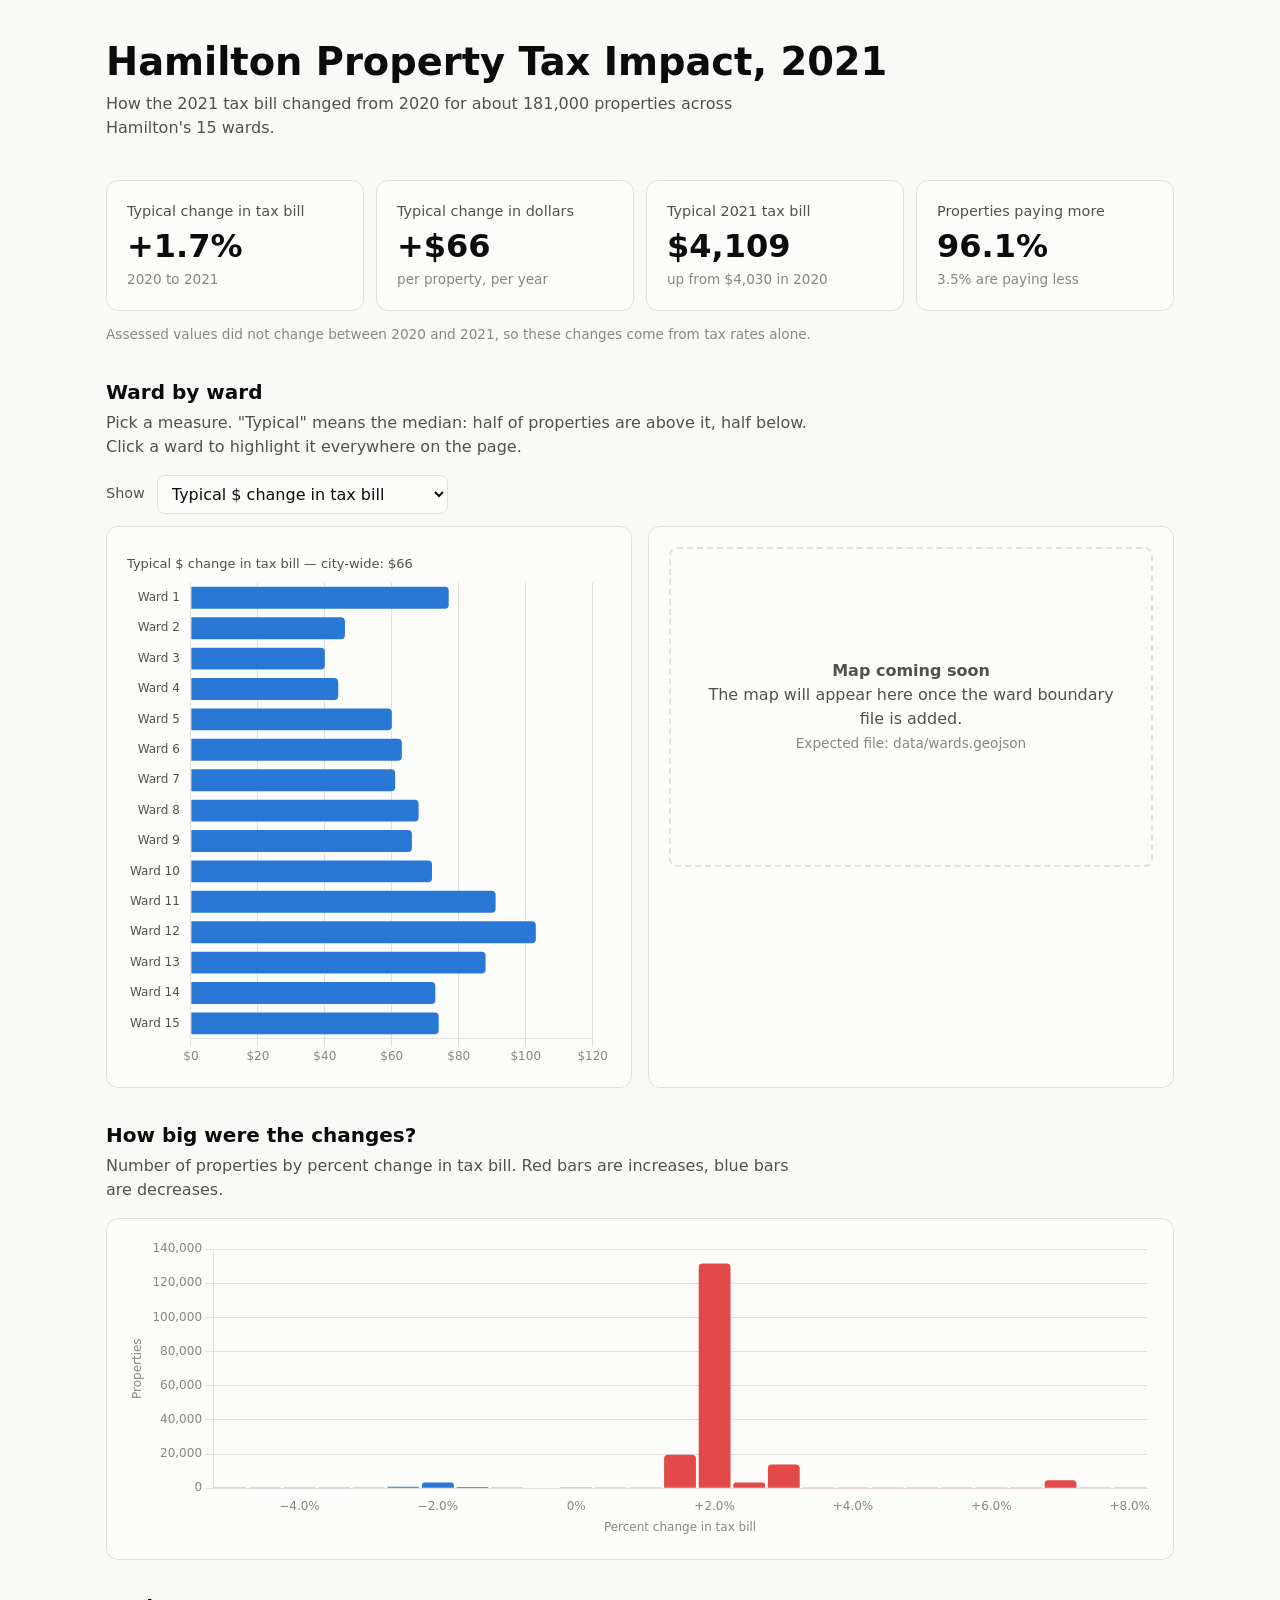
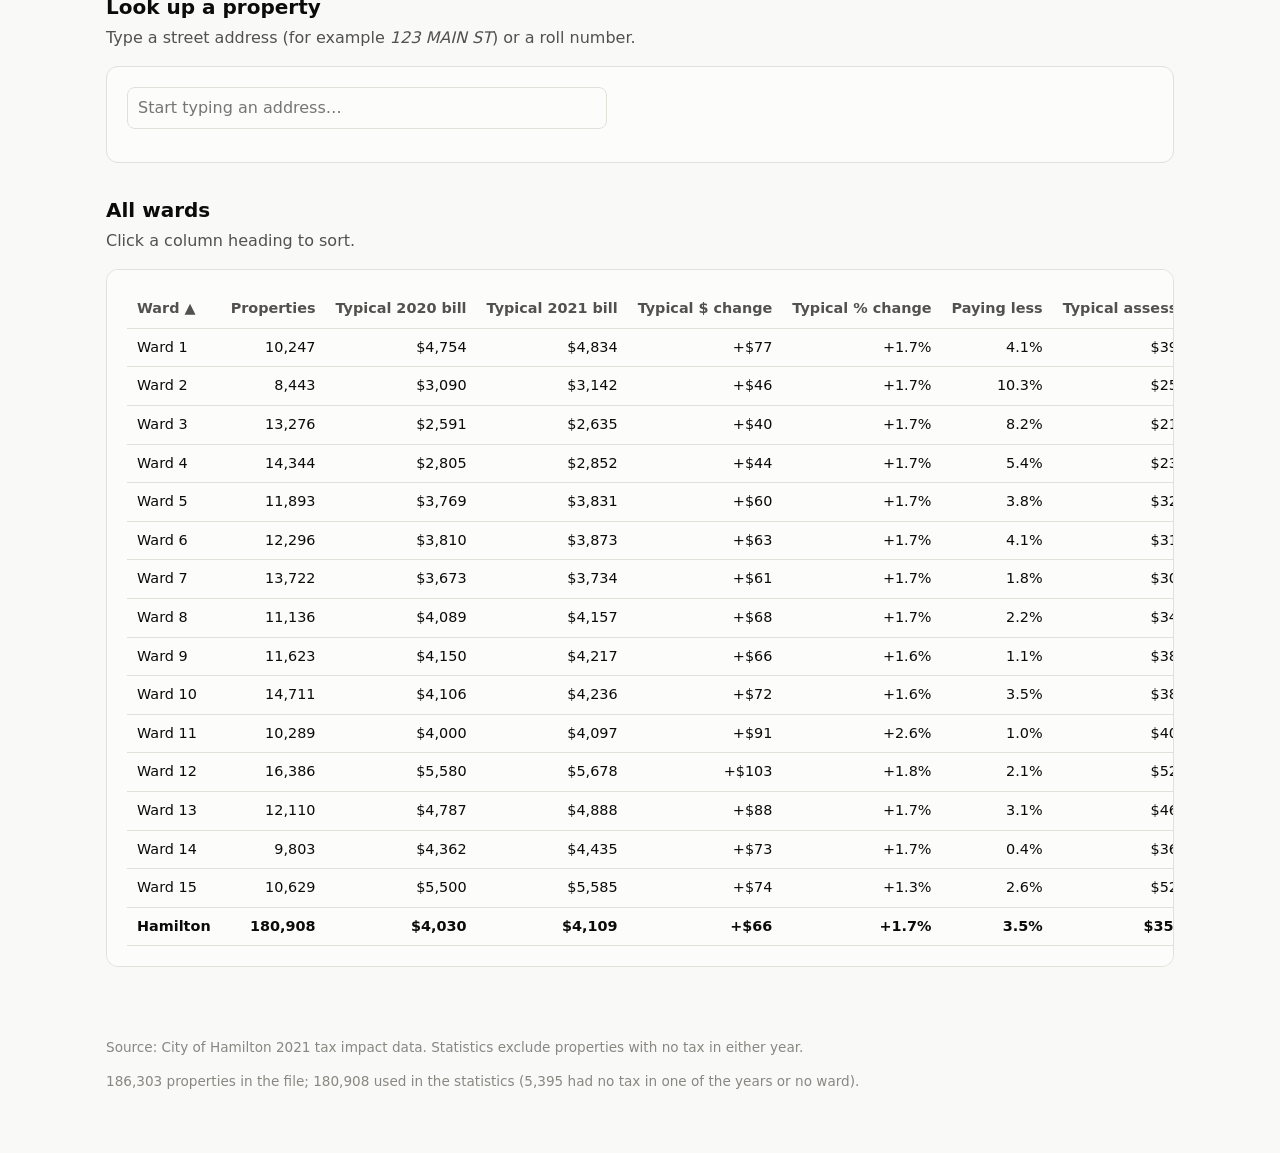
==== index.html @ 960b53da "Add tax impact website for Hamilton 2021 data Static one-page site: headline stats, ward bar chart w" ====
<!doctype html>
<html lang="en">
<head>
  <meta charset="utf-8">
  <meta name="viewport" content="width=device-width, initial-scale=1">
  <title>Hamilton Tax Impact</title>
  <meta name="description" content="How 2021 property tax bills changed across Hamilton's wards.">
  <link rel="stylesheet" href="vendor/leaflet/leaflet.css">
  <link rel="stylesheet" href="css/style.css">
</head>
<body>
  <div class="wrap">
    <header>
      <h1 id="title">Property Tax Impact</h1>
      <p id="subtitle"></p>
    </header>

    <!-- Headline numbers -->
    <section aria-labelledby="h-overview">
      <h2 id="h-overview" class="visually-hidden">Overview</h2>
      <div class="stats" id="stats"></div>
      <p class="note" id="assessment-note"></p>
    </section>

    <!-- Ward comparison: chart + map share the same measure -->
    <section aria-labelledby="h-wards">
      <h2 id="h-wards">Ward by ward</h2>
      <p class="lede">Pick a measure. "Typical" means the median: half of properties are above it, half below. Click a ward to highlight it everywhere on the page.</p>
      <div class="controls">
        <label for="metric">Show</label>
        <select id="metric"></select>
      </div>
      <div class="two-col">
        <div class="card">
          <div class="chart-box tall"><canvas id="ward-chart" aria-label="Bar chart of the selected measure by ward" role="img"></canvas></div>
        </div>
        <div class="card">
          <div id="map-slot"></div>
        </div>
      </div>
    </section>

    <!-- Distribution -->
    <section aria-labelledby="h-dist">
      <h2 id="h-dist">How big were the changes?</h2>
      <p class="lede" id="dist-lede">Number of properties by percent change in tax bill. Red bars are increases, blue bars are decreases.</p>
      <div class="card">
        <div class="chart-box short"><canvas id="dist-chart" aria-label="Histogram of percent change in tax bills" role="img"></canvas></div>
      </div>
    </section>

    <!-- Lookup -->
    <section aria-labelledby="h-lookup">
      <h2 id="h-lookup">Look up a property</h2>
      <p class="lede">Type a street address (for example <em>123 MAIN ST</em>) or a roll number.</p>
      <div class="card">
        <input type="search" id="search" placeholder="Start typing an address…" autocomplete="off" aria-describedby="search-status">
        <p class="note" id="search-status"></p>
        <div class="detail" id="detail" hidden></div>
        <div class="results" id="results" role="listbox"></div>
      </div>
    </section>

    <!-- Table -->
    <section aria-labelledby="h-table">
      <h2 id="h-table">All wards</h2>
      <p class="lede">Click a column heading to sort.</p>
      <div class="card table-scroll">
        <table id="ward-table"></table>
      </div>
    </section>

    <footer>
      <p id="source"></p>
      <p id="data-notes"></p>
    </footer>
  </div>

  <script src="vendor/chartjs/chart.umd.js"></script>
  <script src="vendor/leaflet/leaflet.js"></script>
  <script src="js/config.js"></script>
  <script src="js/app.js"></script>
</body>
</html>
---- vendor/leaflet/leaflet.css ----
/* required styles */

.leaflet-pane,
.leaflet-tile,
.leaflet-marker-icon,
.leaflet-marker-shadow,
.leaflet-tile-container,
.leaflet-pane > svg,
.leaflet-pane > canvas,
.leaflet-zoom-box,
.leaflet-image-layer,
.leaflet-layer {
	position: absolute;
	left: 0;
	top: 0;
	}
.leaflet-container {
	overflow: hidden;
	}
.leaflet-tile,
.leaflet-marker-icon,
.leaflet-marker-shadow {
	-webkit-user-select: none;
	   -moz-user-select: none;
	        user-select: none;
	  -webkit-user-drag: none;
	}
/* Prevents IE11 from highlighting tiles in blue */
.leaflet-tile::selection {
	background: transparent;
}
/* Safari renders non-retina tile on retina better with this, but Chrome is worse */
.leaflet-safari .leaflet-tile {
	image-rendering: -webkit-optimize-contrast;
	}
/* hack that prevents hw layers "stretching" when loading new tiles */
.leaflet-safari .leaflet-tile-container {
	width: 1600px;
	height: 1600px;
	-webkit-transform-origin: 0 0;
	}
.leaflet-marker-icon,
.leaflet-marker-shadow {
	display: block;
	}
/* .leaflet-container svg: reset svg max-width decleration shipped in Joomla! (joomla.org) 3.x */
/* .leaflet-container img: map is broken in FF if you have max-width: 100% on tiles */
.leaflet-container .leaflet-overlay-pane svg {
	max-width: none !important;
	max-height: none !important;
	}
.leaflet-container .leaflet-marker-pane img,
.leaflet-container .leaflet-shadow-pane img,
.leaflet-container .leaflet-tile-pane img,
.leaflet-container img.leaflet-image-layer,
.leaflet-container .leaflet-tile {
	max-width: none !important;
	max-height: none !important;
	width: auto;
	padding: 0;
	}

.leaflet-container img.leaflet-tile {
	/* See: https://bugs.chromium.org/p/chromium/issues/detail?id=600120 */
	mix-blend-mode: plus-lighter;
}

.leaflet-container.leaflet-touch-zoom {
	-ms-touch-action: pan-x pan-y;
	touch-action: pan-x pan-y;
	}
.leaflet-container.leaflet-touch-drag {
	-ms-touch-action: pinch-zoom;
	/* Fallback for FF which doesn't support pinch-zoom */
	touch-action: none;
	touch-action: pinch-zoom;
}
.leaflet-container.leaflet-touch-drag.leaflet-touch-zoom {
	-ms-touch-action: none;
	touch-action: none;
}
.leaflet-container {
	-webkit-tap-highlight-color: transparent;
}
.leaflet-container a {
	-webkit-tap-highlight-color: rgba(51, 181, 229, 0.4);
}
.leaflet-tile {
	filter: inherit;
	visibility: hidden;
	}
.leaflet-tile-loaded {
	visibility: inherit;
	}
.leaflet-zoom-box {
	width: 0;
	height: 0;
	-moz-box-sizing: border-box;
	     box-sizing: border-box;
	z-index: 800;
	}
/* workaround for https://bugzilla.mozilla.org/show_bug.cgi?id=888319 */
.leaflet-overlay-pane svg {
	-moz-user-select: none;
	}

.leaflet-pane         { z-index: 400; }

.leaflet-tile-pane    { z-index: 200; }
.leaflet-overlay-pane { z-index: 400; }
.leaflet-shadow-pane  { z-index: 500; }
.leaflet-marker-pane  { z-index: 600; }
.leaflet-tooltip-pane   { z-index: 650; }
.leaflet-popup-pane   { z-index: 700; }

.leaflet-map-pane canvas { z-index: 100; }
.leaflet-map-pane svg    { z-index: 200; }

.leaflet-vml-shape {
	width: 1px;
	height: 1px;
	}
.lvml {
	behavior: url(#default#VML);
	display: inline-block;
	position: absolute;
	}


/* control positioning */

.leaflet-control {
	position: relative;
	z-index: 800;
	pointer-events: visiblePainted; /* IE 9-10 doesn't have auto */
	pointer-events: auto;
	}
.leaflet-top,
.leaflet-bottom {
	position: absolute;
	z-index: 1000;
	pointer-events: none;
	}
.leaflet-top {
	top: 0;
	}
.leaflet-right {
	right: 0;
	}
.leaflet-bottom {
	bottom: 0;
	}
.leaflet-left {
	left: 0;
	}
.leaflet-control {
	float: left;
	clear: both;
	}
.leaflet-right .leaflet-control {
	float: right;
	}
.leaflet-top .leaflet-control {
	margin-top: 10px;
	}
.leaflet-bottom .leaflet-control {
	margin-bottom: 10px;
	}
.leaflet-left .leaflet-control {
	margin-left: 10px;
	}
.leaflet-right .leaflet-control {
	margin-right: 10px;
	}


/* zoom and fade animations */

.leaflet-fade-anim .leaflet-popup {
	opacity: 0;
	-webkit-transition: opacity 0.2s linear;
	   -moz-transition: opacity 0.2s linear;
	        transition: opacity 0.2s linear;
	}
.leaflet-fade-anim .leaflet-map-pane .leaflet-popup {
	opacity: 1;
	}
.leaflet-zoom-animated {
	-webkit-transform-origin: 0 0;
	    -ms-transform-origin: 0 0;
	        transform-origin: 0 0;
	}
svg.leaflet-zoom-animated {
	will-change: transform;
}

.leaflet-zoom-anim .leaflet-zoom-animated {
	-webkit-transition: -webkit-transform 0.25s cubic-bezier(0,0,0.25,1);
	   -moz-transition:    -moz-transform 0.25s cubic-bezier(0,0,0.25,1);
	        transition:         transform 0.25s cubic-bezier(0,0,0.25,1);
	}
.leaflet-zoom-anim .leaflet-tile,
.leaflet-pan-anim .leaflet-tile {
	-webkit-transition: none;
	   -moz-transition: none;
	        transition: none;
	}

.leaflet-zoom-anim .leaflet-zoom-hide {
	visibility: hidden;
	}


/* cursors */

.leaflet-interactive {
	cursor: pointer;
	}
.leaflet-grab {
	cursor: -webkit-grab;
	cursor:    -moz-grab;
	cursor:         grab;
	}
.leaflet-crosshair,
.leaflet-crosshair .leaflet-interactive {
	cursor: crosshair;
	}
.leaflet-popup-pane,
.leaflet-control {
	cursor: auto;
	}
.leaflet-dragging .leaflet-grab,
.leaflet-dragging .leaflet-grab .leaflet-interactive,
.leaflet-dragging .leaflet-marker-draggable {
	cursor: move;
	cursor: -webkit-grabbing;
	cursor:    -moz-grabbing;
	cursor:         grabbing;
	}

/* marker & overlays interactivity */
.leaflet-marker-icon,
.leaflet-marker-shadow,
.leaflet-image-layer,
.leaflet-pane > svg path,
.leaflet-tile-container {
	pointer-events: none;
	}

.leaflet-marker-icon.leaflet-interactive,
.leaflet-image-layer.leaflet-interactive,
.leaflet-pane > svg path.leaflet-interactive,
svg.leaflet-image-layer.leaflet-interactive path {
	pointer-events: visiblePainted; /* IE 9-10 doesn't have auto */
	pointer-events: auto;
	}

/* visual tweaks */

.leaflet-container {
	background: #ddd;
	outline-offset: 1px;
	}
.leaflet-container a {
	color: #0078A8;
	}
.leaflet-zoom-box {
	border: 2px dotted #38f;
	background: rgba(255,255,255,0.5);
	}


/* general typography */
.leaflet-container {
	font-family: "Helvetica Neue", Arial, Helvetica, sans-serif;
	font-size: 12px;
	font-size: 0.75rem;
	line-height: 1.5;
	}


/* general toolbar styles */

.leaflet-bar {
	box-shadow: 0 1px 5px rgba(0,0,0,0.65);
	border-radius: 4px;
	}
.leaflet-bar a {
	background-color: #fff;
	border-bottom: 1px solid #ccc;
	width: 26px;
	height: 26px;
	line-height: 26px;
	display: block;
	text-align: center;
	text-decoration: none;
	color: black;
	}
.leaflet-bar a,
.leaflet-control-layers-toggle {
	background-position: 50% 50%;
	background-repeat: no-repeat;
	display: block;
	}
.leaflet-bar a:hover,
.leaflet-bar a:focus {
	background-color: #f4f4f4;
	}
.leaflet-bar a:first-child {
	border-top-left-radius: 4px;
	border-top-right-radius: 4px;
	}
.leaflet-bar a:last-child {
	border-bottom-left-radius: 4px;
	border-bottom-right-radius: 4px;
	border-bottom: none;
	}
.leaflet-bar a.leaflet-disabled {
	cursor: default;
	background-color: #f4f4f4;
	color: #bbb;
	}

.leaflet-touch .leaflet-bar a {
	width: 30px;
	height: 30px;
	line-height: 30px;
	}
.leaflet-touch .leaflet-bar a:first-child {
	border-top-left-radius: 2px;
	border-top-right-radius: 2px;
	}
.leaflet-touch .leaflet-bar a:last-child {
	border-bottom-left-radius: 2px;
	border-bottom-right-radius: 2px;
	}

/* zoom control */

.leaflet-control-zoom-in,
.leaflet-control-zoom-out {
	font: bold 18px 'Lucida Console', Monaco, monospace;
	text-indent: 1px;
	}

.leaflet-touch .leaflet-control-zoom-in, .leaflet-touch .leaflet-control-zoom-out  {
	font-size: 22px;
	}


/* layers control */

.leaflet-control-layers {
	box-shadow: 0 1px 5px rgba(0,0,0,0.4);
	background: #fff;
	border-radius: 5px;
	}
.leaflet-control-layers-toggle {
	background-image: url(images/layers.png);
	width: 36px;
	height: 36px;
	}
.leaflet-retina .leaflet-control-layers-toggle {
	background-image: url(images/layers-2x.png);
	background-size: 26px 26px;
	}
.leaflet-touch .leaflet-control-layers-toggle {
	width: 44px;
	height: 44px;
	}
.leaflet-control-layers .leaflet-control-layers-list,
.leaflet-control-layers-expanded .leaflet-control-layers-toggle {
	display: none;
	}
.leaflet-control-layers-expanded .leaflet-control-layers-list {
	display: block;
	position: relative;
	}
.leaflet-control-layers-expanded {
	padding: 6px 10px 6px 6px;
	color: #333;
	background: #fff;
	}
.leaflet-control-layers-scrollbar {
	overflow-y: scroll;
	overflow-x: hidden;
	padding-right: 5px;
	}
.leaflet-control-layers-selector {
	margin-top: 2px;
	position: relative;
	top: 1px;
	}
.leaflet-control-layers label {
	display: block;
	font-size: 13px;
	font-size: 1.08333em;
	}
.leaflet-control-layers-separator {
	height: 0;
	border-top: 1px solid #ddd;
	margin: 5px -10px 5px -6px;
	}

/* Default icon URLs */
.leaflet-default-icon-path { /* used only in path-guessing heuristic, see L.Icon.Default */
	background-image: url(images/marker-icon.png);
	}


/* attribution and scale controls */

.leaflet-container .leaflet-control-attribution {
	background: #fff;
	background: rgba(255, 255, 255, 0.8);
	margin: 0;
	}
.leaflet-control-attribution,
.leaflet-control-scale-line {
	padding: 0 5px;
	color: #333;
	line-height: 1.4;
	}
.leaflet-control-attribution a {
	text-decoration: none;
	}
.leaflet-control-attribution a:hover,
.leaflet-control-attribution a:focus {
	text-decoration: underline;
	}
.leaflet-attribution-flag {
	display: inline !important;
	vertical-align: baseline !important;
	width: 1em;
	height: 0.6669em;
	}
.leaflet-left .leaflet-control-scale {
	margin-left: 5px;
	}
.leaflet-bottom .leaflet-control-scale {
	margin-bottom: 5px;
	}
.leaflet-control-scale-line {
	border: 2px solid #777;
	border-top: none;
	line-height: 1.1;
	padding: 2px 5px 1px;
	white-space: nowrap;
	-moz-box-sizing: border-box;
	     box-sizing: border-box;
	background: rgba(255, 255, 255, 0.8);
	text-shadow: 1px 1px #fff;
	}
.leaflet-control-scale-line:not(:first-child) {
	border-top: 2px solid #777;
	border-bottom: none;
	margin-top: -2px;
	}
.leaflet-control-scale-line:not(:first-child):not(:last-child) {
	border-bottom: 2px solid #777;
	}

.leaflet-touch .leaflet-control-attribution,
.leaflet-touch .leaflet-control-layers,
.leaflet-touch .leaflet-bar {
	box-shadow: none;
	}
.leaflet-touch .leaflet-control-layers,
.leaflet-touch .leaflet-bar {
	border: 2px solid rgba(0,0,0,0.2);
	background-clip: padding-box;
	}


/* popup */

.leaflet-popup {
	position: absolute;
	text-align: center;
	margin-bottom: 20px;
	}
.leaflet-popup-content-wrapper {
	padding: 1px;
	text-align: left;
	border-radius: 12px;
	}
.leaflet-popup-content {
	margin: 13px 24px 13px 20px;
	line-height: 1.3;
	font-size: 13px;
	font-size: 1.08333em;
	min-height: 1px;
	}
.leaflet-popup-content p {
	margin: 17px 0;
	margin: 1.3em 0;
	}
.leaflet-popup-tip-container {
	width: 40px;
	height: 20px;
	position: absolute;
	left: 50%;
	margin-top: -1px;
	margin-left: -20px;
	overflow: hidden;
	pointer-events: none;
	}
.leaflet-popup-tip {
	width: 17px;
	height: 17px;
	padding: 1px;

	margin: -10px auto 0;
	pointer-events: auto;

	-webkit-transform: rotate(45deg);
	   -moz-transform: rotate(45deg);
	    -ms-transform: rotate(45deg);
	        transform: rotate(45deg);
	}
.leaflet-popup-content-wrapper,
.leaflet-popup-tip {
	background: white;
	color: #333;
	box-shadow: 0 3px 14px rgba(0,0,0,0.4);
	}
.leaflet-container a.leaflet-popup-close-button {
	position: absolute;
	top: 0;
	right: 0;
	border: none;
	text-align: center;
	width: 24px;
	height: 24px;
	font: 16px/24px Tahoma, Verdana, sans-serif;
	color: #757575;
	text-decoration: none;
	background: transparent;
	}
.leaflet-container a.leaflet-popup-close-button:hover,
.leaflet-container a.leaflet-popup-close-button:focus {
	color: #585858;
	}
.leaflet-popup-scrolled {
	overflow: auto;
	}

.leaflet-oldie .leaflet-popup-content-wrapper {
	-ms-zoom: 1;
	}
.leaflet-oldie .leaflet-popup-tip {
	width: 24px;
	margin: 0 auto;

	-ms-filter: "progid:DXImageTransform.Microsoft.Matrix(M11=0.70710678, M12=0.70710678, M21=-0.70710678, M22=0.70710678)";
	filter: progid:DXImageTransform.Microsoft.Matrix(M11=0.70710678, M12=0.70710678, M21=-0.70710678, M22=0.70710678);
	}

.leaflet-oldie .leaflet-control-zoom,
.leaflet-oldie .leaflet-control-layers,
.leaflet-oldie .leaflet-popup-content-wrapper,
.leaflet-oldie .leaflet-popup-tip {
	border: 1px solid #999;
	}


/* div icon */

.leaflet-div-icon {
	background: #fff;
	border: 1px solid #666;
	}


/* Tooltip */
/* Base styles for the element that has a tooltip */
.leaflet-tooltip {
	position: absolute;
	padding: 6px;
	background-color: #fff;
	border: 1px solid #fff;
	border-radius: 3px;
	color: #222;
	white-space: nowrap;
	-webkit-user-select: none;
	-moz-user-select: none;
	-ms-user-select: none;
	user-select: none;
	pointer-events: none;
	box-shadow: 0 1px 3px rgba(0,0,0,0.4);
	}
.leaflet-tooltip.leaflet-interactive {
	cursor: pointer;
	pointer-events: auto;
	}
.leaflet-tooltip-top:before,
.leaflet-tooltip-bottom:before,
.leaflet-tooltip-left:before,
.leaflet-tooltip-right:before {
	position: absolute;
	pointer-events: none;
	border: 6px solid transparent;
	background: transparent;
	content: "";
	}

/* Directions */

.leaflet-tooltip-bottom {
	margin-top: 6px;
}
.leaflet-tooltip-top {
	margin-top: -6px;
}
.leaflet-tooltip-bottom:before,
.leaflet-tooltip-top:before {
	left: 50%;
	margin-left: -6px;
	}
.leaflet-tooltip-top:before {
	bottom: 0;
	margin-bottom: -12px;
	border-top-color: #fff;
	}
.leaflet-tooltip-bottom:before {
	top: 0;
	margin-top: -12px;
	margin-left: -6px;
	border-bottom-color: #fff;
	}
.leaflet-tooltip-left {
	margin-left: -6px;
}
.leaflet-tooltip-right {
	margin-left: 6px;
}
.leaflet-tooltip-left:before,
.leaflet-tooltip-right:before {
	top: 50%;
	margin-top: -6px;
	}
.leaflet-tooltip-left:before {
	right: 0;
	margin-right: -12px;
	border-left-color: #fff;
	}
.leaflet-tooltip-right:before {
	left: 0;
	margin-left: -12px;
	border-right-color: #fff;
	}

/* Printing */

@media print {
	/* Prevent printers from removing background-images of controls. */
	.leaflet-control {
		-webkit-print-color-adjust: exact;
		print-color-adjust: exact;
		}
	}
---- css/style.css ----
/* =====================================================================
   COLOURS — safe to edit
   =====================================================================
   Each line is  --name: colour;   Colours are hex codes (#rrggbb).
   Pick new ones at https://htmlcolorcodes.com and paste them in.
   The first block is light mode, the second is dark mode
   (used automatically when the visitor's device is set to dark).
   ===================================================================== */
:root {
  --page-bg:        #f9f9f7;   /* page background */
  --card-bg:        #fcfcfb;   /* boxes / chart background */
  --text:           #0b0b0b;   /* main text */
  --text-soft:      #52514e;   /* secondary text */
  --text-muted:     #898781;   /* axis labels, small print */
  --line:           #e1e0d9;   /* gridlines and borders */
  --accent:         #2a78d6;   /* headline colour, ward bars, links */
  --increase:       #e34948;   /* bars for tax going up */
  --decrease:       #2a78d6;   /* bars for tax going down */
  --no-change:      #c3c2b7;   /* bars for no change */
  --highlight:      #eb6834;   /* the selected ward / looked-up property */

  /* Map colour steps, lightest (low) to darkest (high). Use 7 values. */
  --map-1: #cde2fb;
  --map-2: #9ec5f4;
  --map-3: #6da7ec;
  --map-4: #3987e5;
  --map-5: #256abf;
  --map-6: #184f95;
  --map-7: #0d366b;
}

@media (prefers-color-scheme: dark) {
  :root {
    --page-bg:    #0d0d0d;
    --card-bg:    #1a1a19;
    --text:       #f0efec;
    --text-soft:  #c3c2b7;
    --text-muted: #898781;
    --line:       #2c2c2a;
    --accent:     #3987e5;
    --increase:   #e66767;
    --decrease:   #3987e5;
    --no-change:  #52514e;
    --highlight:  #d95926;
  }
}

/* =====================================================================
   LAYOUT — you normally don't need to change anything below
   ===================================================================== */
* { box-sizing: border-box; }

body {
  margin: 0;
  background: var(--page-bg);
  color: var(--text);
  font: 16px/1.5 system-ui, -apple-system, "Segoe UI", Roboto, sans-serif;
}

a { color: var(--accent); }

.wrap { max-width: 1100px; margin: 0 auto; padding: 0 16px; }

header { padding: 40px 0 8px; }
header h1 { margin: 0 0 8px; font-size: clamp(1.6rem, 4vw, 2.4rem); line-height: 1.15; }
header p { margin: 0; color: var(--text-soft); max-width: 65ch; }

section { margin: 32px 0; }
section > h2 { font-size: 1.25rem; margin: 0 0 4px; }
section > .lede { margin: 0 0 16px; color: var(--text-soft); max-width: 70ch; }

.card {
  background: var(--card-bg);
  border: 1px solid var(--line);
  border-radius: 12px;
  padding: 20px;
}

/* Headline numbers */
.stats {
  display: grid;
  grid-template-columns: repeat(auto-fit, minmax(200px, 1fr));
  gap: 12px;
}
.stat .label { color: var(--text-soft); font-size: 0.9rem; }
.stat .value { font-size: 2rem; font-weight: 650; line-height: 1.2; margin: 4px 0; }
.stat .sub { color: var(--text-muted); font-size: 0.85rem; }

/* Controls */
.controls { display: flex; flex-wrap: wrap; gap: 12px; align-items: center; margin-bottom: 12px; }
.controls label { color: var(--text-soft); font-size: 0.9rem; }
select, input[type="search"] {
  font: inherit;
  color: var(--text);
  background: var(--card-bg);
  border: 1px solid var(--line);
  border-radius: 8px;
  padding: 8px 10px;
}
input[type="search"] { width: 100%; max-width: 480px; }

.two-col { display: grid; grid-template-columns: 1fr 1fr; gap: 16px; }
@media (max-width: 800px) { .two-col { grid-template-columns: 1fr; } }

.chart-box { position: relative; height: 380px; }
.chart-box.short { height: 300px; }
.chart-box.tall { height: 520px; }

/* Map */
#map { height: 520px; border-radius: 8px; }
.map-placeholder {
  height: 320px;
  display: grid;
  place-items: center;
  text-align: center;
  color: var(--text-soft);
  border: 2px dashed var(--line);
  border-radius: 8px;
  padding: 24px;
}
.legend {
  background: var(--card-bg);
  color: var(--text);
  padding: 8px 10px;
  border-radius: 8px;
  font-size: 0.8rem;
  line-height: 1.6;
  box-shadow: 0 1px 4px rgba(0,0,0,0.25);
}
.legend i { display: inline-block; width: 14px; height: 14px; border-radius: 3px; margin-right: 6px; vertical-align: -2px; }

/* Lookup */
.results { margin-top: 12px; }
.result {
  display: grid;
  grid-template-columns: 1fr auto;
  gap: 4px 16px;
  padding: 10px 0;
  border-top: 1px solid var(--line);
  cursor: pointer;
}
.result:hover, .result:focus { background: color-mix(in srgb, var(--accent) 8%, transparent); outline: none; }
.result .addr { font-weight: 600; }
.result .meta { color: var(--text-muted); font-size: 0.85rem; }
.result .delta { text-align: right; font-variant-numeric: tabular-nums; }
.up { color: var(--increase); }
.down { color: var(--decrease); }

.detail { margin-top: 16px; }
.detail h3 { margin: 0 0 8px; }
.detail dl { display: grid; grid-template-columns: max-content 1fr; gap: 4px 16px; margin: 0; }
.detail dt { color: var(--text-soft); }
.detail dd { margin: 0; font-variant-numeric: tabular-nums; }

/* Tables */
.table-scroll { overflow-x: auto; }
table { width: 100%; border-collapse: collapse; font-size: 0.9rem; }
th, td { padding: 8px 10px; text-align: right; border-bottom: 1px solid var(--line); white-space: nowrap; font-variant-numeric: tabular-nums; }
th:first-child, td:first-child { text-align: left; }
th { color: var(--text-soft); font-weight: 600; cursor: pointer; user-select: none; }
th[aria-sort="ascending"]::after { content: " ▲"; }
th[aria-sort="descending"]::after { content: " ▼"; }
tr.selected td { background: color-mix(in srgb, var(--highlight) 14%, transparent); }

.note { color: var(--text-muted); font-size: 0.85rem; }

footer { padding: 24px 0 48px; color: var(--text-muted); font-size: 0.85rem; }

.visually-hidden {
  position: absolute; width: 1px; height: 1px; overflow: hidden;
  clip: rect(0 0 0 0); white-space: nowrap;
}
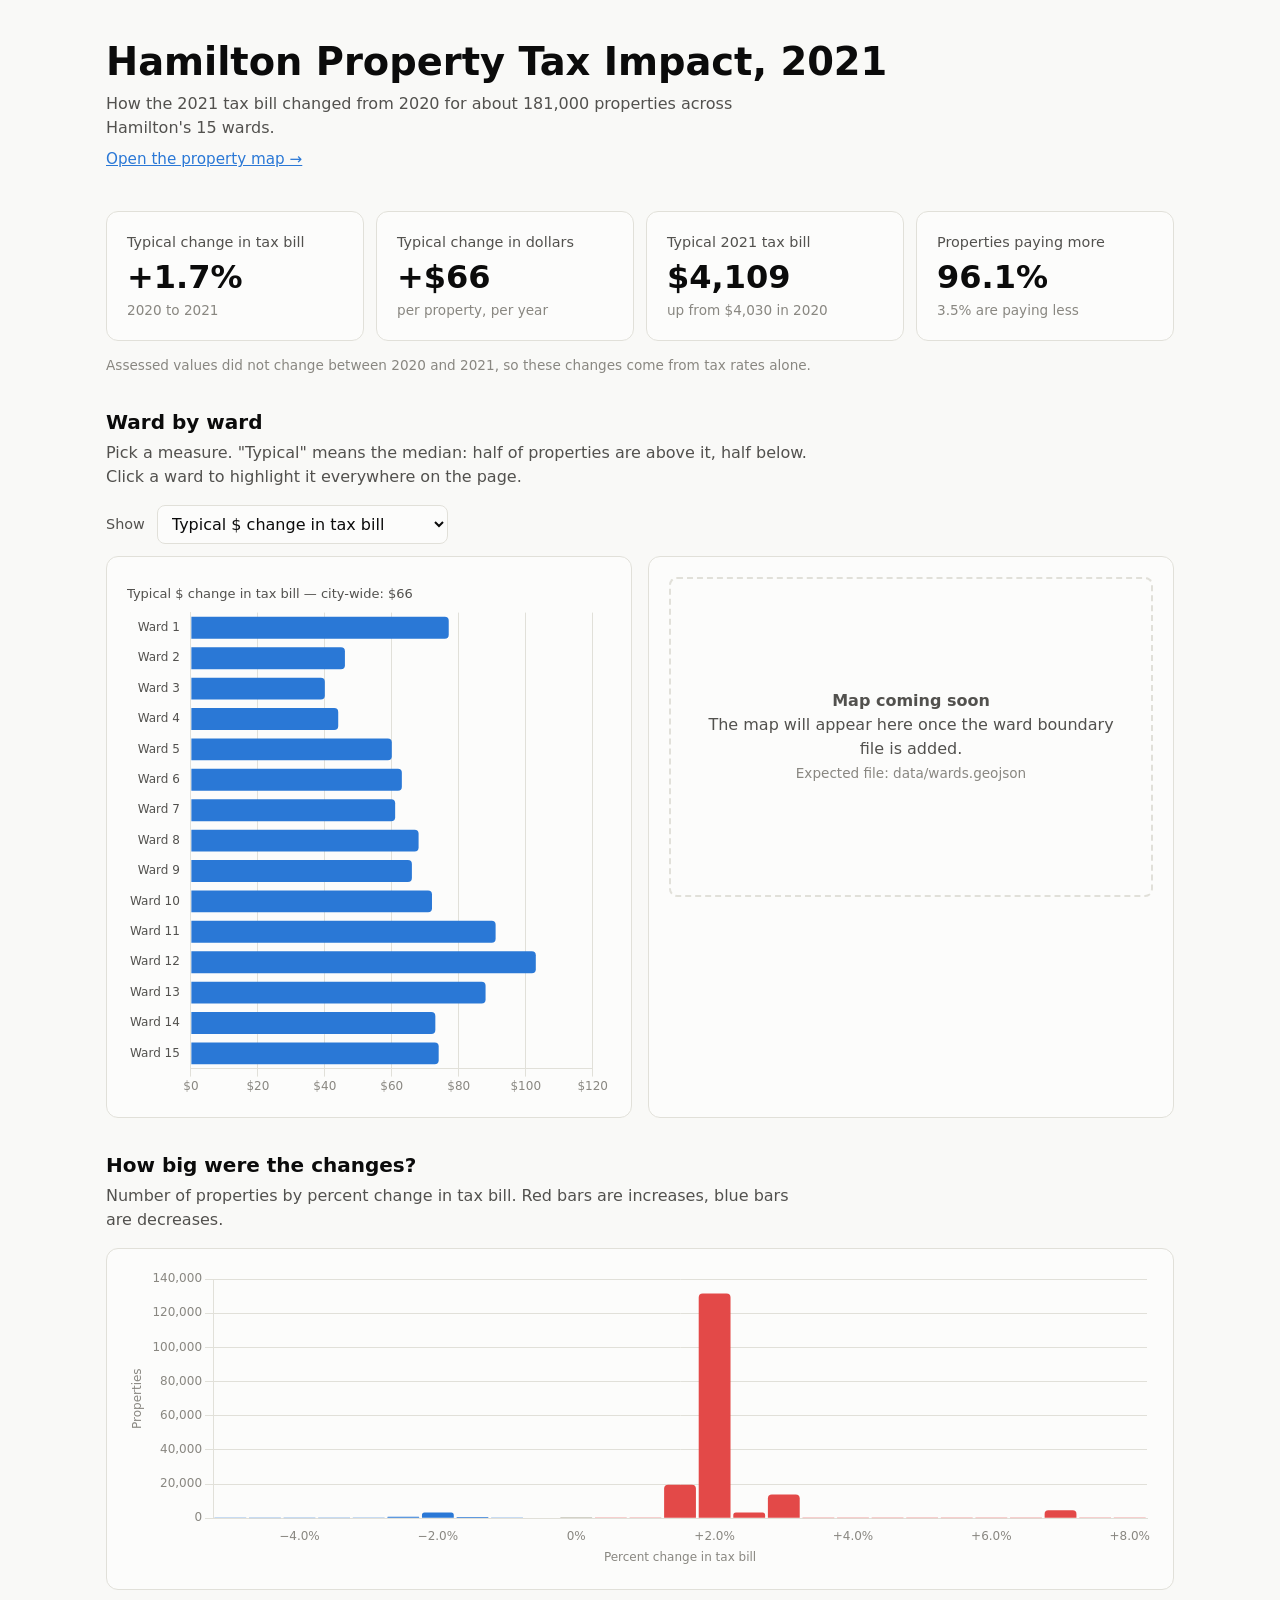
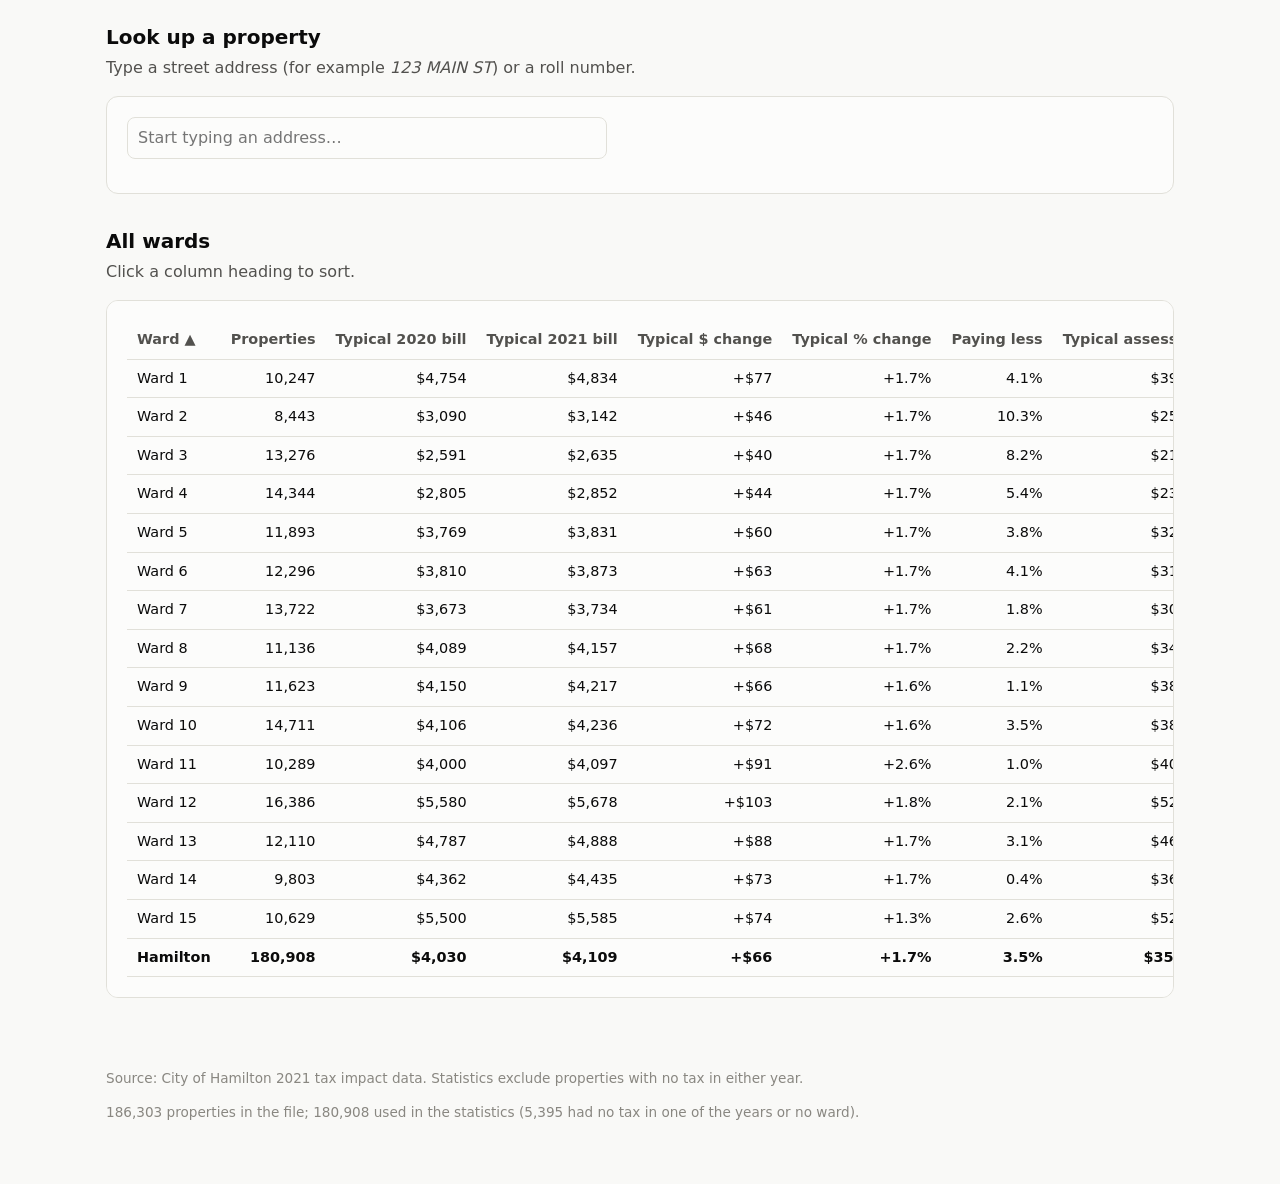
==== commit ebdc97b6: "Add property map page with tax change, assessed value, tax bill and tax rate layers The map links a " ====
--- a/index.html
+++ b/index.html
@@ -13,6 +13,7 @@
     <header>
       <h1 id="title">Property Tax Impact</h1>
       <p id="subtitle"></p>
+      <p class="nav"><a href="map.html">Open the property map →</a></p>
     </header>
 
     <!-- Headline numbers -->
@@ -79,6 +80,7 @@
   <script src="vendor/chartjs/chart.umd.js"></script>
   <script src="vendor/leaflet/leaflet.js"></script>
   <script src="js/config.js"></script>
+  <script src="js/common.js"></script>
   <script src="js/app.js"></script>
 </body>
 </html>
--- a/css/style.css
+++ b/css/style.css
@@ -27,6 +27,16 @@
   --map-5: #256abf;
   --map-6: #184f95;
   --map-7: #0d366b;
+
+  /* Property map: tax going down (light to dark) and up (light to dark). */
+  --down-1: #9ec5f4;
+  --down-2: #3987e5;
+  --down-3: #184f95;
+  --up-1:   #fbd3cf;
+  --up-2:   #f39a92;
+  --up-3:   #e34948;
+  --up-4:   #a3201f;
+  --no-data: #c3c2b7;   /* properties with no tax or no matching data */
 }
 
 @media (prefers-color-scheme: dark) {
@@ -170,3 +180,23 @@
   position: absolute; width: 1px; height: 1px; overflow: hidden;
   clip: rect(0 0 0 0); white-space: nowrap;
 }
+
+/* Property map page */
+.nav { margin-top: 8px; font-size: 0.95rem; }
+.layer-picker { display: flex; flex-wrap: wrap; gap: 8px; margin-bottom: 8px; }
+.layer-picker button {
+  font: inherit;
+  font-size: 0.9rem;
+  color: var(--text);
+  background: var(--card-bg);
+  border: 1px solid var(--line);
+  border-radius: 999px;
+  padding: 6px 14px;
+  cursor: pointer;
+}
+.layer-picker button[aria-pressed="true"] { background: var(--accent); border-color: var(--accent); color: #fff; }
+#property-map { height: 70vh; min-height: 420px; border-radius: 8px; }
+.legend .count { color: var(--text-muted); margin-left: 6px; }
+.leaflet-popup-content dl { display: grid; grid-template-columns: max-content 1fr; gap: 2px 12px; margin: 6px 0 0; }
+.leaflet-popup-content dt { color: #52514e; }
+.leaflet-popup-content dd { margin: 0; font-variant-numeric: tabular-nums; }
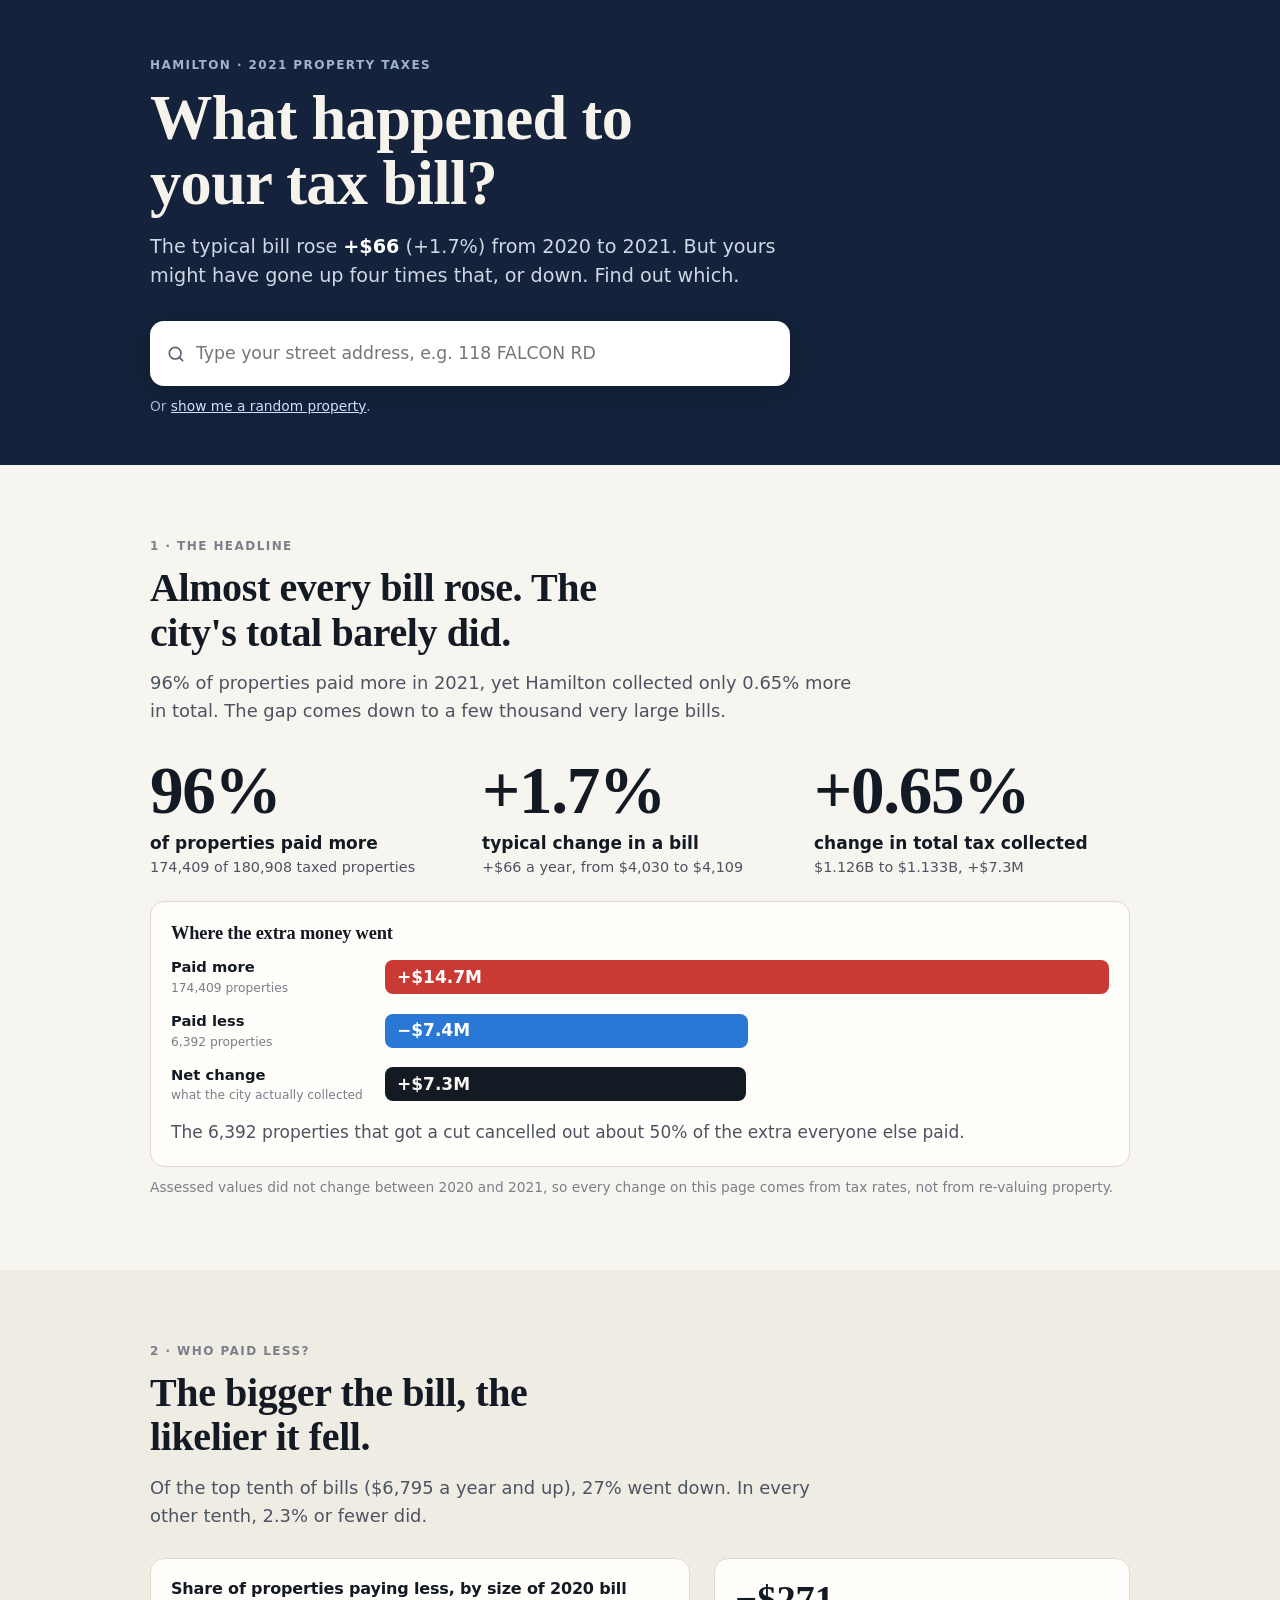
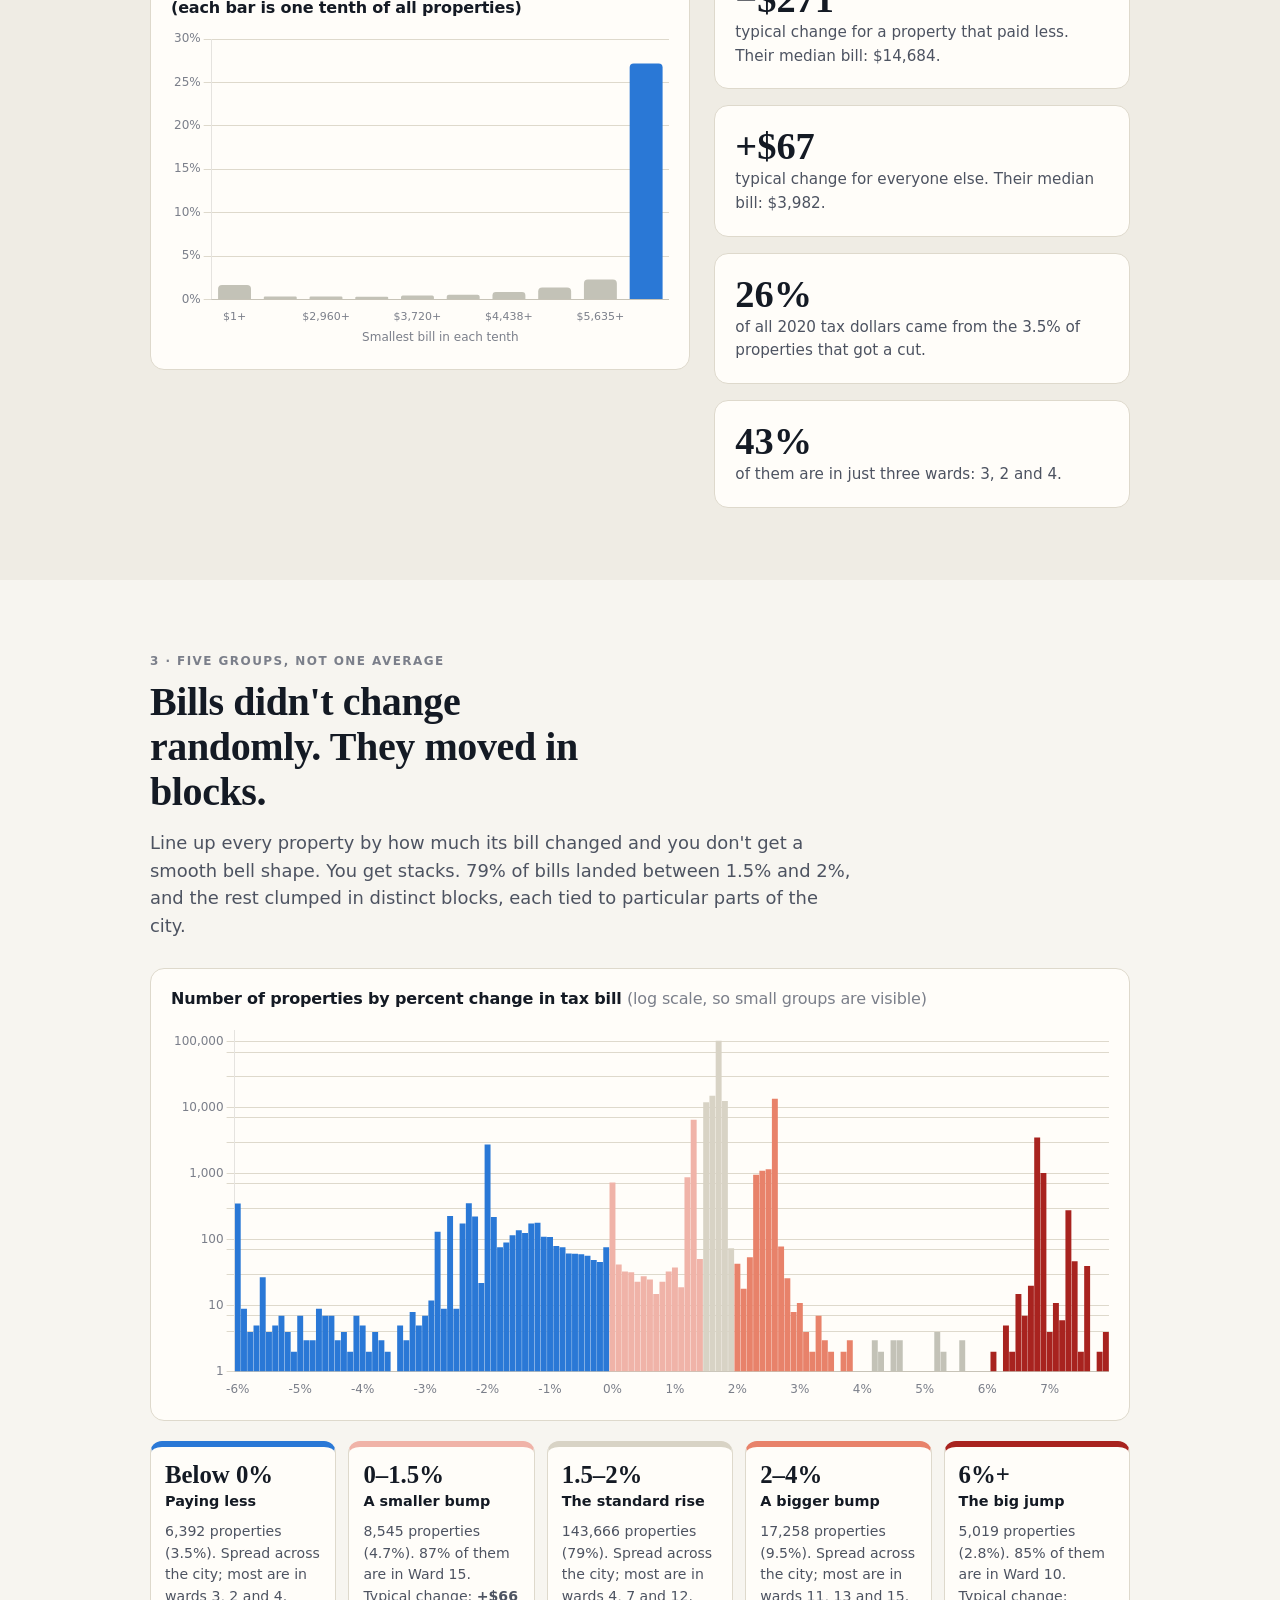
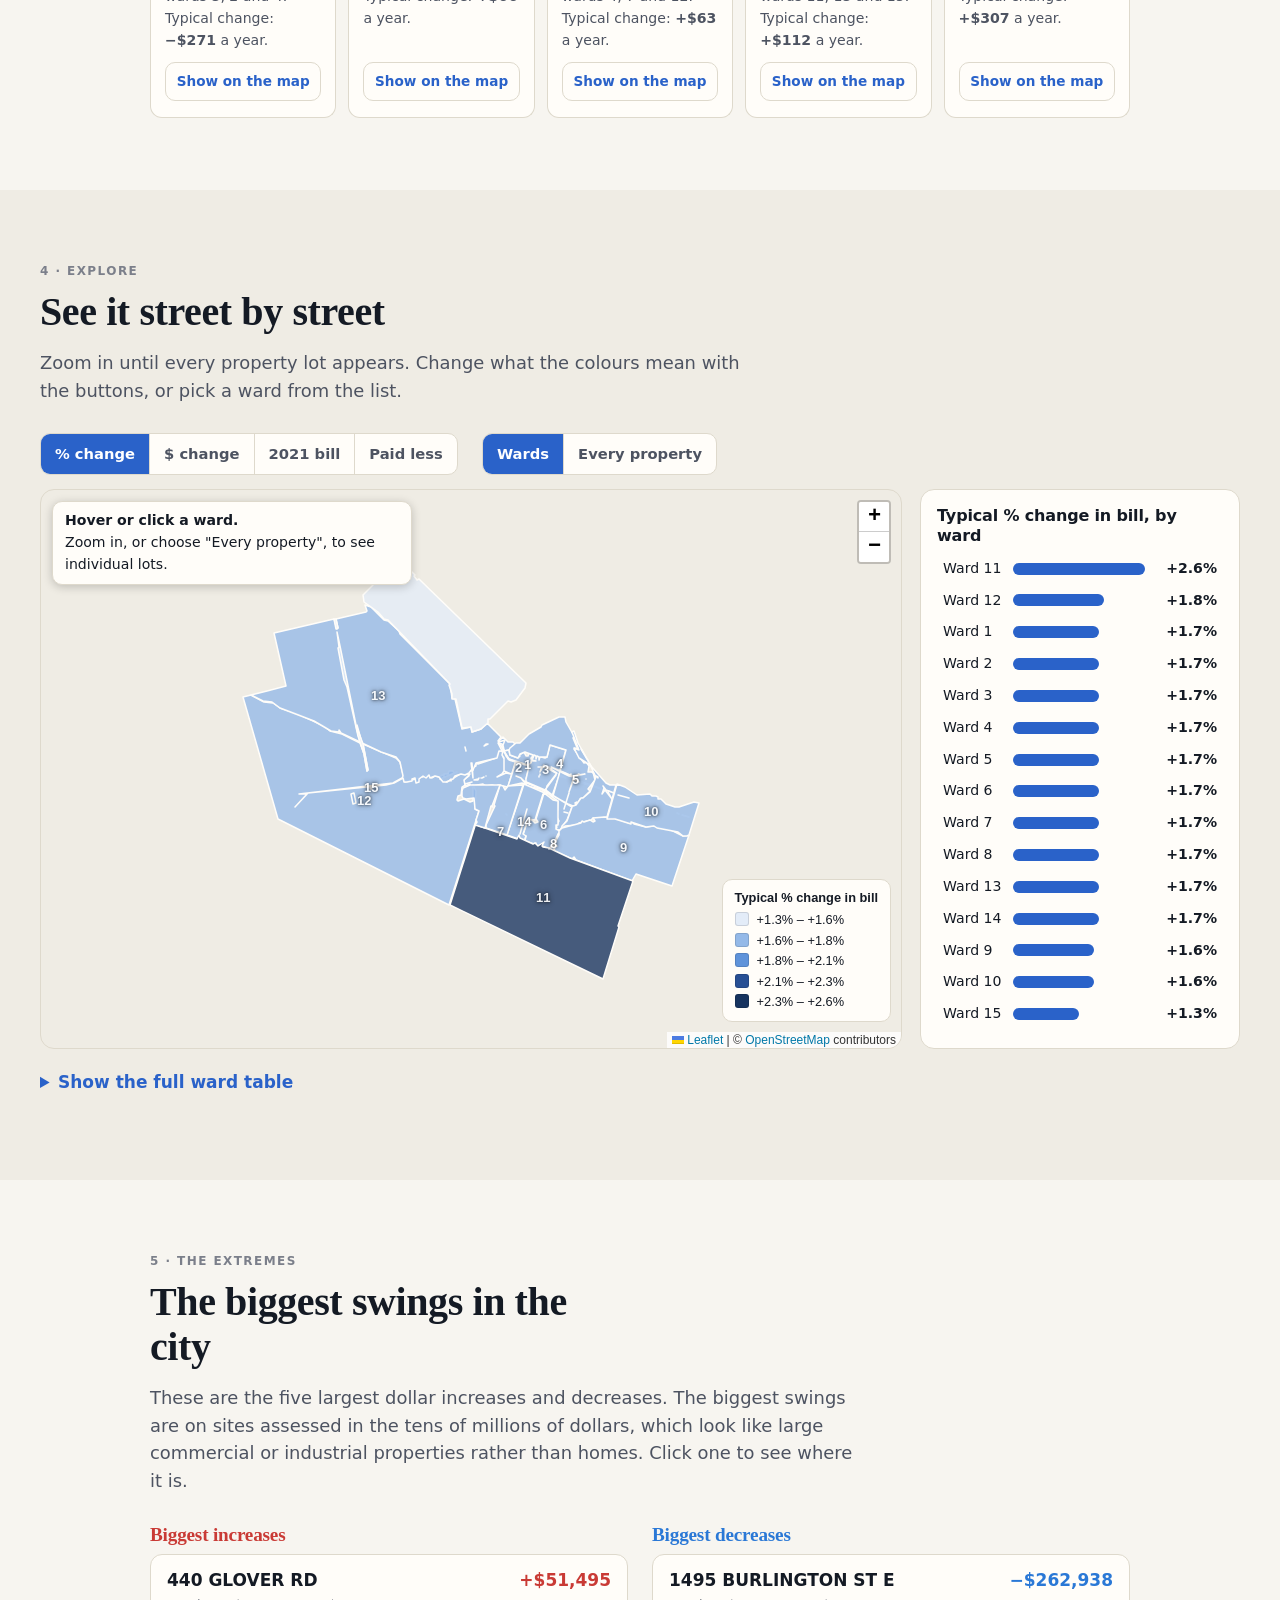
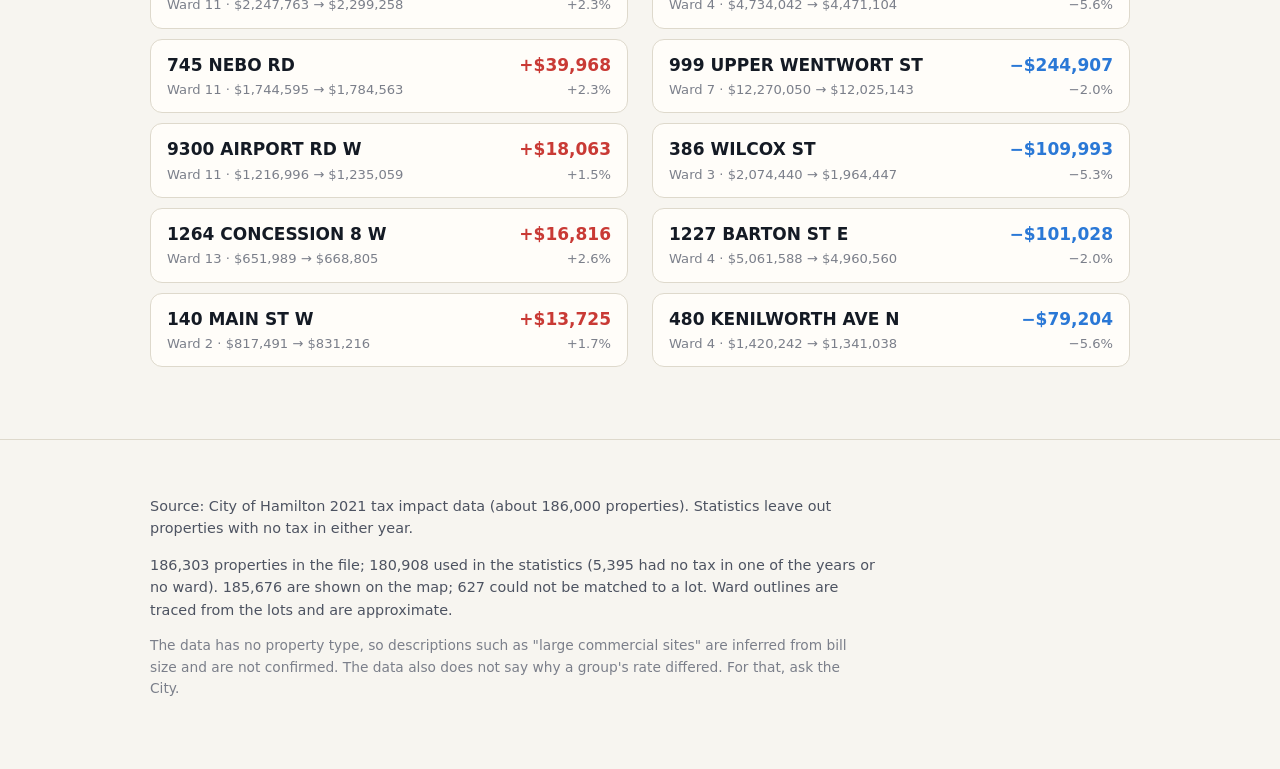
==== commit 8b5edc70: "Redesign site as a story: lookup receipt, paradox, who paid less, clusters, bigger map Adds scripts/" ====
--- a/index.html
+++ b/index.html
@@ -3,84 +3,137 @@
 <head>
   <meta charset="utf-8">
   <meta name="viewport" content="width=device-width, initial-scale=1">
-  <title>Hamilton Tax Impact</title>
-  <meta name="description" content="How 2021 property tax bills changed across Hamilton's wards.">
+  <title>Hamilton Property Tax Impact, 2021</title>
+  <meta name="description" content="Most Hamilton tax bills rose about the same amount in 2021, but a small group of large bills fell. Look up your property and see the whole city on a map.">
   <link rel="stylesheet" href="vendor/leaflet/leaflet.css">
   <link rel="stylesheet" href="css/style.css">
 </head>
 <body>
-  <div class="wrap">
-    <header>
-      <h1 id="title">Property Tax Impact</h1>
-      <p id="subtitle"></p>
-      <p class="nav"><a href="map.html">Open the property map →</a></p>
-    </header>
+  <!-- ============ HERO + LOOKUP ============ -->
+  <header class="hero">
+    <div class="wrap">
+      <p class="eyebrow" id="hero-eyebrow">Hamilton · 2021 property taxes</p>
+      <h1 id="hero-title">What happened to your tax bill?</h1>
+      <p class="hero-sub" id="hero-sub"></p>
 
-    <!-- Headline numbers -->
-    <section aria-labelledby="h-overview">
-      <h2 id="h-overview" class="visually-hidden">Overview</h2>
-      <div class="stats" id="stats"></div>
-      <p class="note" id="assessment-note"></p>
+      <div class="finder">
+        <label for="search" class="visually-hidden">Search for a property by address or roll number</label>
+        <div class="finder-box">
+          <svg aria-hidden="true" viewBox="0 0 24 24" width="20" height="20"><circle cx="11" cy="11" r="7" fill="none" stroke="currentColor" stroke-width="2"/><path d="M20 20l-4-4" stroke="currentColor" stroke-width="2" stroke-linecap="round"/></svg>
+          <input type="search" id="search" placeholder="Type your street address, e.g. 118 FALCON RD" autocomplete="off"
+                 role="combobox" aria-expanded="false" aria-controls="results" aria-describedby="search-status">
+        </div>
+        <div class="results" id="results" role="listbox" hidden></div>
+        <p class="note" id="search-status" aria-live="polite">Or <button type="button" class="link" id="random">show me a random property</button>.</p>
+      </div>
+
+      <div id="receipt" class="receipt" hidden></div>
+    </div>
+  </header>
+
+  <main>
+    <!-- ============ 1. THE PARADOX ============ -->
+    <section class="story" aria-labelledby="h-paradox">
+      <div class="wrap">
+        <p class="eyebrow">1 · The headline</p>
+        <h2 id="h-paradox"></h2>
+        <p class="lede" id="paradox-lede"></p>
+        <div class="bigstats" id="bigstats"></div>
+        <div class="balance card" id="balance"></div>
+        <p class="note" id="assessment-note"></p>
+      </div>
     </section>
 
-    <!-- Ward comparison: chart + map share the same measure -->
-    <section aria-labelledby="h-wards">
-      <h2 id="h-wards">Ward by ward</h2>
-      <p class="lede">Pick a measure. "Typical" means the median: half of properties are above it, half below. Click a ward to highlight it everywhere on the page.</p>
-      <div class="controls">
-        <label for="metric">Show</label>
-        <select id="metric"></select>
-      </div>
-      <div class="two-col">
-        <div class="card">
-          <div class="chart-box tall"><canvas id="ward-chart" aria-label="Bar chart of the selected measure by ward" role="img"></canvas></div>
-        </div>
-        <div class="card">
-          <div id="map-slot"></div>
+    <!-- ============ 2. WHO PAID LESS ============ -->
+    <section class="story alt" aria-labelledby="h-less">
+      <div class="wrap">
+        <p class="eyebrow">2 · Who paid less?</p>
+        <h2 id="h-less"></h2>
+        <p class="lede" id="less-lede"></p>
+        <div class="split">
+          <div class="card">
+            <h3 class="chart-title" id="decile-title"></h3>
+            <div class="chart-box"><canvas id="decile-chart" role="img" aria-label="Bar chart: share of properties paying less, by size of 2020 bill"></canvas></div>
+          </div>
+          <div class="contrast" id="contrast"></div>
         </div>
       </div>
     </section>
 
-    <!-- Distribution -->
-    <section aria-labelledby="h-dist">
-      <h2 id="h-dist">How big were the changes?</h2>
-      <p class="lede" id="dist-lede">Number of properties by percent change in tax bill. Red bars are increases, blue bars are decreases.</p>
-      <div class="card">
-        <div class="chart-box short"><canvas id="dist-chart" aria-label="Histogram of percent change in tax bills" role="img"></canvas></div>
+    <!-- ============ 3. THE CLUSTERS ============ -->
+    <section class="story" aria-labelledby="h-clusters">
+      <div class="wrap">
+        <p class="eyebrow">3 · Five groups, not one average</p>
+        <h2 id="h-clusters">Bills didn't change randomly. They moved in blocks.</h2>
+        <p class="lede" id="clusters-lede"></p>
+        <div class="card">
+          <h3 class="chart-title">Number of properties by percent change in tax bill <span class="muted">(log scale, so small groups are visible)</span></h3>
+          <div class="chart-box tall"><canvas id="hist-chart" role="img" aria-label="Histogram of percent change in tax bills, coloured by group"></canvas></div>
+        </div>
+        <div class="groups" id="groups"></div>
       </div>
     </section>
 
-    <!-- Lookup -->
-    <section aria-labelledby="h-lookup">
-      <h2 id="h-lookup">Look up a property</h2>
-      <p class="lede">Type a street address (for example <em>123 MAIN ST</em>) or a roll number.</p>
-      <div class="card">
-        <input type="search" id="search" placeholder="Start typing an address…" autocomplete="off" aria-describedby="search-status">
-        <p class="note" id="search-status"></p>
-        <div class="detail" id="detail" hidden></div>
-        <div class="results" id="results" role="listbox"></div>
+    <!-- ============ 4. MAP ============ -->
+    <section class="story alt" id="explore" aria-labelledby="h-map">
+      <div class="wrap wide">
+        <p class="eyebrow">4 · Explore</p>
+        <h2 id="h-map">See it street by street</h2>
+        <p class="lede">Zoom in until every property lot appears. Change what the colours mean with the buttons, or pick a ward from the list.</p>
+
+        <div class="toolbar">
+          <div class="seg" role="group" aria-label="Colour the map by" id="measure-seg"></div>
+          <div class="seg" role="group" aria-label="Map level" id="view-seg">
+            <button type="button" data-view="wards">Wards</button>
+            <button type="button" data-view="lots">Every property</button>
+          </div>
+        </div>
+
+        <div class="map-layout">
+          <div class="map-wrap">
+            <div id="map-slot"><div id="map" role="region" aria-label="Map of Hamilton wards and properties"></div></div>
+            <div class="map-info" id="map-info" aria-live="polite"></div>
+          </div>
+          <aside class="ward-panel card" aria-label="Wards ranked">
+            <h3 id="rank-title">Wards</h3>
+            <ol class="rank" id="rank"></ol>
+            <div id="ward-detail" class="ward-detail" hidden></div>
+          </aside>
+        </div>
+
+        <details class="table-details">
+          <summary>Show the full ward table</summary>
+          <div class="card table-scroll"><table id="ward-table"></table></div>
+        </details>
       </div>
     </section>
 
-    <!-- Table -->
-    <section aria-labelledby="h-table">
-      <h2 id="h-table">All wards</h2>
-      <p class="lede">Click a column heading to sort.</p>
-      <div class="card table-scroll">
-        <table id="ward-table"></table>
+    <!-- ============ 5. EXTREMES ============ -->
+    <section class="story" aria-labelledby="h-extremes">
+      <div class="wrap">
+        <p class="eyebrow">5 · The extremes</p>
+        <h2 id="h-extremes">The biggest swings in the city</h2>
+        <p class="lede">These are the five largest dollar increases and decreases. The biggest swings are on sites assessed in the tens of millions of dollars, which look like large commercial or industrial properties rather than homes. Click one to see where it is.</p>
+        <div class="split even">
+          <div><h3 class="col-title up">Biggest increases</h3><ol class="extremes" id="ext-up"></ol></div>
+          <div><h3 class="col-title down">Biggest decreases</h3><ol class="extremes" id="ext-down"></ol></div>
+        </div>
       </div>
     </section>
+  </main>
 
-    <footer>
+  <footer>
+    <div class="wrap">
+      <h2 class="visually-hidden">About this data</h2>
       <p id="source"></p>
       <p id="data-notes"></p>
-    </footer>
-  </div>
+      <p class="note">The data has no property type, so descriptions such as "large commercial sites" are inferred from bill size and are not confirmed. The data also does not say why a group's rate differed. For that, ask the City.</p>
+    </div>
+  </footer>
 
   <script src="vendor/chartjs/chart.umd.js"></script>
   <script src="vendor/leaflet/leaflet.js"></script>
   <script src="js/config.js"></script>
-  <script src="js/common.js"></script>
   <script src="js/app.js"></script>
 </body>
 </html>
--- a/css/style.css
+++ b/css/style.css
@@ -7,51 +7,69 @@
    (used automatically when the visitor's device is set to dark).
    ===================================================================== */
 :root {
-  --page-bg:        #f9f9f7;   /* page background */
-  --card-bg:        #fcfcfb;   /* boxes / chart background */
-  --text:           #0b0b0b;   /* main text */
-  --text-soft:      #52514e;   /* secondary text */
-  --text-muted:     #898781;   /* axis labels, small print */
-  --line:           #e1e0d9;   /* gridlines and borders */
-  --accent:         #2a78d6;   /* headline colour, ward bars, links */
-  --increase:       #e34948;   /* bars for tax going up */
-  --decrease:       #2a78d6;   /* bars for tax going down */
-  --no-change:      #c3c2b7;   /* bars for no change */
-  --highlight:      #eb6834;   /* the selected ward / looked-up property */
-
-  /* Map colour steps, lightest (low) to darkest (high). Use 7 values. */
-  --map-1: #cde2fb;
-  --map-2: #9ec5f4;
-  --map-3: #6da7ec;
-  --map-4: #3987e5;
-  --map-5: #256abf;
-  --map-6: #184f95;
-  --map-7: #0d366b;
-
-  /* Property map: tax going down (light to dark) and up (light to dark). */
-  --down-1: #9ec5f4;
-  --down-2: #3987e5;
-  --down-3: #184f95;
-  --up-1:   #fbd3cf;
-  --up-2:   #f39a92;
-  --up-3:   #e34948;
-  --up-4:   #a3201f;
-  --no-data: #c3c2b7;   /* properties with no tax or no matching data */
+  --page-bg:        #f7f5f0;   /* page background */
+  --band-bg:        #efece4;   /* alternating section background */
+  --card-bg:        #fffdf9;   /* boxes / chart background */
+  --hero-bg:        #14233b;   /* top banner */
+  --hero-text:      #f6f3ec;   /* text on the top banner */
+  --text:           #141a24;   /* main text */
+  --text-soft:      #4d5361;   /* secondary text */
+  --text-muted:     #7b7f8a;   /* axis labels, small print */
+  --line:           #ded9cc;   /* gridlines and borders */
+  --accent:         #2a62c9;   /* links, buttons */
+  --increase:       #c93a35;   /* tax going up */
+  --decrease:       #2a78d6;   /* tax going down */
+  --no-change:      #c3c2b7;   /* no change */
+  --highlight:      #ec6a2c;   /* the selected ward / looked-up property */
+
+  /* The five groups on the histogram and group cards. */
+  --g-less:    #2a78d6;
+  --g-low:     #f0b3a8;
+  --g-typical: #d8d3c5;
+  --g-higher:  #e8826a;
+  --g-jump:    #a8231f;
+
+  /* Map colours stay the same in dark mode, because the map itself is always light.
+  Ward map colour steps, lightest (low) to darkest (high). Use 7 values. */
+  --map-1: #e3ecf8;
+  --map-2: #c0d5f1;
+  --map-3: #94b9e8;
+  --map-4: #5f93da;
+  --map-5: #3b6fc0;
+  --map-6: #274f94;
+  --map-7: #16335f;
+
+  /* Property lot colours when zoomed in. */
+  --lot-down:   #2a78d6;   /* paying less */
+  --lot-up-1:   #fbe0dc;   /* smallest increases */
+  --lot-up-2:   #f2aaa0;
+  --lot-up-3:   #dc5a4e;
+  --lot-up-4:   #8f1f1e;   /* biggest increases */
+  --lot-none:   #e6e2d6;   /* not paying less / no tax */
 }
 
 @media (prefers-color-scheme: dark) {
   :root {
-    --page-bg:    #0d0d0d;
-    --card-bg:    #1a1a19;
-    --text:       #f0efec;
-    --text-soft:  #c3c2b7;
-    --text-muted: #898781;
-    --line:       #2c2c2a;
-    --accent:     #3987e5;
-    --increase:   #e66767;
-    --decrease:   #3987e5;
-    --no-change:  #52514e;
-    --highlight:  #d95926;
+    --page-bg:    #0e1117;
+    --band-bg:    #121721;
+    --card-bg:    #181e29;
+    --hero-bg:    #0a1424;
+    --hero-text:  #f1eee6;
+    --text:       #eeece6;
+    --text-soft:  #b9bcc6;
+    --text-muted: #868b98;
+    --line:       #2a303d;
+    --accent:     #6b9bf0;
+    --increase:   #ec6f68;
+    --decrease:   #5b9bf0;
+    --no-change:  #4a4f5c;
+    --highlight:  #f08249;
+
+    --g-less:    #5b9bf0;
+    --g-low:     #8c5a52;
+    --g-typical: #4a4f5c;
+    --g-higher:  #d9735a;
+    --g-jump:    #ef5b53;
   }
 }
 
@@ -59,144 +77,194 @@
    LAYOUT — you normally don't need to change anything below
    ===================================================================== */
 * { box-sizing: border-box; }
-
+html { scroll-behavior: smooth; }
 body {
   margin: 0;
   background: var(--page-bg);
   color: var(--text);
-  font: 16px/1.5 system-ui, -apple-system, "Segoe UI", Roboto, sans-serif;
-}
-
-a { color: var(--accent); }
-
-.wrap { max-width: 1100px; margin: 0 auto; padding: 0 16px; }
-
-header { padding: 40px 0 8px; }
-header h1 { margin: 0 0 8px; font-size: clamp(1.6rem, 4vw, 2.4rem); line-height: 1.15; }
-header p { margin: 0; color: var(--text-soft); max-width: 65ch; }
-
-section { margin: 32px 0; }
-section > h2 { font-size: 1.25rem; margin: 0 0 4px; }
-section > .lede { margin: 0 0 16px; color: var(--text-soft); max-width: 70ch; }
-
-.card {
-  background: var(--card-bg);
-  border: 1px solid var(--line);
-  border-radius: 12px;
-  padding: 20px;
-}
-
-/* Headline numbers */
-.stats {
-  display: grid;
-  grid-template-columns: repeat(auto-fit, minmax(200px, 1fr));
-  gap: 12px;
-}
-.stat .label { color: var(--text-soft); font-size: 0.9rem; }
-.stat .value { font-size: 2rem; font-weight: 650; line-height: 1.2; margin: 4px 0; }
-.stat .sub { color: var(--text-muted); font-size: 0.85rem; }
-
-/* Controls */
-.controls { display: flex; flex-wrap: wrap; gap: 12px; align-items: center; margin-bottom: 12px; }
-.controls label { color: var(--text-soft); font-size: 0.9rem; }
-select, input[type="search"] {
-  font: inherit;
-  color: var(--text);
-  background: var(--card-bg);
-  border: 1px solid var(--line);
-  border-radius: 8px;
-  padding: 8px 10px;
-}
-input[type="search"] { width: 100%; max-width: 480px; }
-
-.two-col { display: grid; grid-template-columns: 1fr 1fr; gap: 16px; }
-@media (max-width: 800px) { .two-col { grid-template-columns: 1fr; } }
-
-.chart-box { position: relative; height: 380px; }
-.chart-box.short { height: 300px; }
-.chart-box.tall { height: 520px; }
-
-/* Map */
-#map { height: 520px; border-radius: 8px; }
-.map-placeholder {
-  height: 320px;
-  display: grid;
-  place-items: center;
-  text-align: center;
-  color: var(--text-soft);
-  border: 2px dashed var(--line);
-  border-radius: 8px;
-  padding: 24px;
-}
-.legend {
-  background: var(--card-bg);
-  color: var(--text);
-  padding: 8px 10px;
-  border-radius: 8px;
-  font-size: 0.8rem;
-  line-height: 1.6;
-  box-shadow: 0 1px 4px rgba(0,0,0,0.25);
-}
-.legend i { display: inline-block; width: 14px; height: 14px; border-radius: 3px; margin-right: 6px; vertical-align: -2px; }
-
-/* Lookup */
-.results { margin-top: 12px; }
-.result {
-  display: grid;
-  grid-template-columns: 1fr auto;
-  gap: 4px 16px;
-  padding: 10px 0;
-  border-top: 1px solid var(--line);
-  cursor: pointer;
-}
-.result:hover, .result:focus { background: color-mix(in srgb, var(--accent) 8%, transparent); outline: none; }
+  font: 17px/1.55 system-ui, -apple-system, "Segoe UI", Roboto, sans-serif;
+  -webkit-font-smoothing: antialiased;
+}
+.wrap { max-width: 1020px; margin: 0 auto; padding: 0 20px; }
+.wrap.wide { max-width: 1240px; }
+.visually-hidden { position: absolute !important; width: 1px; height: 1px; overflow: hidden; clip: rect(0 0 0 0); white-space: nowrap; }
+.muted { color: var(--text-muted); font-weight: 400; }
+a, .link { color: var(--accent); }
+button { font: inherit; }
+.link { background: none; border: 0; padding: 0; cursor: pointer; text-decoration: underline; }
+:focus-visible { outline: 3px solid var(--highlight); outline-offset: 2px; }
+
+h1, h2, h3, .serif { font-family: "Iowan Old Style", "Palatino Linotype", Palatino, Georgia, serif; font-weight: 700; letter-spacing: -0.01em; }
+h2 { font-size: clamp(1.7rem, 4.2vw, 2.5rem); line-height: 1.12; margin: 0 0 14px; max-width: 24ch; }
+h3 { margin: 0 0 8px; line-height: 1.2; }
+.eyebrow { text-transform: uppercase; letter-spacing: .12em; font-size: .75rem; font-weight: 700; color: var(--text-muted); margin: 0 0 10px; }
+.lede { font-size: 1.12rem; color: var(--text-soft); max-width: 62ch; margin: 0 0 28px; }
+.note { font-size: .86rem; color: var(--text-muted); margin: 10px 0 0; }
+
+.card { background: var(--card-bg); border: 1px solid var(--line); border-radius: 14px; padding: 20px; }
+
+/* ---- hero --------------------------------------------------------- */
+.hero { background: var(--hero-bg); color: var(--hero-text); padding: 56px 0 48px; }
+.hero .eyebrow { color: #9fb2d3; }
+.hero h1 { font-size: clamp(2.1rem, 6vw, 3.9rem); line-height: 1.05; margin: 0 0 16px; max-width: 18ch; }
+.hero-sub { font-size: 1.2rem; max-width: 56ch; color: #cfd6e4; margin: 0 0 30px; }
+.hero-sub strong { color: #fff; }
+.hero .note { color: #9fb2d3; }
+.hero .link { color: #cfe0ff; }
+
+.finder { position: relative; max-width: 640px; }
+.finder-box { display: flex; align-items: center; gap: 10px; background: #fff; color: #141a24; border-radius: 14px; padding: 4px 16px; box-shadow: 0 6px 24px rgba(0,0,0,.25); }
+.finder-box svg { flex: none; color: #5b6272; }
+.finder-box input { flex: 1; min-width: 0; border: 0; outline: 0; background: none; font: inherit; font-size: 1.08rem; padding: 15px 0; color: inherit; }
+.finder-box:focus-within { outline: 3px solid var(--highlight); }
+
+.results { position: absolute; z-index: 20; left: 0; right: 0; top: 62px; background: var(--card-bg); color: var(--text); border: 1px solid var(--line); border-radius: 12px; box-shadow: 0 12px 32px rgba(0,0,0,.28); overflow: hidden; }
+.result { display: flex; justify-content: space-between; gap: 12px; padding: 11px 16px; cursor: pointer; border-bottom: 1px solid var(--line); }
+.result:last-child { border-bottom: 0; }
+.result:hover, .result.active { background: var(--band-bg); }
 .result .addr { font-weight: 600; }
-.result .meta { color: var(--text-muted); font-size: 0.85rem; }
-.result .delta { text-align: right; font-variant-numeric: tabular-nums; }
+.result .meta { font-size: .8rem; color: var(--text-muted); }
+.result .delta { text-align: right; font-weight: 600; white-space: nowrap; }
 .up { color: var(--increase); }
 .down { color: var(--decrease); }
 
-.detail { margin-top: 16px; }
-.detail h3 { margin: 0 0 8px; }
-.detail dl { display: grid; grid-template-columns: max-content 1fr; gap: 4px 16px; margin: 0; }
-.detail dt { color: var(--text-soft); }
-.detail dd { margin: 0; font-variant-numeric: tabular-nums; }
-
-/* Tables */
-.table-scroll { overflow-x: auto; }
-table { width: 100%; border-collapse: collapse; font-size: 0.9rem; }
-th, td { padding: 8px 10px; text-align: right; border-bottom: 1px solid var(--line); white-space: nowrap; font-variant-numeric: tabular-nums; }
+/* ---- receipt (lookup result) ---------------------------------------- */
+.receipt { margin-top: 26px; background: var(--card-bg); color: var(--text); border-radius: 16px; padding: 26px; max-width: 760px; box-shadow: 0 10px 40px rgba(0,0,0,.3); animation: rise .35s ease; }
+@keyframes rise { from { opacity: 0; transform: translateY(10px); } }
+.receipt h3 { font-size: 1.5rem; margin: 0; }
+.receipt .where { color: var(--text-muted); font-size: .9rem; margin: 2px 0 18px; }
+.receipt .big { display: flex; flex-wrap: wrap; align-items: baseline; gap: 6px 22px; }
+.receipt .big .num { font-family: "Iowan Old Style", Georgia, serif; font-size: clamp(2.4rem, 8vw, 3.6rem); font-weight: 700; line-height: 1; }
+.receipt .big .sub { font-size: 1.05rem; color: var(--text-soft); }
+.receipt .bills { display: flex; align-items: center; gap: 10px; margin: 14px 0; font-size: 1.05rem; flex-wrap: wrap; }
+.receipt .bills .arrow { color: var(--text-muted); }
+.receipt .verdict { font-size: 1.08rem; margin: 14px 0; }
+.track { position: relative; height: 10px; border-radius: 6px; background: linear-gradient(90deg, var(--g-less), var(--g-typical) 20%, var(--g-low) 60%, var(--g-jump)); margin: 30px 0 6px; }
+.track .dot { position: absolute; top: 50%; width: 20px; height: 20px; margin: -10px 0 0 -10px; border-radius: 50%; background: var(--highlight); border: 3px solid var(--card-bg); box-shadow: 0 1px 6px rgba(0,0,0,.4); }
+.track .dot::after { content: attr(data-label); position: absolute; bottom: 26px; left: 50%; transform: translateX(-50%); white-space: nowrap; font-size: .78rem; font-weight: 700; color: var(--text); }
+.track .dot[data-edge="r"]::after { left: auto; right: -6px; transform: none; }
+.track .dot[data-edge="l"]::after { left: -6px; transform: none; }
+.track-labels { display: flex; justify-content: space-between; font-size: .76rem; color: var(--text-muted); }
+.receipt .actions { display: flex; gap: 10px; flex-wrap: wrap; margin-top: 18px; }
+.btn { background: var(--accent); color: #fff; border: 0; border-radius: 10px; padding: 10px 16px; font-weight: 600; cursor: pointer; }
+.btn.ghost { background: transparent; color: var(--accent); border: 1px solid var(--line); }
+
+/* ---- story sections -------------------------------------------------- */
+.story { padding: 72px 0; }
+.story.alt { background: var(--band-bg); }
+
+.bigstats { display: grid; grid-template-columns: repeat(3, 1fr); gap: 16px; margin-bottom: 18px; }
+.bigstat { padding: 4px 0; }
+.bigstat .num { font-family: "Iowan Old Style", Georgia, serif; font-weight: 700; font-size: clamp(2.4rem, 7vw, 4.2rem); line-height: 1; letter-spacing: -0.02em; }
+.bigstat .what { font-weight: 600; margin-top: 6px; }
+.bigstat .more { font-size: .9rem; color: var(--text-soft); }
+
+.balance h3 { font-size: 1.15rem; }
+.bal-row { display: grid; grid-template-columns: minmax(130px, 200px) 1fr; gap: 14px; align-items: center; margin: 12px 0; }
+.bal-row .lab { font-size: .92rem; }
+.bal-row .lab small { display: block; color: var(--text-muted); }
+.bal-bar { height: 34px; border-radius: 8px; display: flex; align-items: center; padding: 0 12px; color: #fff; font-weight: 700; white-space: nowrap; min-width: 90px; transition: width .8s cubic-bezier(.2,.7,.2,1); }
+.bal-bar.more { background: var(--increase); }
+.bal-bar.less { background: var(--decrease); }
+.bal-bar.net { background: var(--text); color: var(--page-bg); }
+.bal-note { margin: 14px 0 0; color: var(--text-soft); }
+
+.split { display: grid; grid-template-columns: 1.3fr 1fr; gap: 24px; align-items: start; }
+.split.even { grid-template-columns: 1fr 1fr; }
+.chart-title { font-size: 1rem; font-family: system-ui, sans-serif; font-weight: 700; margin-bottom: 12px; }
+.chart-box { position: relative; height: 320px; }
+.chart-box.tall { height: 380px; }
+
+.contrast { display: grid; gap: 16px; }
+.contrast .card .num { font-family: "Iowan Old Style", Georgia, serif; font-size: 2.4rem; font-weight: 700; line-height: 1.05; }
+.contrast .card .what { color: var(--text-soft); font-size: .95rem; margin-top: 2px; }
+
+.groups { display: grid; grid-template-columns: repeat(5, 1fr); gap: 12px; margin-top: 20px; }
+.group { background: var(--card-bg); border: 1px solid var(--line); border-top: 6px solid var(--gc); border-radius: 12px; padding: 14px 14px 16px; display: flex; flex-direction: column; }
+.group .range { font-family: "Iowan Old Style", Georgia, serif; font-size: 1.55rem; font-weight: 700; line-height: 1.1; }
+.group .name { font-weight: 700; font-size: .9rem; margin: 2px 0 8px; }
+.group p { margin: 0 0 10px; font-size: .88rem; color: var(--text-soft); }
+.group .btn { margin-top: auto; font-size: .85rem; padding: 8px 10px; }
+
+/* ---- map --------------------------------------------------------------- */
+.toolbar { display: flex; flex-wrap: wrap; gap: 12px 24px; margin-bottom: 14px; }
+.seg { display: inline-flex; border: 1px solid var(--line); border-radius: 10px; overflow: hidden; background: var(--card-bg); }
+.seg button { border: 0; background: none; padding: 9px 14px; cursor: pointer; color: var(--text-soft); font-weight: 600; font-size: .92rem; border-right: 1px solid var(--line); }
+.seg button:last-child { border-right: 0; }
+.seg button[aria-pressed="true"] { background: var(--accent); color: #fff; }
+
+.map-layout { display: grid; grid-template-columns: 1fr 320px; gap: 18px; align-items: stretch; }
+.map-wrap { position: relative; min-height: 0; }
+#map-slot, #map { height: 100%; min-height: 560px; border-radius: 14px; }
+#map { border: 1px solid var(--line); background: var(--band-bg); }
+.map-info { position: absolute; z-index: 500; left: 12px; top: 12px; max-width: min(360px, calc(100% - 90px)); background: var(--card-bg); color: var(--text); border: 1px solid var(--line); border-radius: 10px; padding: 8px 12px; font-size: .88rem; box-shadow: 0 2px 10px rgba(0,0,0,.2); pointer-events: none; }
+.map-info strong { display: block; }
+.map-info.busy::after { content: " …loading"; color: var(--text-muted); }
+.ward-label { background: none; border: 0; box-shadow: none; font-weight: 800; font-size: 13px; color: #fff; text-shadow: 0 0 3px rgba(0,0,0,.8), 0 0 6px rgba(0,0,0,.6); padding: 0; }
+.ward-label::before { display: none; }
+.leaflet-control.legend { background: var(--card-bg); color: var(--text); border: 1px solid var(--line); border-radius: 10px; padding: 8px 12px; font-size: .8rem; line-height: 1.6; }
+.legend strong { display: block; margin-bottom: 2px; }
+.legend i { display: inline-block; width: 14px; height: 14px; margin-right: 8px; vertical-align: -2px; border-radius: 3px; border: 1px solid rgba(0,0,0,.12); }
+.leaflet-popup-content { font: 14px/1.45 system-ui, sans-serif; }
+
+.ward-panel { padding: 16px; display: flex; flex-direction: column; max-height: 640px; overflow: auto; }
+.ward-panel h3 { font-size: 1rem; font-family: system-ui, sans-serif; }
+.rank { list-style: none; margin: 0; padding: 0; }
+.rank li { display: grid; grid-template-columns: 62px 1fr 64px; align-items: center; gap: 8px; padding: 5px 6px; border-radius: 8px; cursor: pointer; font-size: .88rem; }
+.rank li:hover { background: var(--band-bg); }
+.rank li.selected { background: var(--band-bg); outline: 2px solid var(--highlight); }
+.rank .bar { height: 12px; border-radius: 6px; background: var(--accent); min-width: 3px; transition: width .5s ease; }
+.rank li.selected .bar { background: var(--highlight); }
+.rank .val { text-align: right; font-weight: 700; font-variant-numeric: tabular-nums; }
+.ward-detail { margin-top: 12px; padding-top: 12px; border-top: 1px solid var(--line); font-size: .9rem; }
+.ward-detail dl { display: grid; grid-template-columns: 1fr auto; gap: 4px 12px; margin: 8px 0 0; }
+.ward-detail dt { color: var(--text-soft); }
+.ward-detail dd { margin: 0; font-weight: 600; text-align: right; }
+
+.table-details { margin-top: 20px; }
+.table-details summary { cursor: pointer; font-weight: 600; color: var(--accent); margin-bottom: 12px; }
+.table-scroll { overflow-x: auto; padding: 0; }
+table { border-collapse: collapse; width: 100%; font-size: .92rem; }
+th, td { padding: 10px 14px; text-align: right; white-space: nowrap; border-bottom: 1px solid var(--line); }
 th:first-child, td:first-child { text-align: left; }
-th { color: var(--text-soft); font-weight: 600; cursor: pointer; user-select: none; }
-th[aria-sort="ascending"]::after { content: " ▲"; }
-th[aria-sort="descending"]::after { content: " ▼"; }
-tr.selected td { background: color-mix(in srgb, var(--highlight) 14%, transparent); }
-
-.note { color: var(--text-muted); font-size: 0.85rem; }
-
-footer { padding: 24px 0 48px; color: var(--text-muted); font-size: 0.85rem; }
-
-.visually-hidden {
-  position: absolute; width: 1px; height: 1px; overflow: hidden;
-  clip: rect(0 0 0 0); white-space: nowrap;
-}
-
-/* Property map page */
-.nav { margin-top: 8px; font-size: 0.95rem; }
-.layer-picker { display: flex; flex-wrap: wrap; gap: 8px; margin-bottom: 8px; }
-.layer-picker button {
-  font: inherit;
-  font-size: 0.9rem;
-  color: var(--text);
-  background: var(--card-bg);
-  border: 1px solid var(--line);
-  border-radius: 999px;
-  padding: 6px 14px;
-  cursor: pointer;
-}
-.layer-picker button[aria-pressed="true"] { background: var(--accent); border-color: var(--accent); color: #fff; }
-#property-map { height: 70vh; min-height: 420px; border-radius: 8px; }
-.legend .count { color: var(--text-muted); margin-left: 6px; }
-.leaflet-popup-content dl { display: grid; grid-template-columns: max-content 1fr; gap: 2px 12px; margin: 6px 0 0; }
-.leaflet-popup-content dt { color: #52514e; }
-.leaflet-popup-content dd { margin: 0; font-variant-numeric: tabular-nums; }
+th { cursor: pointer; color: var(--text-soft); font-weight: 600; user-select: none; }
+tr.selected td { background: var(--band-bg); }
+tbody tr { cursor: pointer; }
+tfoot td { border-bottom: 0; }
+
+/* ---- extremes ----------------------------------------------------------- */
+.col-title { font-size: 1.2rem; }
+.col-title.up { color: var(--increase); }
+.col-title.down { color: var(--decrease); }
+.extremes { list-style: none; margin: 0; padding: 0; display: grid; gap: 10px; }
+.extremes li { background: var(--card-bg); border: 1px solid var(--line); border-radius: 12px; padding: 12px 16px; cursor: pointer; display: grid; grid-template-columns: 1fr auto; gap: 2px 12px; }
+.extremes li:hover { border-color: var(--accent); }
+.extremes .a { font-weight: 700; }
+.extremes .d { font-weight: 700; text-align: right; font-variant-numeric: tabular-nums; }
+.extremes .m { font-size: .82rem; color: var(--text-muted); }
+
+footer { padding: 40px 0 70px; color: var(--text-soft); font-size: .9rem; border-top: 1px solid var(--line); }
+footer p { max-width: 80ch; }
+
+/* ---- small screens --------------------------------------------------------- */
+@media (max-width: 960px) {
+  .groups { grid-template-columns: repeat(2, 1fr); }
+  .split, .split.even { grid-template-columns: 1fr; }
+  .map-layout { grid-template-columns: 1fr; }
+  #map-slot, #map { min-height: 460px; }
+  .ward-panel { max-height: none; }
+}
+@media (max-width: 600px) {
+  body { font-size: 16px; }
+  .story { padding: 48px 0; }
+  .hero { padding: 36px 0; }
+  .bigstats { grid-template-columns: 1fr; gap: 20px; }
+  .groups { grid-template-columns: 1fr; }
+  .bal-row { grid-template-columns: 1fr; gap: 4px; }
+  .receipt { padding: 18px; }
+  .map-info { max-width: calc(100% - 24px); top: auto; bottom: 12px; }
+}
+@media (prefers-reduced-motion: reduce) {
+  html { scroll-behavior: auto; }
+  * { transition: none !important; animation: none !important; }
+}
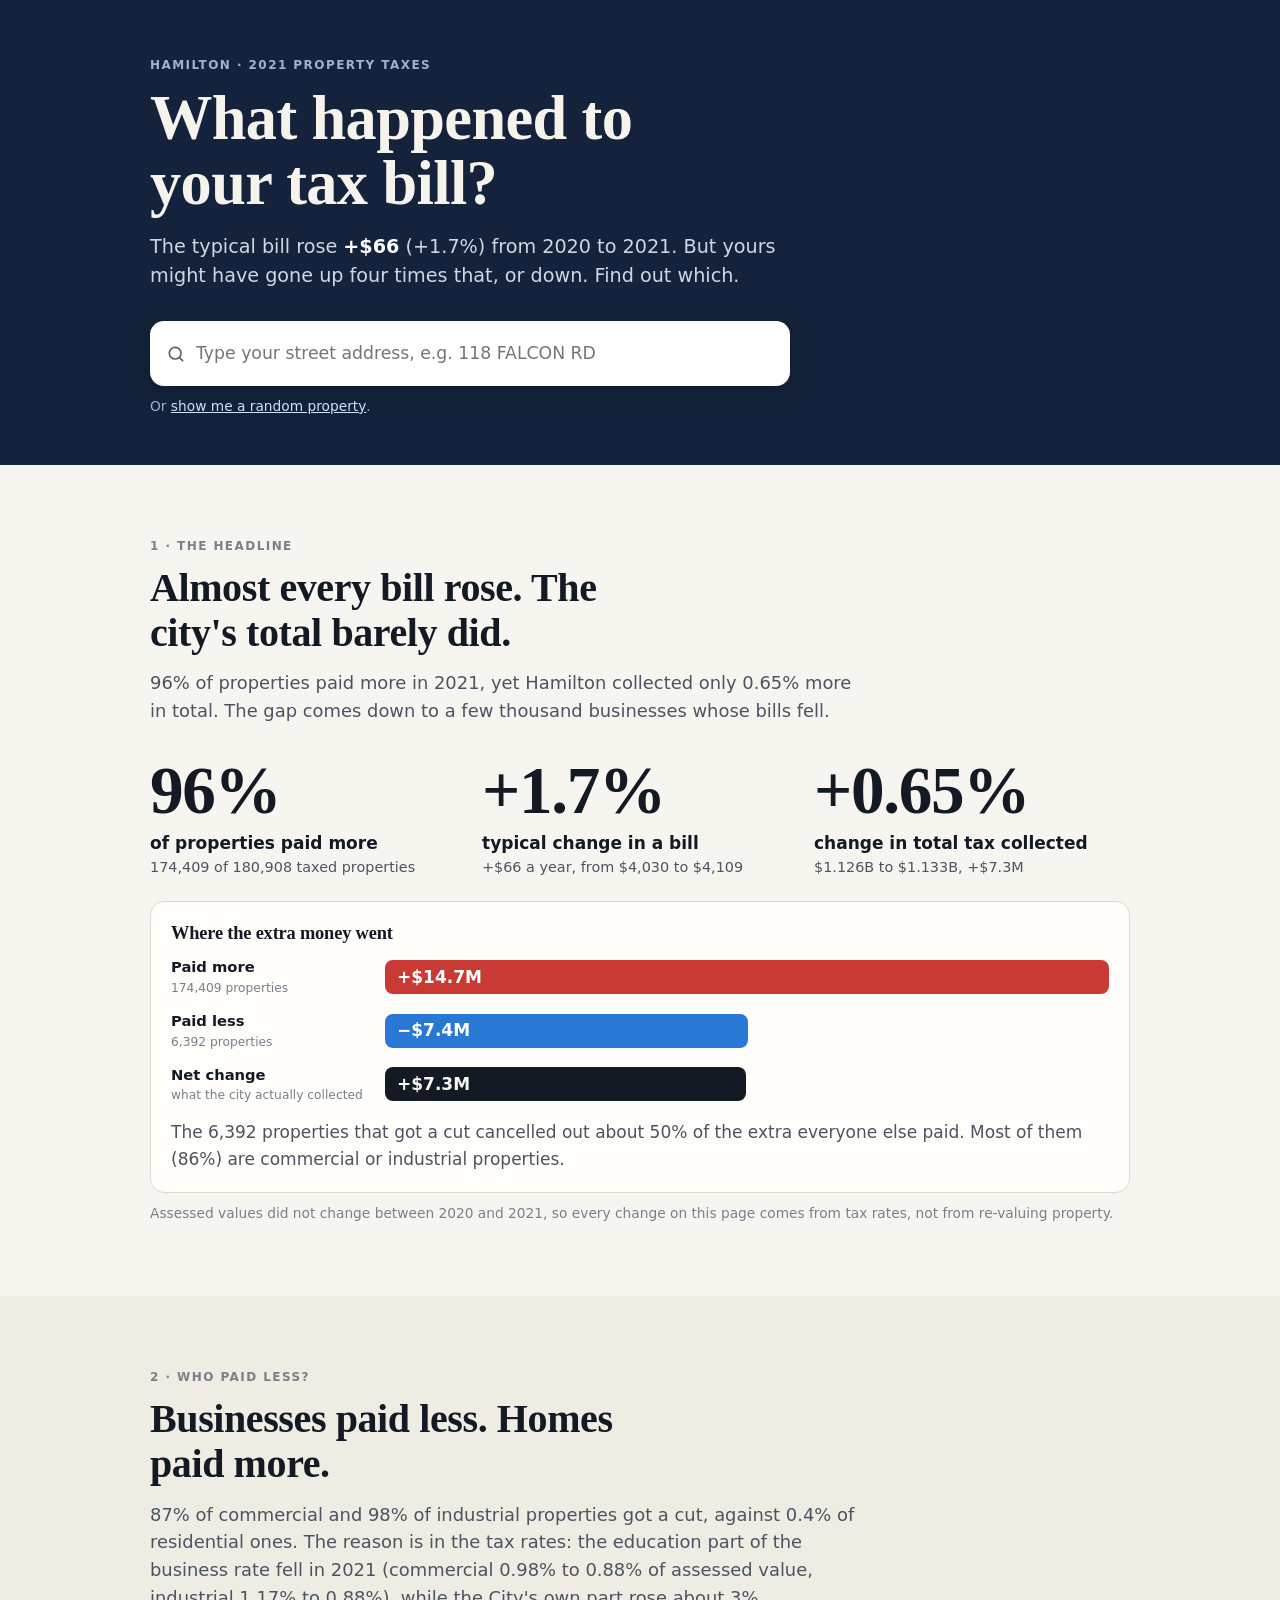
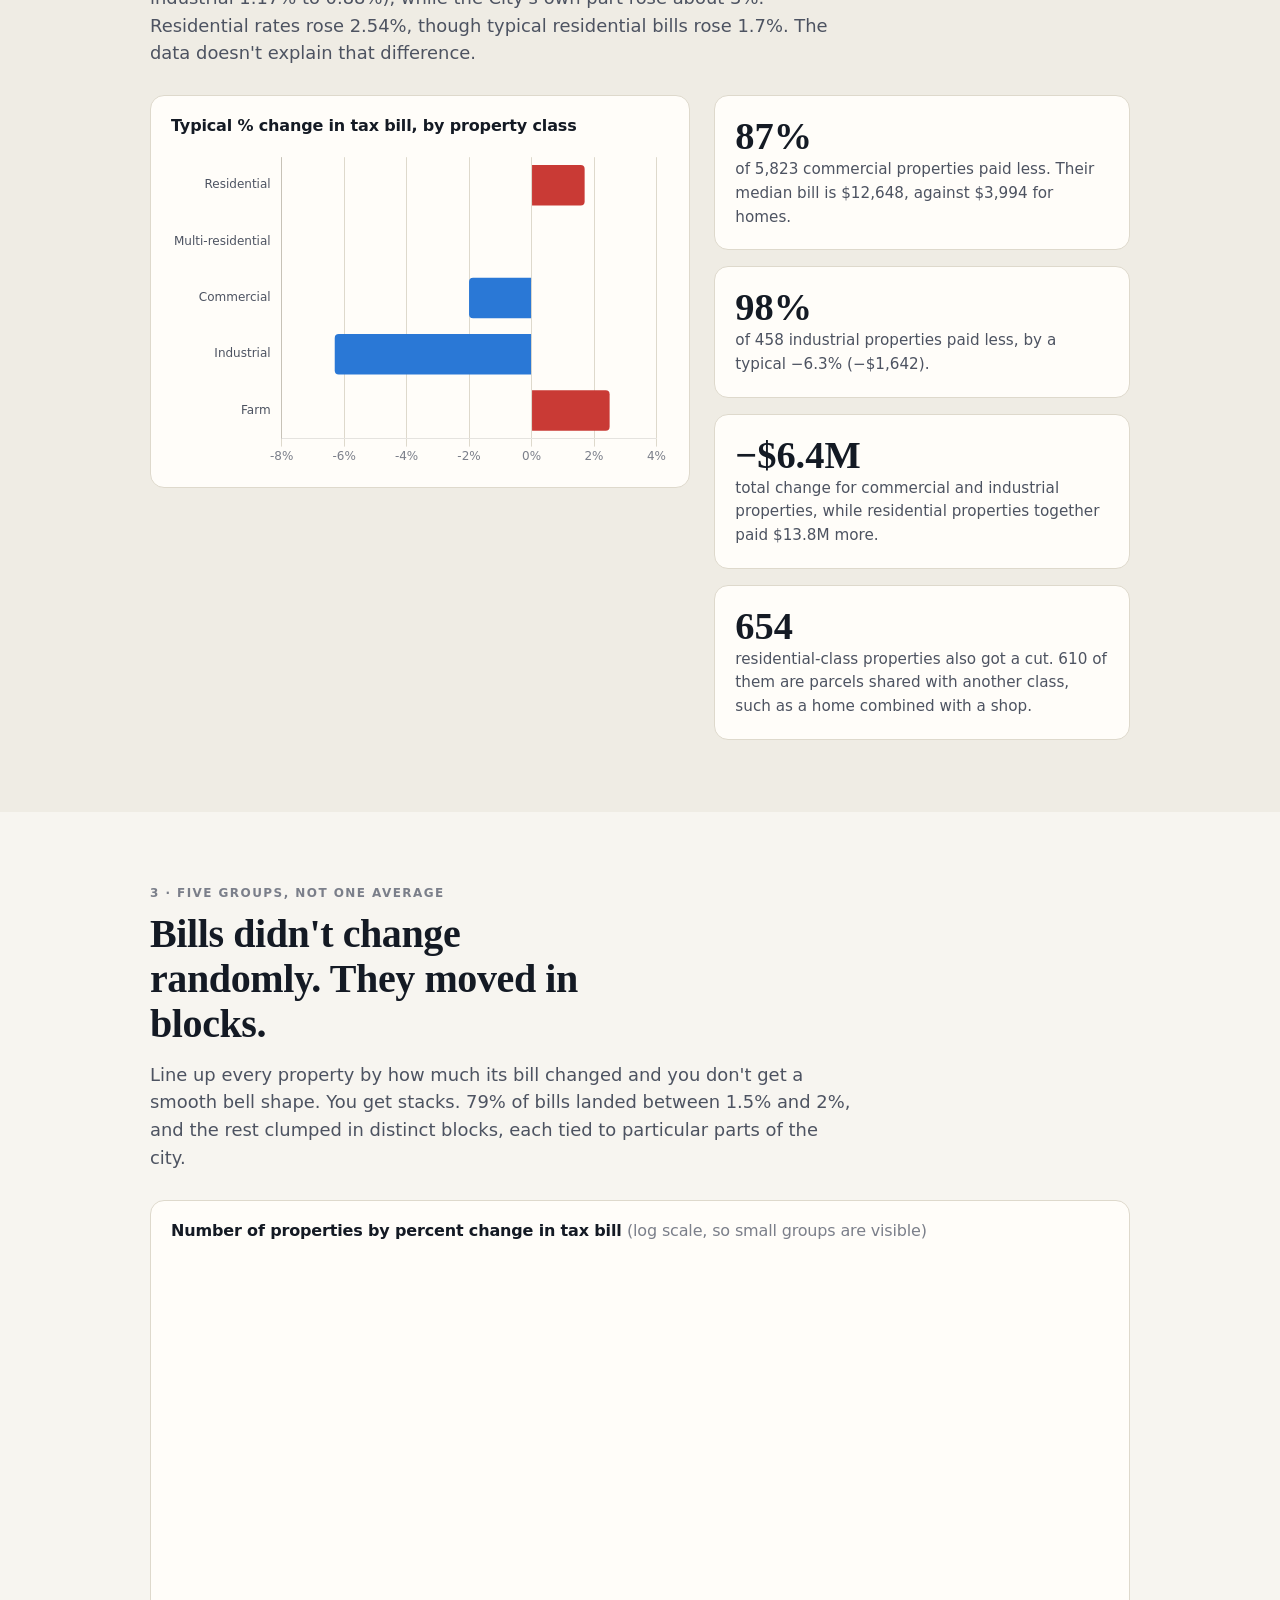
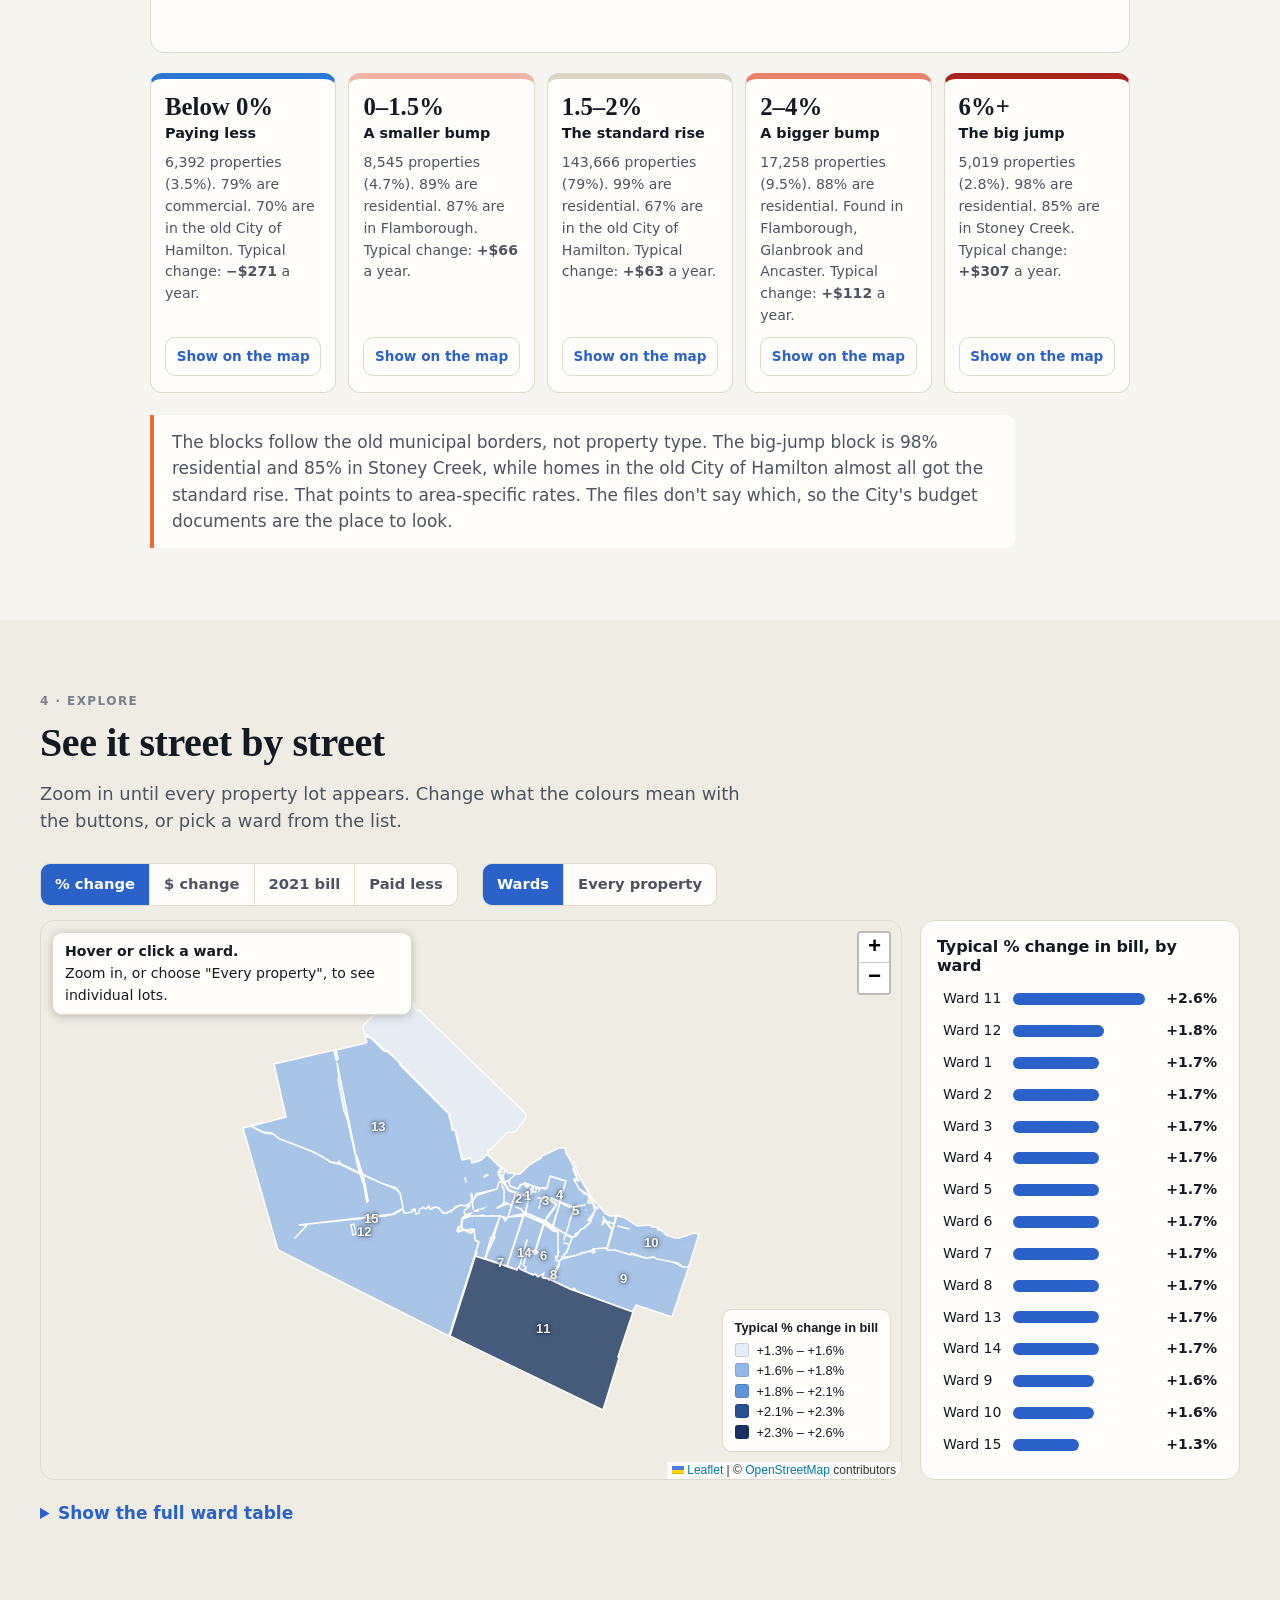
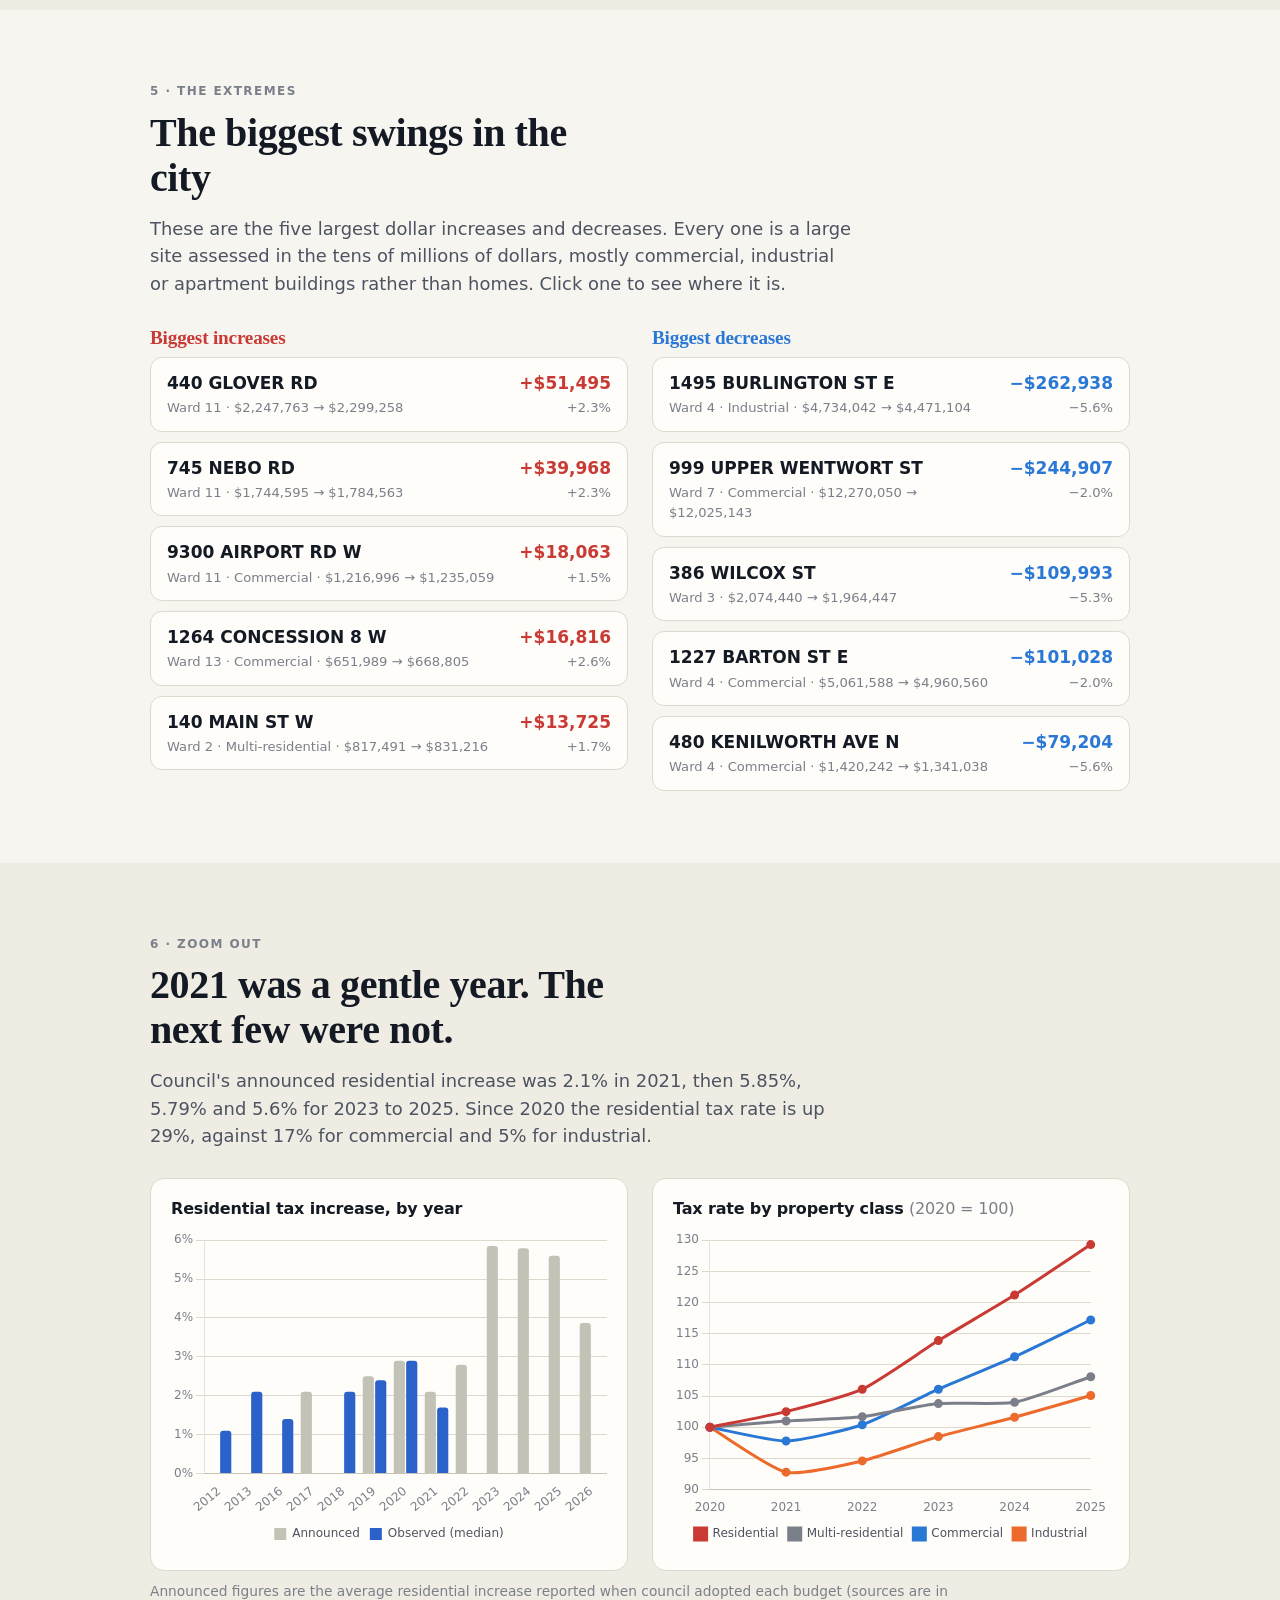
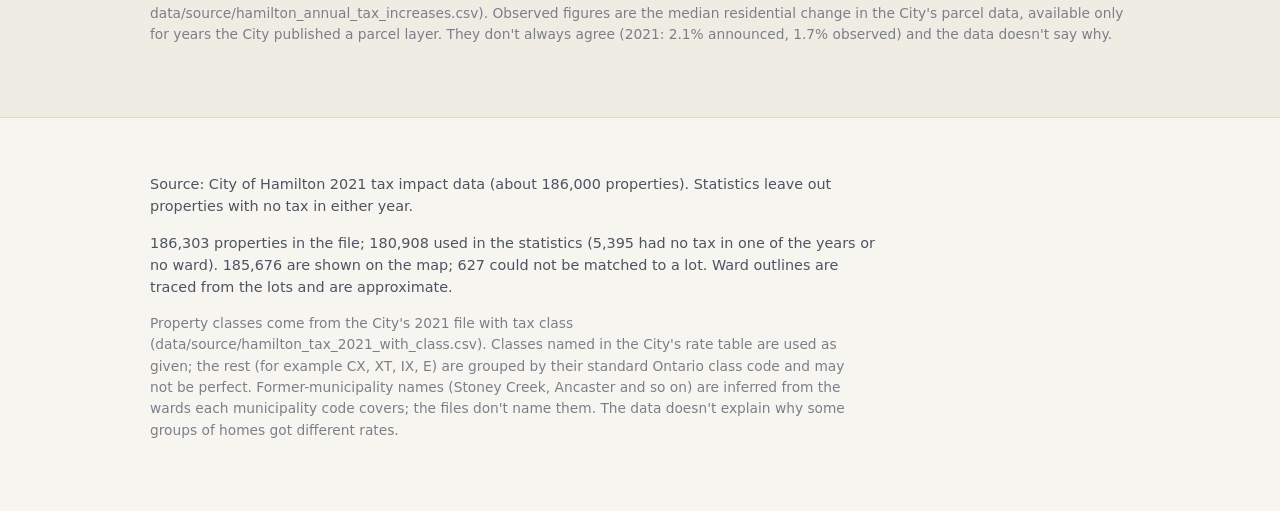
==== commit 9e42ed46: "Add property class data and use it in the story - data/source/: class file, rate tables, annual incr" ====
--- a/index.html
+++ b/index.html
@@ -52,8 +52,8 @@
         <p class="lede" id="less-lede"></p>
         <div class="split">
           <div class="card">
-            <h3 class="chart-title" id="decile-title"></h3>
-            <div class="chart-box"><canvas id="decile-chart" role="img" aria-label="Bar chart: share of properties paying less, by size of 2020 bill"></canvas></div>
+            <h3 class="chart-title" id="class-title"></h3>
+            <div class="chart-box"><canvas id="class-chart" role="img" aria-label="Bar chart: typical percent change in tax bill, by property class"></canvas></div>
           </div>
           <div class="contrast" id="contrast"></div>
         </div>
@@ -71,6 +71,7 @@
           <div class="chart-box tall"><canvas id="hist-chart" role="img" aria-label="Histogram of percent change in tax bills, coloured by group"></canvas></div>
         </div>
         <div class="groups" id="groups"></div>
+        <p class="callout" id="clusters-callout"></p>
       </div>
     </section>
 
@@ -113,11 +114,31 @@
       <div class="wrap">
         <p class="eyebrow">5 · The extremes</p>
         <h2 id="h-extremes">The biggest swings in the city</h2>
-        <p class="lede">These are the five largest dollar increases and decreases. The biggest swings are on sites assessed in the tens of millions of dollars, which look like large commercial or industrial properties rather than homes. Click one to see where it is.</p>
+        <p class="lede">These are the five largest dollar increases and decreases. Every one is a large site assessed in the tens of millions of dollars, mostly commercial, industrial or apartment buildings rather than homes. Click one to see where it is.</p>
         <div class="split even">
           <div><h3 class="col-title up">Biggest increases</h3><ol class="extremes" id="ext-up"></ol></div>
           <div><h3 class="col-title down">Biggest decreases</h3><ol class="extremes" id="ext-down"></ol></div>
         </div>
+      </div>
+    </section>
+
+    <!-- ============ 6. ZOOM OUT ============ -->
+    <section class="story alt" aria-labelledby="h-history">
+      <div class="wrap">
+        <p class="eyebrow">6 · Zoom out</p>
+        <h2 id="h-history"></h2>
+        <p class="lede" id="history-lede"></p>
+        <div class="split even">
+          <div class="card">
+            <h3 class="chart-title">Residential tax increase, by year</h3>
+            <div class="chart-box"><canvas id="annual-chart" role="img" aria-label="Bar chart of residential tax increases by year, announced and observed"></canvas></div>
+          </div>
+          <div class="card">
+            <h3 class="chart-title">Tax rate by property class <span class="muted">(2020 = 100)</span></h3>
+            <div class="chart-box"><canvas id="rate-chart" role="img" aria-label="Line chart of tax rates by property class since 2020"></canvas></div>
+          </div>
+        </div>
+        <p class="note" id="history-note"></p>
       </div>
     </section>
   </main>
@@ -127,7 +148,7 @@
       <h2 class="visually-hidden">About this data</h2>
       <p id="source"></p>
       <p id="data-notes"></p>
-      <p class="note">The data has no property type, so descriptions such as "large commercial sites" are inferred from bill size and are not confirmed. The data also does not say why a group's rate differed. For that, ask the City.</p>
+      <p class="note" id="class-note"></p>
     </div>
   </footer>
 
--- a/css/style.css
+++ b/css/style.css
@@ -175,6 +175,7 @@
 .chart-box { position: relative; height: 320px; }
 .chart-box.tall { height: 380px; }
 
+.callout { margin: 22px 0 0; padding: 14px 18px; border-left: 4px solid var(--highlight); background: var(--card-bg); border-radius: 0 10px 10px 0; color: var(--text-soft); max-width: 80ch; }
 .contrast { display: grid; gap: 16px; }
 .contrast .card .num { font-family: "Iowan Old Style", Georgia, serif; font-size: 2.4rem; font-weight: 700; line-height: 1.05; }
 .contrast .card .what { color: var(--text-soft); font-size: .95rem; margin-top: 2px; }
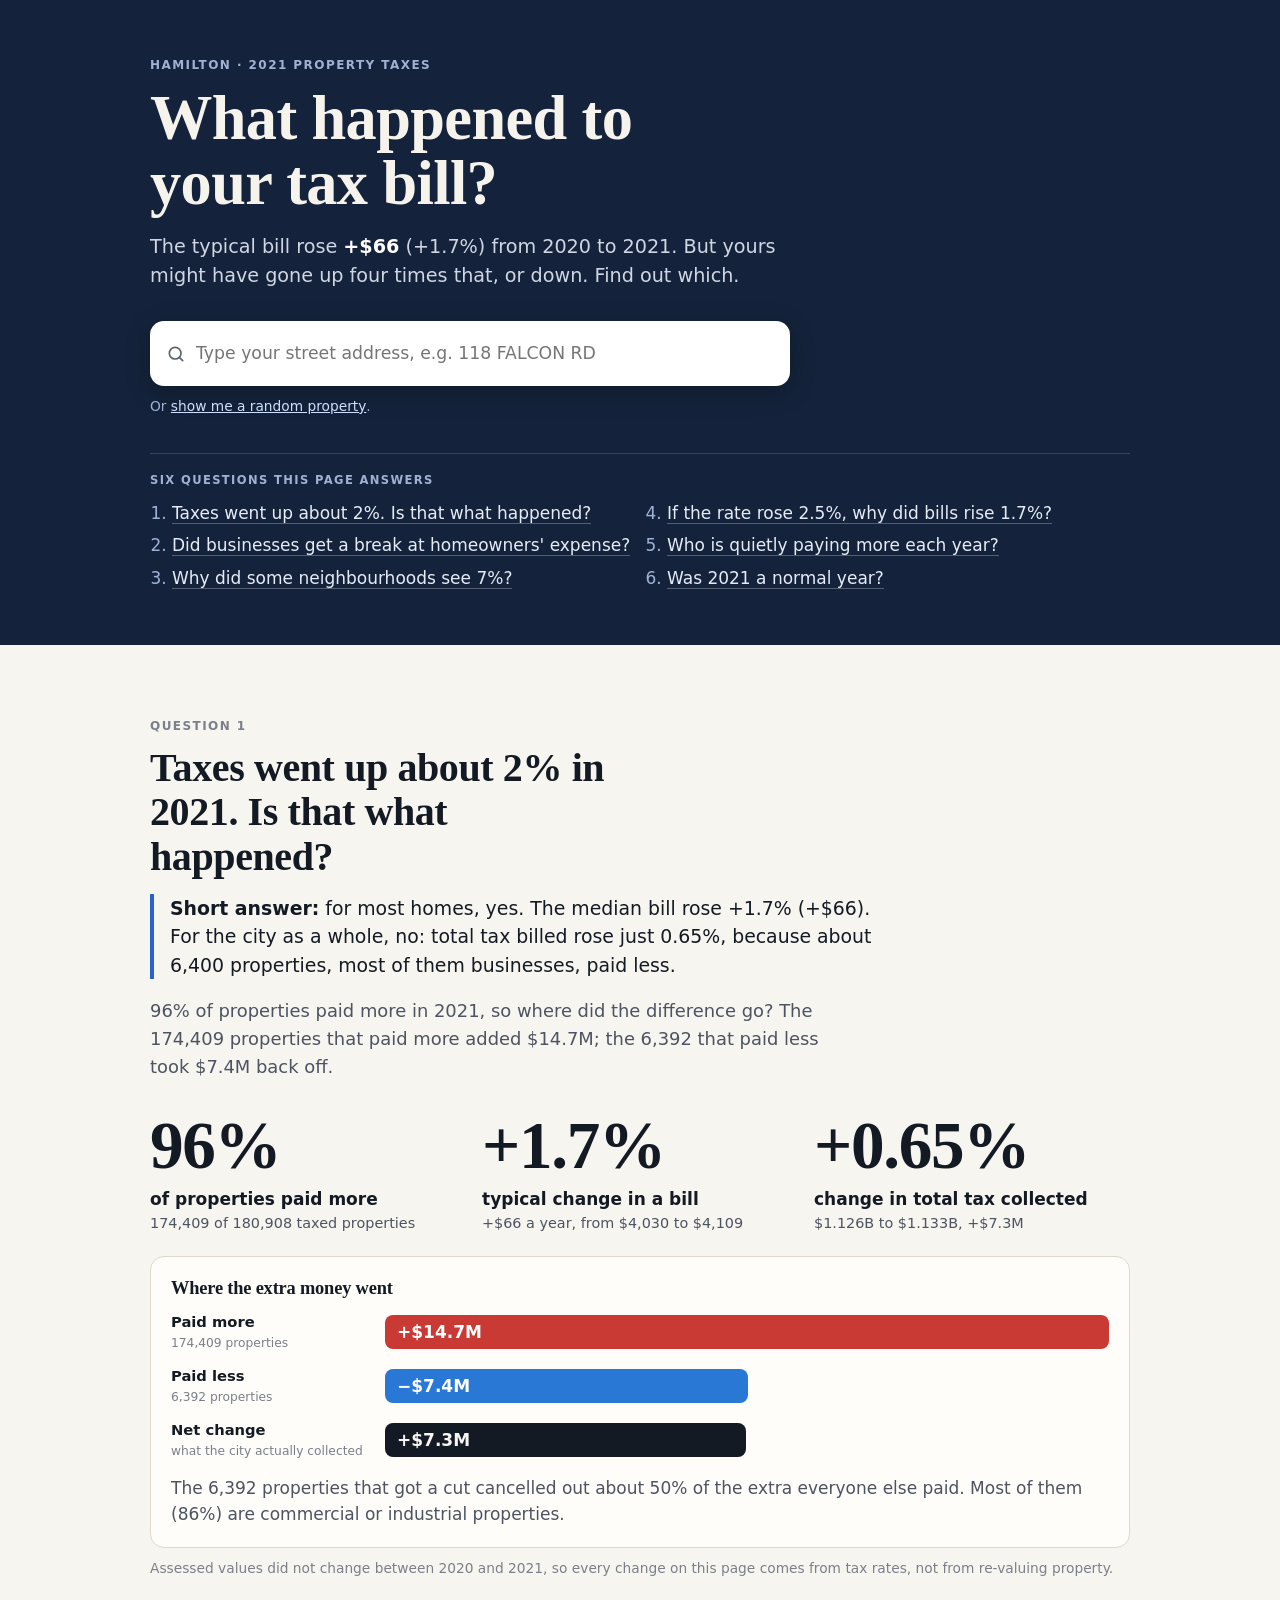
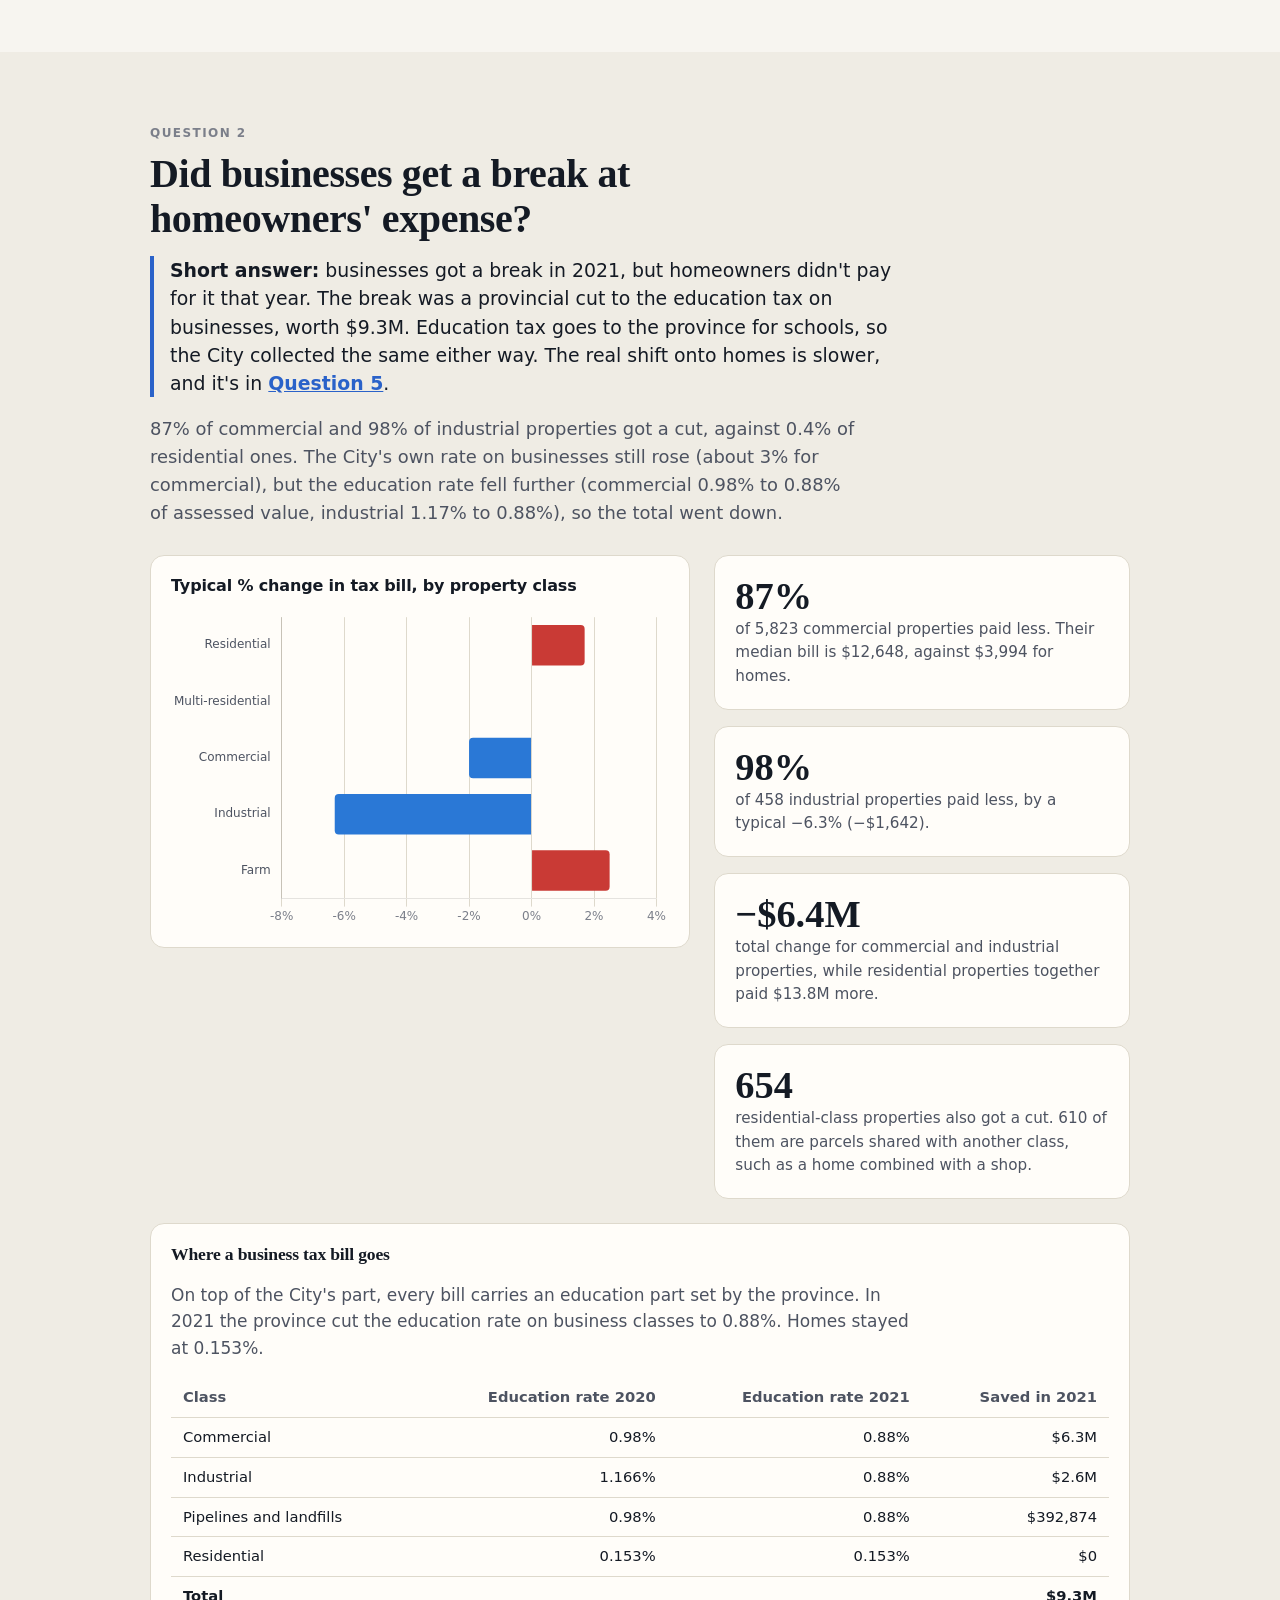
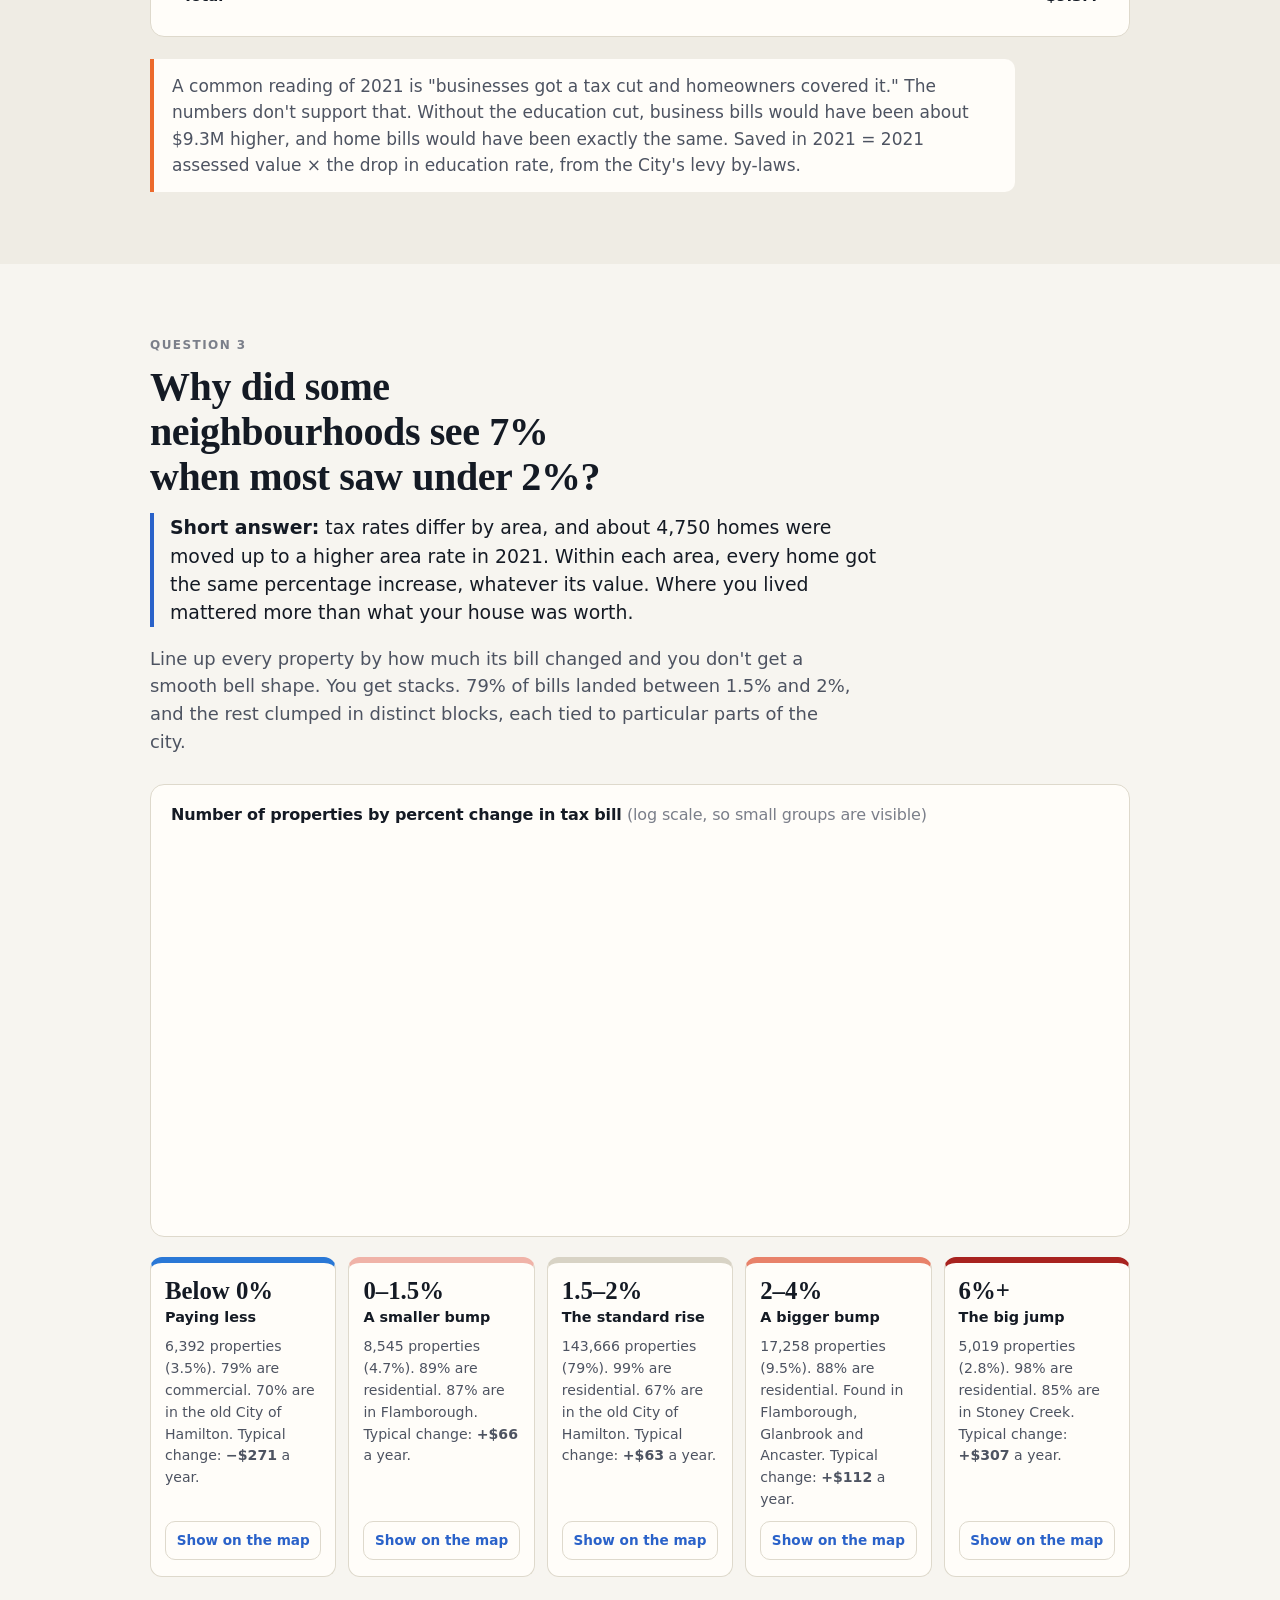
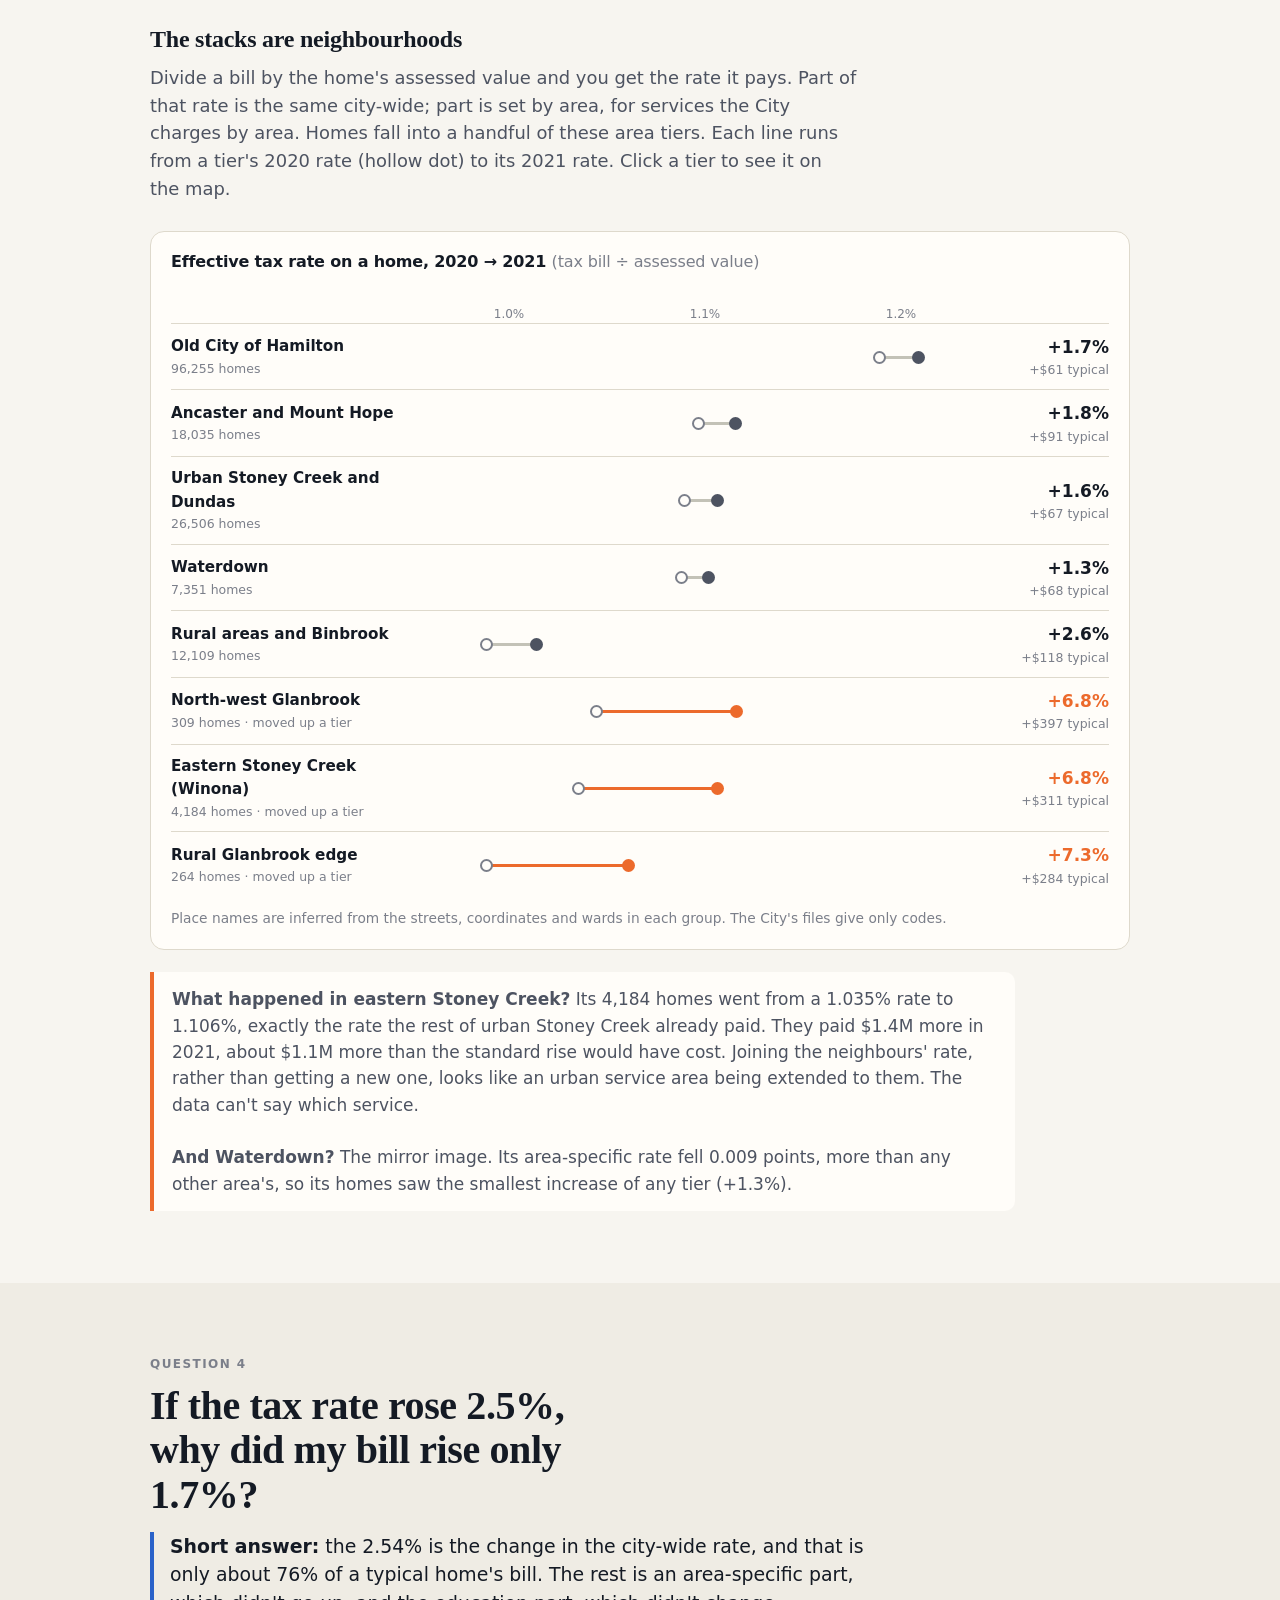
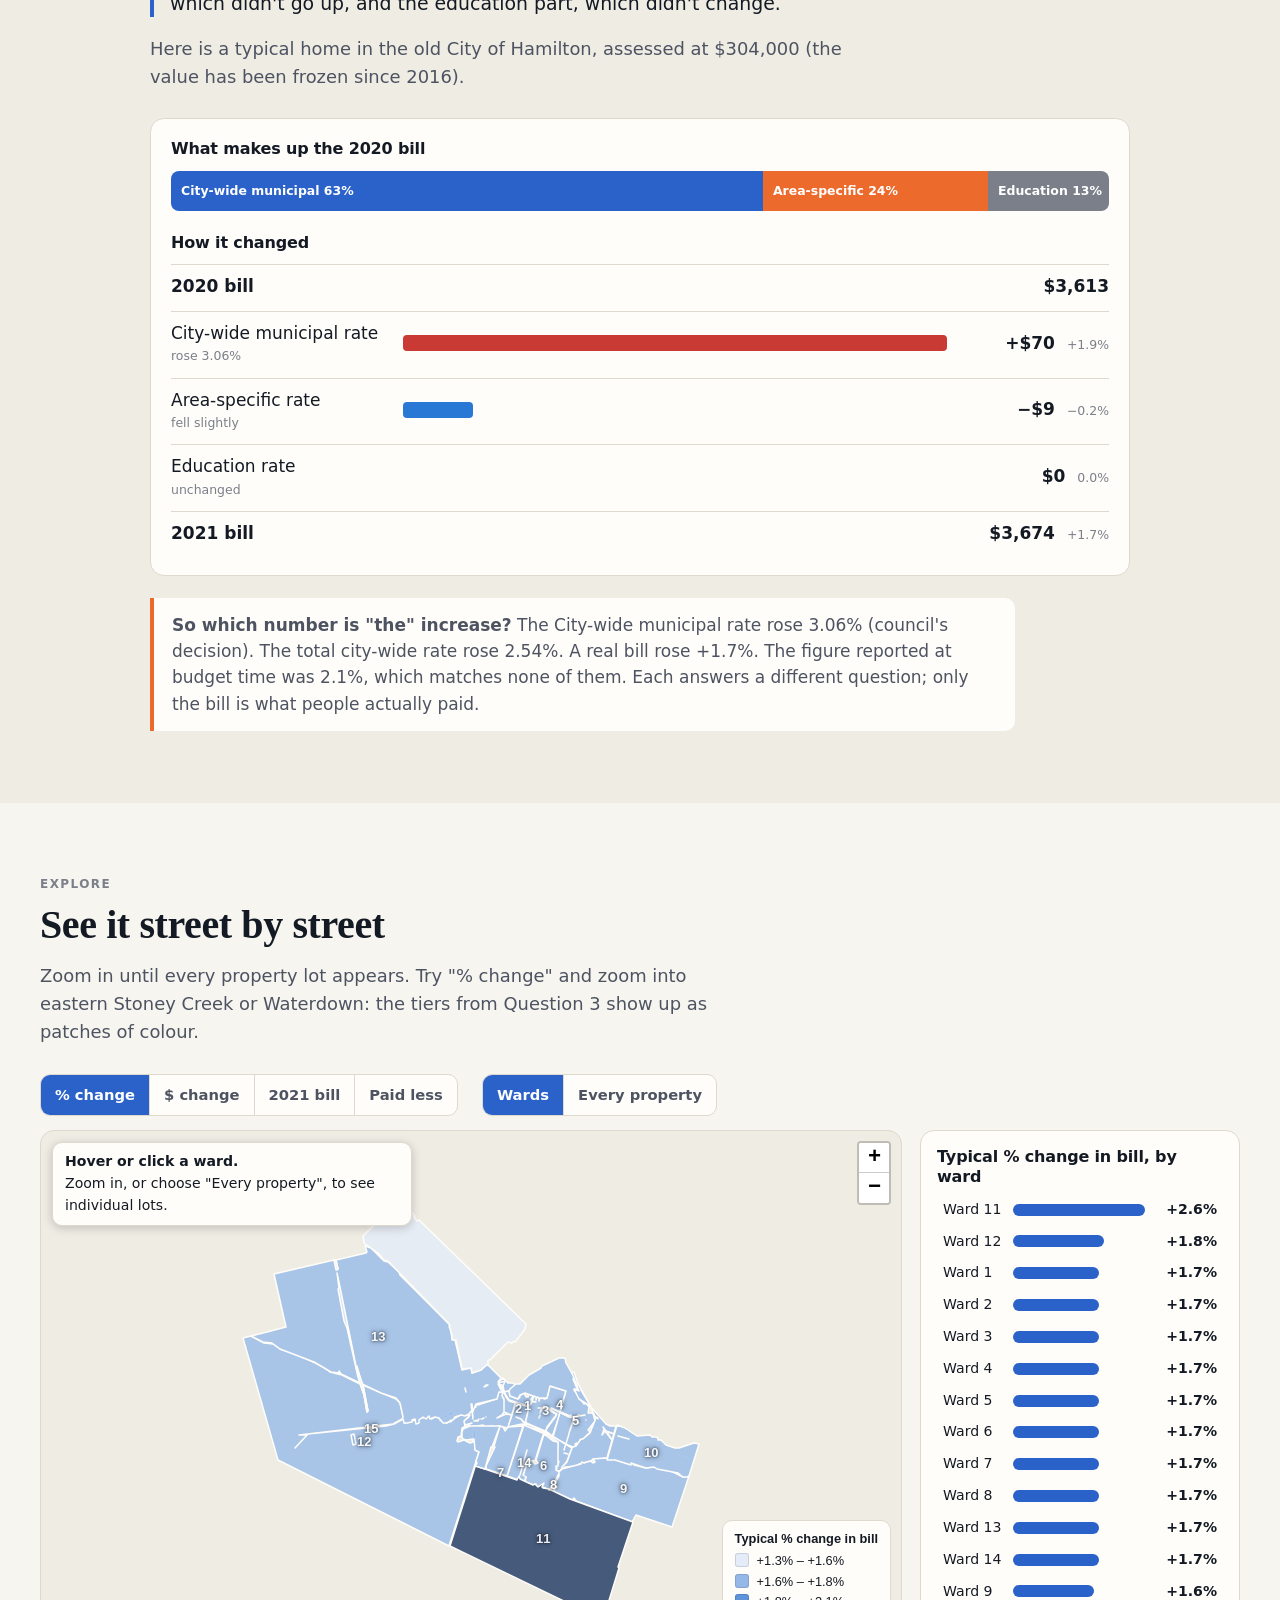
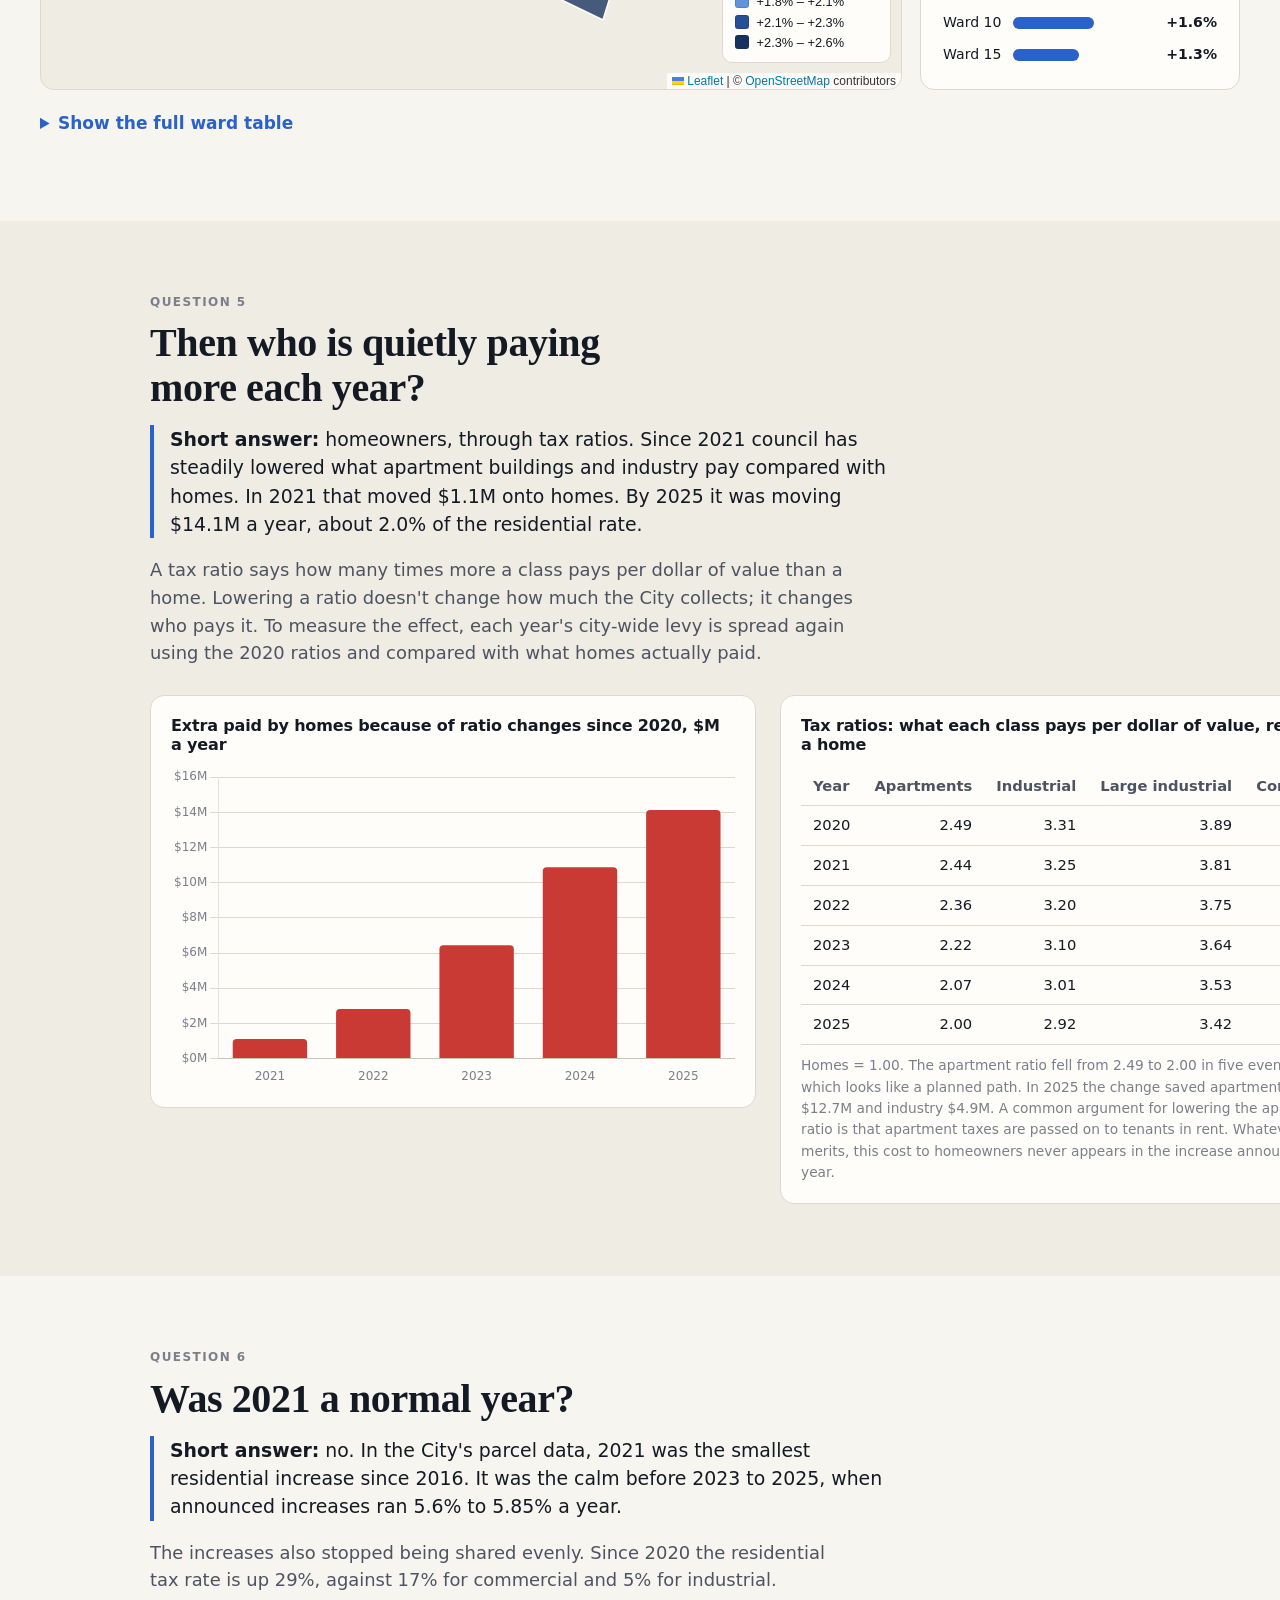
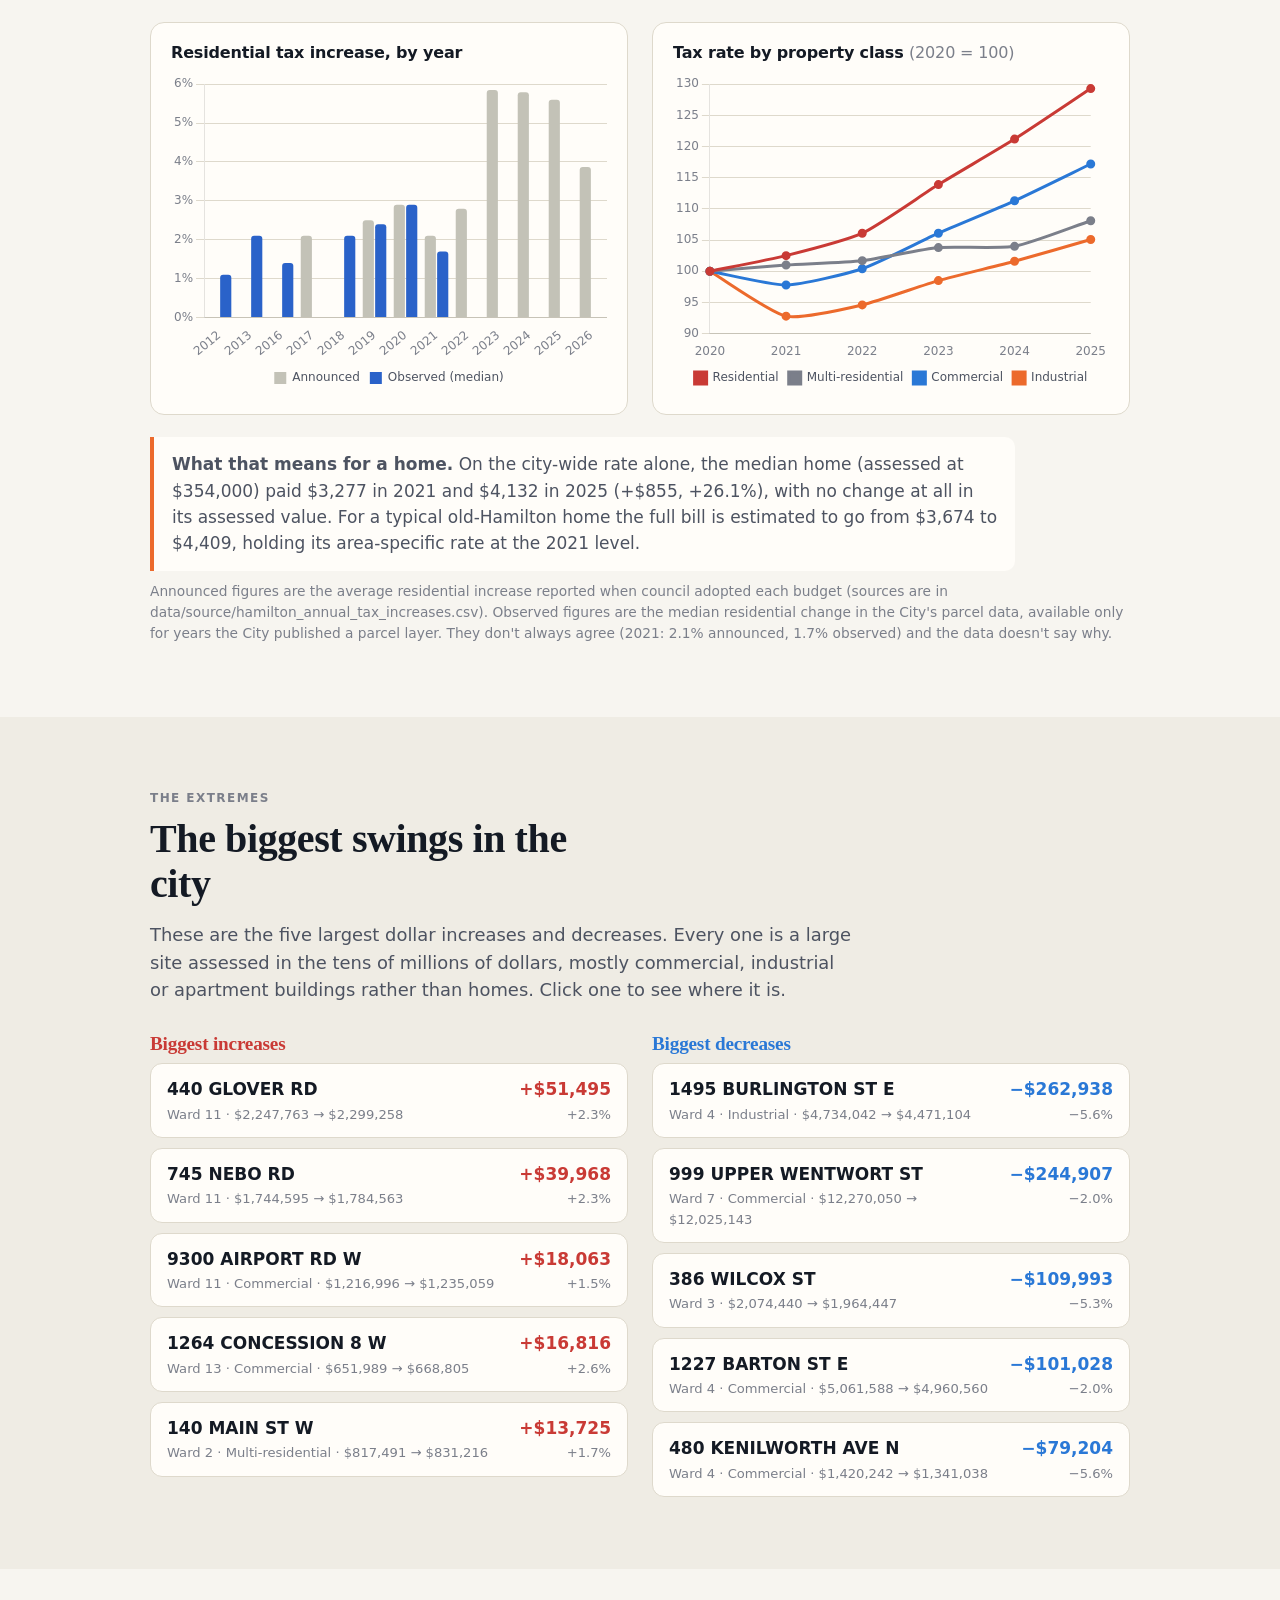
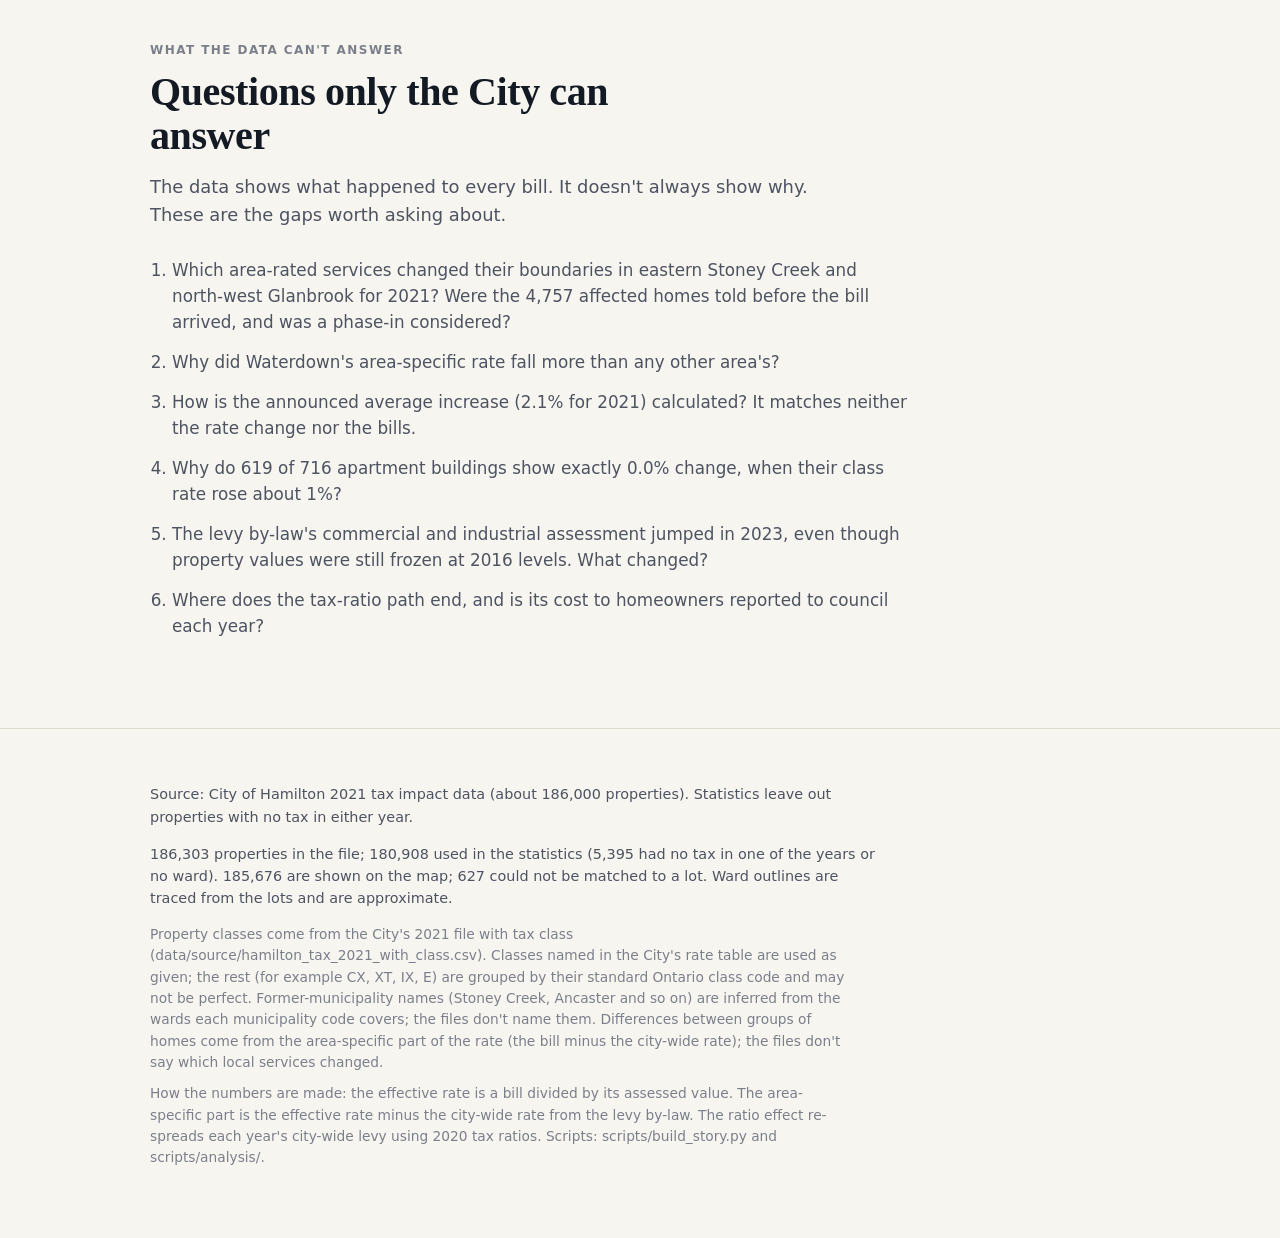
==== commit f2220da3: "Rebuild the page around six reader questions with short answers - Each section opens with the questi" ====
--- a/index.html
+++ b/index.html
@@ -4,7 +4,7 @@
   <meta charset="utf-8">
   <meta name="viewport" content="width=device-width, initial-scale=1">
   <title>Hamilton Property Tax Impact, 2021</title>
-  <meta name="description" content="Most Hamilton tax bills rose about the same amount in 2021, but a small group of large bills fell. Look up your property and see the whole city on a map.">
+  <meta name="description" content="Six questions about Hamilton's 2021 property tax bills, answered with the City's own data: who paid more, who paid less, and why where you live mattered more than what your house is worth.">
   <link rel="stylesheet" href="vendor/leaflet/leaflet.css">
   <link rel="stylesheet" href="css/style.css">
 </head>
@@ -28,15 +28,28 @@
       </div>
 
       <div id="receipt" class="receipt" hidden></div>
+
+      <nav class="toc" aria-label="Questions this page answers">
+        <p class="toc-title">Six questions this page answers</p>
+        <ol>
+          <li><a href="#q1">Taxes went up about 2%. Is that what happened?</a></li>
+          <li><a href="#q2">Did businesses get a break at homeowners' expense?</a></li>
+          <li><a href="#q3">Why did some neighbourhoods see 7%?</a></li>
+          <li><a href="#q4">If the rate rose 2.5%, why did bills rise 1.7%?</a></li>
+          <li><a href="#q5">Who is quietly paying more each year?</a></li>
+          <li><a href="#q6">Was 2021 a normal year?</a></li>
+        </ol>
+      </nav>
     </div>
   </header>
 
   <main>
-    <!-- ============ 1. THE PARADOX ============ -->
-    <section class="story" aria-labelledby="h-paradox">
-      <div class="wrap">
-        <p class="eyebrow">1 · The headline</p>
-        <h2 id="h-paradox"></h2>
+    <!-- ============ Q1. THE PARADOX ============ -->
+    <section class="story" id="q1" aria-labelledby="h-paradox">
+      <div class="wrap">
+        <p class="eyebrow">Question 1</p>
+        <h2 id="h-paradox">Taxes went up about 2% in 2021. Is that what happened?</h2>
+        <p class="answer" id="paradox-answer"></p>
         <p class="lede" id="paradox-lede"></p>
         <div class="bigstats" id="bigstats"></div>
         <div class="balance card" id="balance"></div>
@@ -44,11 +57,12 @@
       </div>
     </section>
 
-    <!-- ============ 2. WHO PAID LESS ============ -->
-    <section class="story alt" aria-labelledby="h-less">
-      <div class="wrap">
-        <p class="eyebrow">2 · Who paid less?</p>
-        <h2 id="h-less"></h2>
+    <!-- ============ Q2. BUSINESSES ============ -->
+    <section class="story alt" id="q2" aria-labelledby="h-less">
+      <div class="wrap">
+        <p class="eyebrow">Question 2</p>
+        <h2 id="h-less">Did businesses get a break at homeowners' expense?</h2>
+        <p class="answer" id="less-answer"></p>
         <p class="lede" id="less-lede"></p>
         <div class="split">
           <div class="card">
@@ -57,30 +71,57 @@
           </div>
           <div class="contrast" id="contrast"></div>
         </div>
-      </div>
-    </section>
-
-    <!-- ============ 3. THE CLUSTERS ============ -->
-    <section class="story" aria-labelledby="h-clusters">
-      <div class="wrap">
-        <p class="eyebrow">3 · Five groups, not one average</p>
-        <h2 id="h-clusters">Bills didn't change randomly. They moved in blocks.</h2>
+        <div class="card explain">
+          <h3>Where a business tax bill goes</h3>
+          <p id="edu-lede"></p>
+          <div class="table-scroll"><table id="edu-table"></table></div>
+        </div>
+        <p class="callout" id="less-callout"></p>
+      </div>
+    </section>
+
+    <!-- ============ Q3. GEOGRAPHY ============ -->
+    <section class="story" id="q3" aria-labelledby="h-clusters">
+      <div class="wrap">
+        <p class="eyebrow">Question 3</p>
+        <h2 id="h-clusters">Why did some neighbourhoods see 7% when most saw under 2%?</h2>
+        <p class="answer" id="clusters-answer"></p>
         <p class="lede" id="clusters-lede"></p>
         <div class="card">
           <h3 class="chart-title">Number of properties by percent change in tax bill <span class="muted">(log scale, so small groups are visible)</span></h3>
           <div class="chart-box tall"><canvas id="hist-chart" role="img" aria-label="Histogram of percent change in tax bills, coloured by group"></canvas></div>
         </div>
         <div class="groups" id="groups"></div>
+
+        <h3 class="sub-h">The stacks are neighbourhoods</h3>
+        <p class="lede" id="tiers-lede"></p>
+        <div class="card">
+          <h3 class="chart-title">Effective tax rate on a home, 2020 → 2021 <span class="muted">(tax bill ÷ assessed value)</span></h3>
+          <div class="tiers" id="tiers"></div>
+          <p class="note">Place names are inferred from the streets, coordinates and wards in each group. The City's files give only codes.</p>
+        </div>
         <p class="callout" id="clusters-callout"></p>
       </div>
     </section>
 
-    <!-- ============ 4. MAP ============ -->
-    <section class="story alt" id="explore" aria-labelledby="h-map">
+    <!-- ============ Q4. RATE VS BILL ============ -->
+    <section class="story alt" id="q4" aria-labelledby="h-bridge">
+      <div class="wrap">
+        <p class="eyebrow">Question 4</p>
+        <h2 id="h-bridge">If the tax rate rose 2.5%, why did my bill rise only 1.7%?</h2>
+        <p class="answer" id="bridge-answer"></p>
+        <p class="lede" id="bridge-lede"></p>
+        <div class="card" id="bridge"></div>
+        <p class="callout" id="bridge-callout"></p>
+      </div>
+    </section>
+
+    <!-- ============ MAP ============ -->
+    <section class="story" id="explore" aria-labelledby="h-map">
       <div class="wrap wide">
-        <p class="eyebrow">4 · Explore</p>
+        <p class="eyebrow">Explore</p>
         <h2 id="h-map">See it street by street</h2>
-        <p class="lede">Zoom in until every property lot appears. Change what the colours mean with the buttons, or pick a ward from the list.</p>
+        <p class="lede">Zoom in until every property lot appears. Try "% change" and zoom into eastern Stoney Creek or Waterdown: the tiers from Question 3 show up as patches of colour.</p>
 
         <div class="toolbar">
           <div class="seg" role="group" aria-label="Colour the map by" id="measure-seg"></div>
@@ -109,10 +150,53 @@
       </div>
     </section>
 
-    <!-- ============ 5. EXTREMES ============ -->
-    <section class="story" aria-labelledby="h-extremes">
-      <div class="wrap">
-        <p class="eyebrow">5 · The extremes</p>
+    <!-- ============ Q5. RATIOS ============ -->
+    <section class="story alt" id="q5" aria-labelledby="h-ratio">
+      <div class="wrap">
+        <p class="eyebrow">Question 5</p>
+        <h2 id="h-ratio">Then who is quietly paying more each year?</h2>
+        <p class="answer" id="ratio-answer"></p>
+        <p class="lede" id="ratio-lede"></p>
+        <div class="split">
+          <div class="card">
+            <h3 class="chart-title" id="ratio-title"></h3>
+            <div class="chart-box"><canvas id="ratio-chart" role="img" aria-label="Bar chart: extra residential levy from tax ratio changes, 2021 to 2025"></canvas></div>
+          </div>
+          <div class="card">
+            <h3 class="chart-title">Tax ratios: what each class pays per dollar of value, relative to a home</h3>
+            <div class="table-scroll"><table id="ratio-table"></table></div>
+            <p class="note" id="ratio-note"></p>
+          </div>
+        </div>
+      </div>
+    </section>
+
+    <!-- ============ Q6. ZOOM OUT ============ -->
+    <section class="story" id="q6" aria-labelledby="h-history">
+      <div class="wrap">
+        <p class="eyebrow">Question 6</p>
+        <h2 id="h-history">Was 2021 a normal year?</h2>
+        <p class="answer" id="history-answer"></p>
+        <p class="lede" id="history-lede"></p>
+        <div class="split even">
+          <div class="card">
+            <h3 class="chart-title">Residential tax increase, by year</h3>
+            <div class="chart-box"><canvas id="annual-chart" role="img" aria-label="Bar chart of residential tax increases by year, announced and observed"></canvas></div>
+          </div>
+          <div class="card">
+            <h3 class="chart-title">Tax rate by property class <span class="muted">(2020 = 100)</span></h3>
+            <div class="chart-box"><canvas id="rate-chart" role="img" aria-label="Line chart of tax rates by property class since 2020"></canvas></div>
+          </div>
+        </div>
+        <p class="callout" id="home-path"></p>
+        <p class="note" id="history-note"></p>
+      </div>
+    </section>
+
+    <!-- ============ EXTREMES ============ -->
+    <section class="story alt" aria-labelledby="h-extremes">
+      <div class="wrap">
+        <p class="eyebrow">The extremes</p>
         <h2 id="h-extremes">The biggest swings in the city</h2>
         <p class="lede">These are the five largest dollar increases and decreases. Every one is a large site assessed in the tens of millions of dollars, mostly commercial, industrial or apartment buildings rather than homes. Click one to see where it is.</p>
         <div class="split even">
@@ -122,23 +206,13 @@
       </div>
     </section>
 
-    <!-- ============ 6. ZOOM OUT ============ -->
-    <section class="story alt" aria-labelledby="h-history">
-      <div class="wrap">
-        <p class="eyebrow">6 · Zoom out</p>
-        <h2 id="h-history"></h2>
-        <p class="lede" id="history-lede"></p>
-        <div class="split even">
-          <div class="card">
-            <h3 class="chart-title">Residential tax increase, by year</h3>
-            <div class="chart-box"><canvas id="annual-chart" role="img" aria-label="Bar chart of residential tax increases by year, announced and observed"></canvas></div>
-          </div>
-          <div class="card">
-            <h3 class="chart-title">Tax rate by property class <span class="muted">(2020 = 100)</span></h3>
-            <div class="chart-box"><canvas id="rate-chart" role="img" aria-label="Line chart of tax rates by property class since 2020"></canvas></div>
-          </div>
-        </div>
-        <p class="note" id="history-note"></p>
+    <!-- ============ OPEN QUESTIONS ============ -->
+    <section class="story" aria-labelledby="h-open">
+      <div class="wrap">
+        <p class="eyebrow">What the data can't answer</p>
+        <h2 id="h-open">Questions only the City can answer</h2>
+        <p class="lede">The data shows what happened to every bill. It doesn't always show why. These are the gaps worth asking about.</p>
+        <ol class="open-qs" id="open-qs"></ol>
       </div>
     </section>
   </main>
@@ -149,6 +223,7 @@
       <p id="source"></p>
       <p id="data-notes"></p>
       <p class="note" id="class-note"></p>
+      <p class="note">How the numbers are made: the effective rate is a bill divided by its assessed value. The area-specific part is the effective rate minus the city-wide rate from the levy by-law. The ratio effect re-spreads each year's city-wide levy using 2020 tax ratios. Scripts: scripts/build_story.py and scripts/analysis/.</p>
     </div>
   </footer>
 
--- a/css/style.css
+++ b/css/style.css
@@ -233,6 +233,57 @@
 tbody tr { cursor: pointer; }
 tfoot td { border-bottom: 0; }
 
+/* ---- question answers, toc, tiers, bridge ------------------------------ */
+.answer { font-size: 1.18rem; line-height: 1.5; max-width: 62ch; margin: 0 0 18px; padding-left: 16px; border-left: 4px solid var(--accent); }
+.answer a { font-weight: 600; }
+.sub-h { font-size: 1.5rem; margin: 48px 0 10px; }
+.explain { margin-top: 24px; }
+.explain h3 { font-size: 1.1rem; }
+.explain p { color: var(--text-soft); max-width: 70ch; }
+.toc { margin-top: 36px; border-top: 1px solid rgba(255,255,255,.15); padding-top: 18px; }
+.toc-title { text-transform: uppercase; letter-spacing: .12em; font-size: .72rem; font-weight: 700; color: #9fb2d3; margin: 0 0 10px; }
+.toc ol { margin: 0; padding-left: 22px; columns: 2; column-gap: 32px; }
+.toc li { margin: 0 0 6px; break-inside: avoid; color: #9fb2d3; }
+.toc a { color: #e6ecf7; text-decoration: none; border-bottom: 1px solid rgba(230,236,247,.3); }
+.toc a:hover { border-bottom-color: #e6ecf7; }
+
+.tiers { position: relative; padding-top: 22px; }
+.tier-scale { position: relative; height: 18px; margin: 0 110px 0 240px; font-size: .75rem; color: var(--text-muted); }
+.tier-scale span { position: absolute; transform: translateX(-50%); }
+.tier { display: grid; grid-template-columns: 240px 1fr 110px; align-items: center; width: 100%; background: none; border: 0; border-top: 1px solid var(--line); padding: 10px 0; text-align: left; color: var(--text); cursor: pointer; font: inherit; }
+.tier:hover { background: var(--band-bg); }
+.tier-name { font-weight: 600; font-size: .95rem; padding-right: 12px; }
+.tier-name small, .tier-val small { display: block; font-weight: 400; color: var(--text-muted); font-size: .78rem; }
+.tier-track { position: relative; height: 18px; }
+.tier-line { position: absolute; top: 8px; height: 3px; background: var(--no-change); }
+.tier-dot { position: absolute; top: 3px; width: 13px; height: 13px; margin-left: -6px; border-radius: 50%; }
+.tier-dot.from { border: 2px solid var(--text-muted); background: var(--card-bg); }
+.tier-dot.to { background: var(--text-soft); }
+.tier.moved .tier-line { background: var(--highlight); }
+.tier.moved .tier-dot.to { background: var(--highlight); }
+.tier.moved .tier-val strong { color: var(--highlight); }
+.tier-val { text-align: right; }
+
+.compose { display: flex; height: 40px; border-radius: 8px; overflow: hidden; font-size: .78rem; font-weight: 600; color: #fff; }
+.compose span { display: flex; align-items: center; padding: 0 10px; white-space: nowrap; overflow: hidden; }
+.seg-muni { background: var(--accent); }
+.seg-area { background: var(--highlight); }
+.seg-edu { background: var(--text-muted); }
+.steps { display: grid; gap: 4px; }
+.step { display: grid; grid-template-columns: 220px 1fr 150px; gap: 12px; align-items: center; padding: 8px 0; border-top: 1px solid var(--line); }
+.step small { display: block; color: var(--text-muted); font-size: .78rem; font-weight: 400; }
+.step strong { text-align: right; font-variant-numeric: tabular-nums; }
+.step strong small { display: inline; margin-left: 6px; }
+.step.total { font-weight: 700; }
+.step-track { height: 16px; }
+.step-bar { display: block; height: 100%; border-radius: 4px; background: var(--no-change); }
+.step-bar.up { background: var(--increase); }
+.step-bar.down { background: var(--decrease); }
+
+.open-qs { max-width: 70ch; padding-left: 22px; }
+.open-qs li { margin: 0 0 14px; font-size: 1.05rem; color: var(--text-soft); }
+.explain table td, .explain table th, #ratio-table td, #ratio-table th { padding: 8px 12px; }
+
 /* ---- extremes ----------------------------------------------------------- */
 .col-title { font-size: 1.2rem; }
 .col-title.up { color: var(--increase); }
@@ -256,6 +307,12 @@
   .ward-panel { max-height: none; }
 }
 @media (max-width: 600px) {
+  .toc ol { columns: 1; }
+  .tier { grid-template-columns: 1fr 90px; }
+  .tier-name { grid-column: 1 / -1; }
+  .tier-scale { margin: 0 90px 0 0; }
+  .step { grid-template-columns: 1fr 120px; }
+  .step-track, .step.total > span:nth-child(2) { display: none; }
   body { font-size: 16px; }
   .story { padding: 48px 0; }
   .hero { padding: 36px 0; }
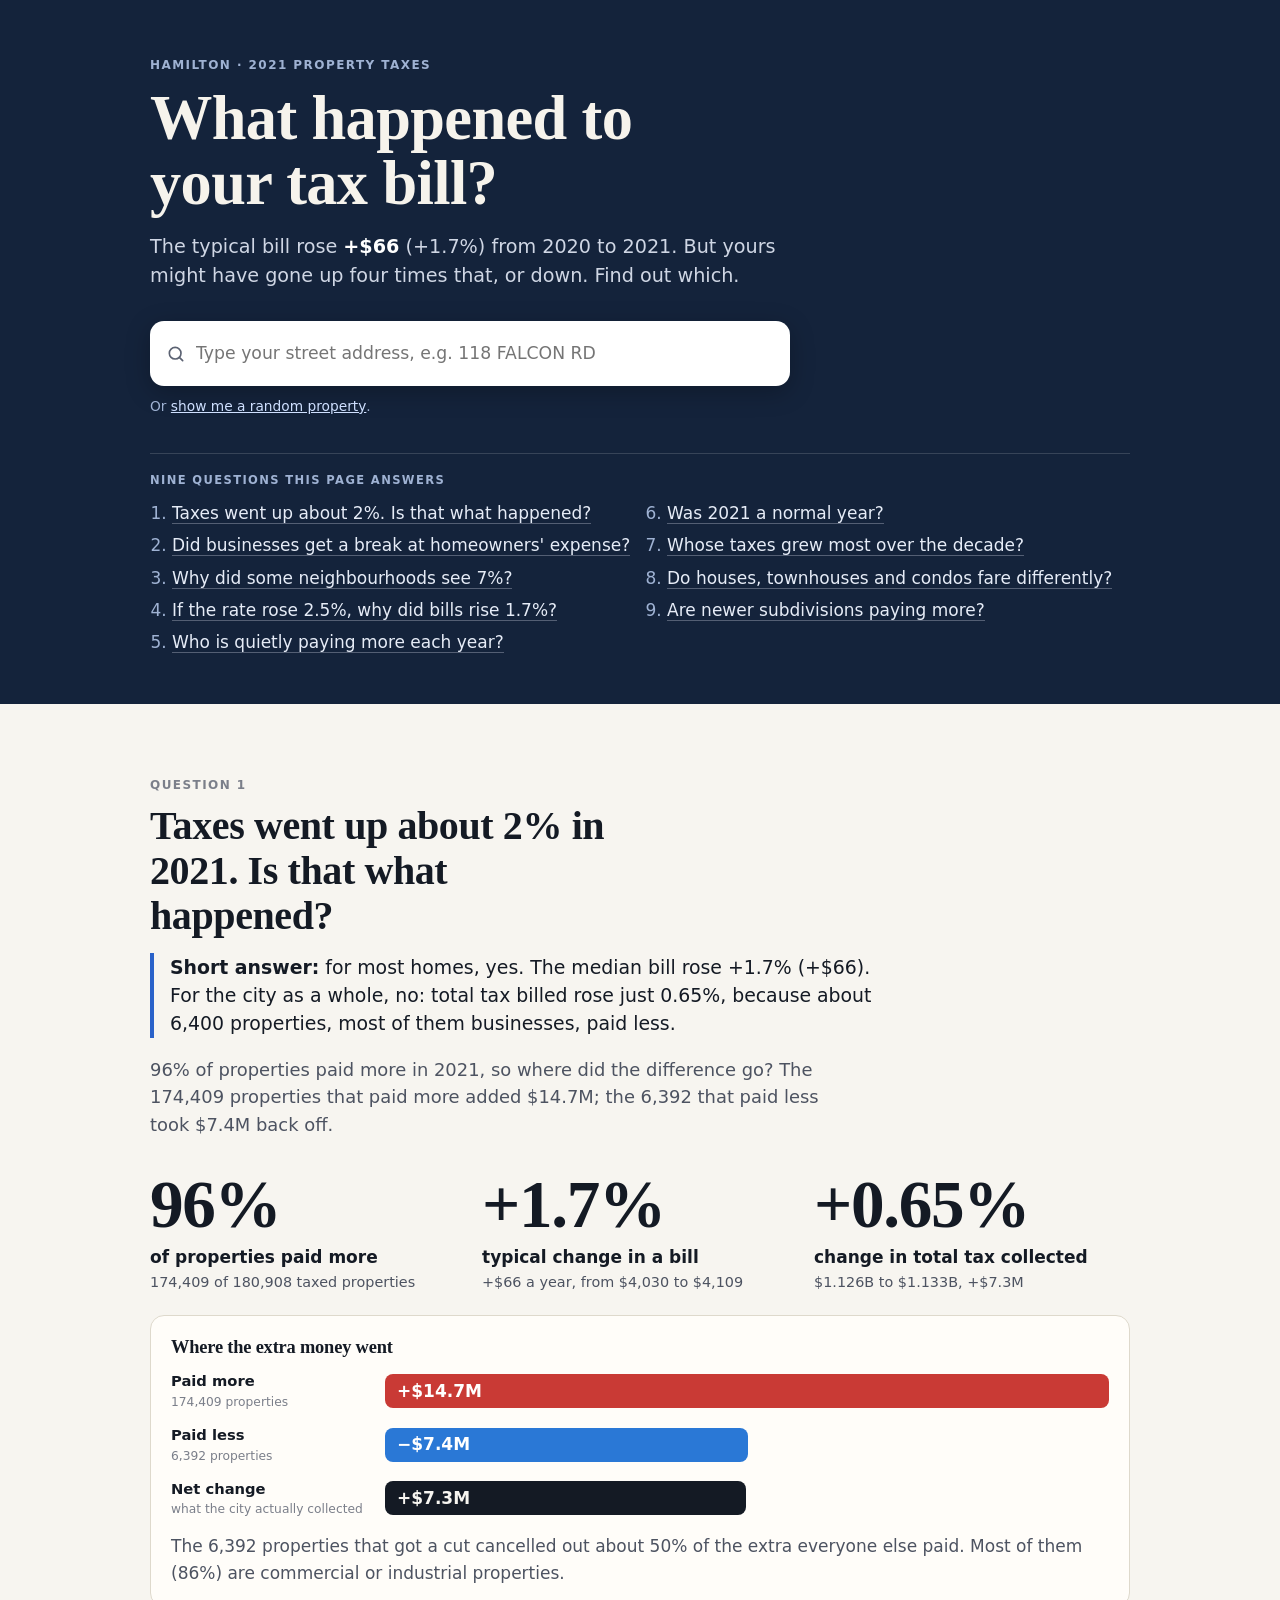
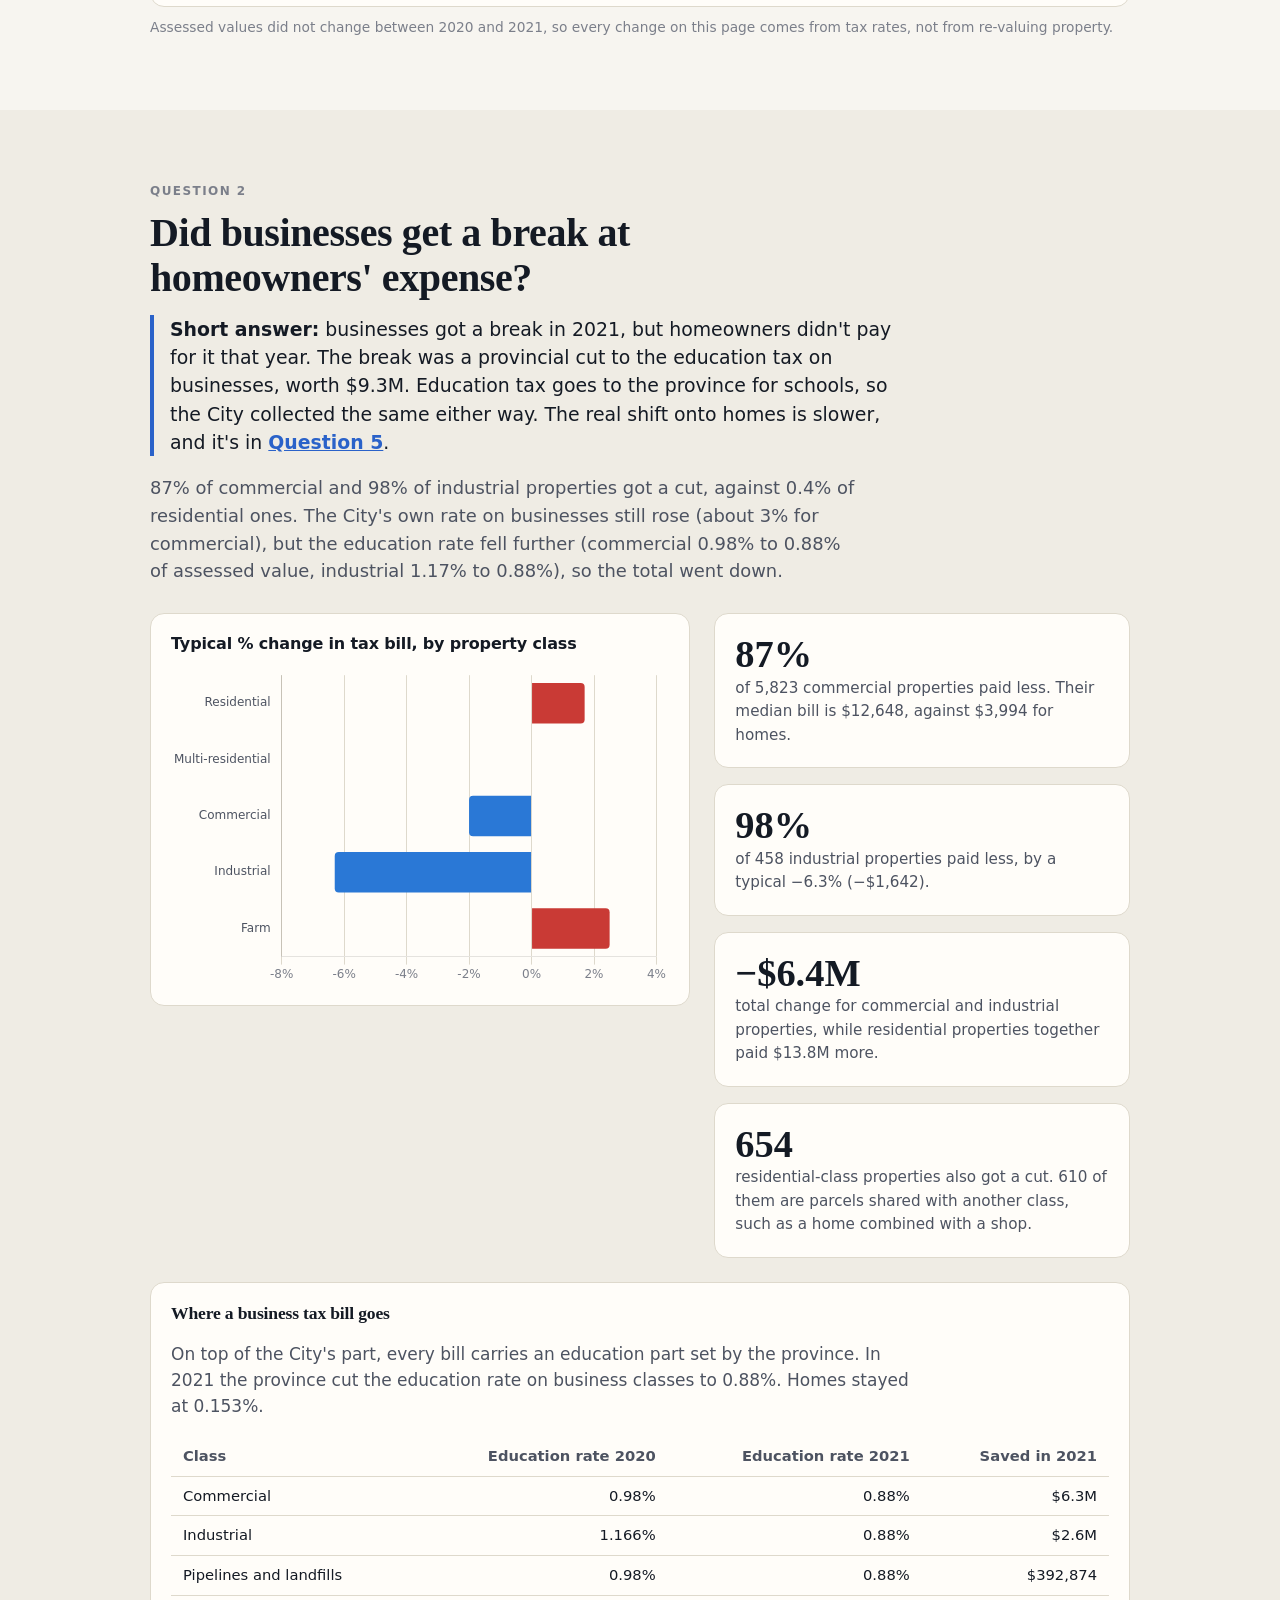
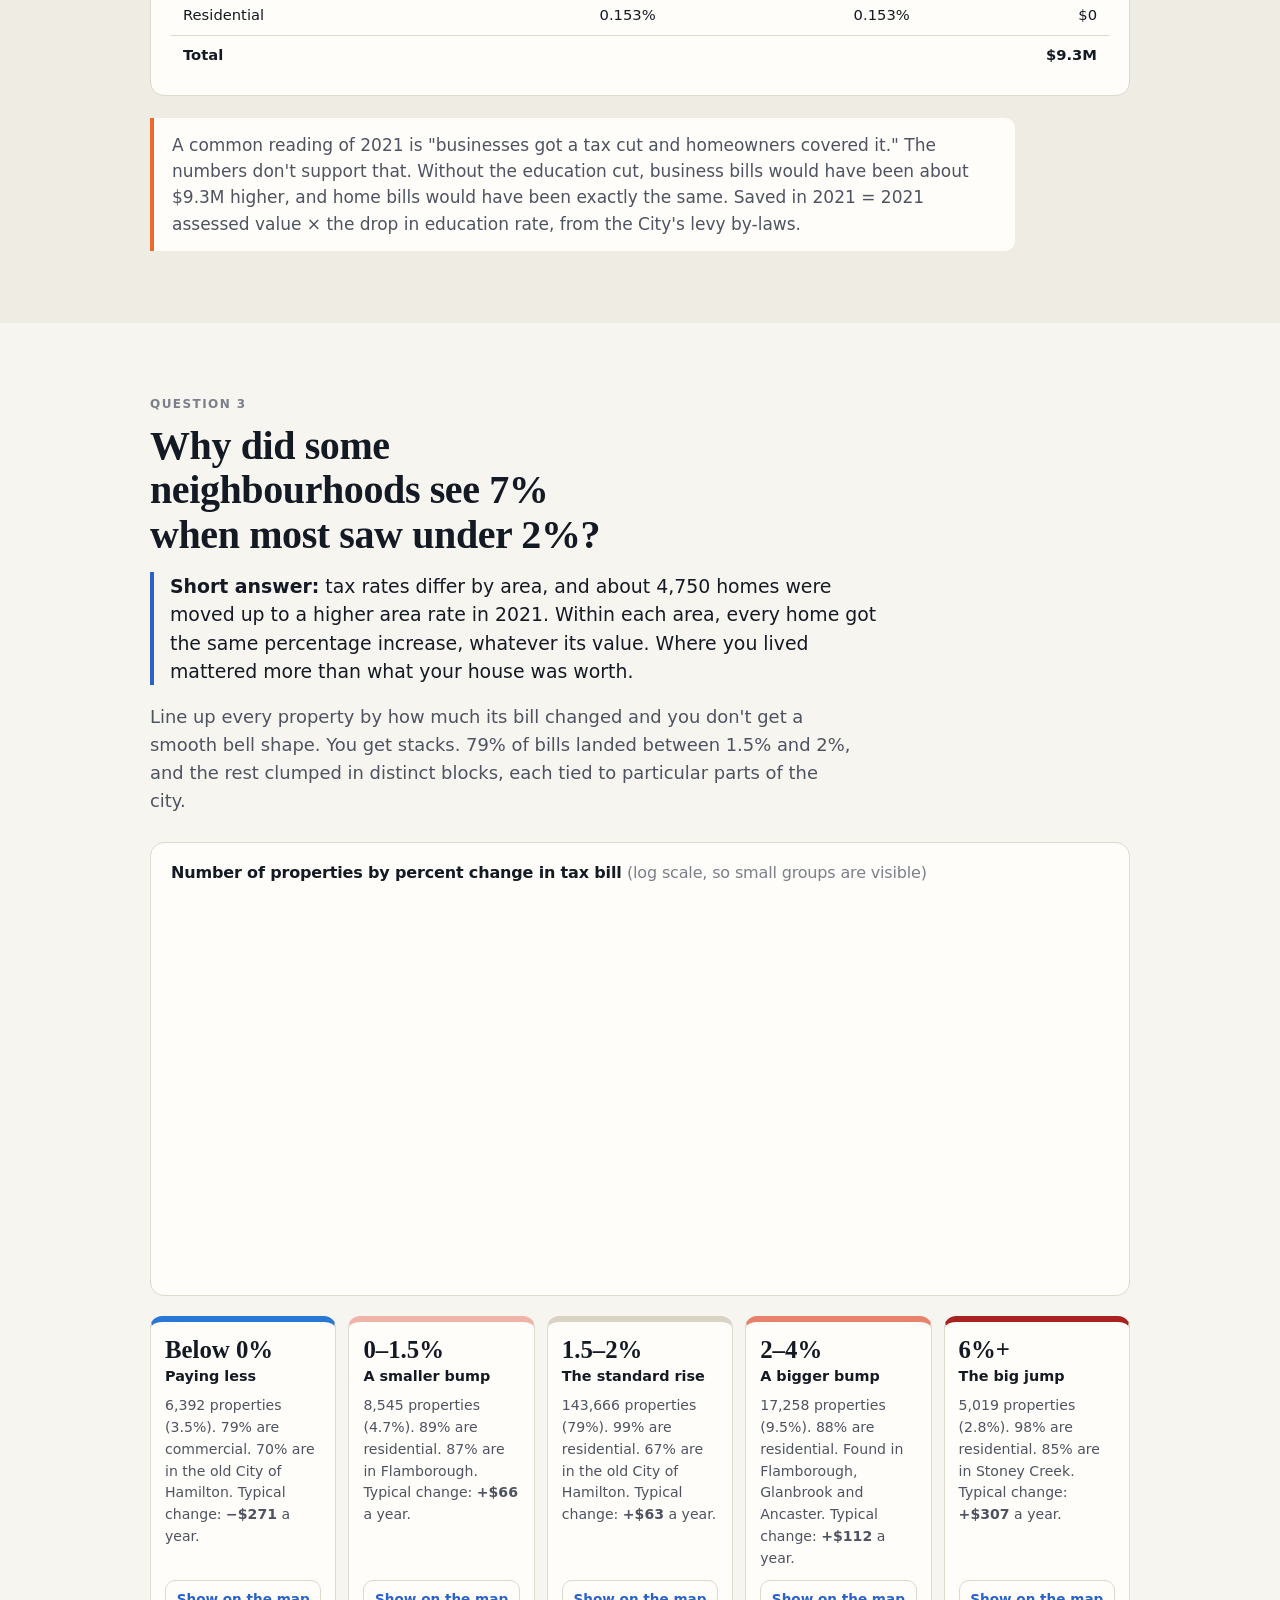
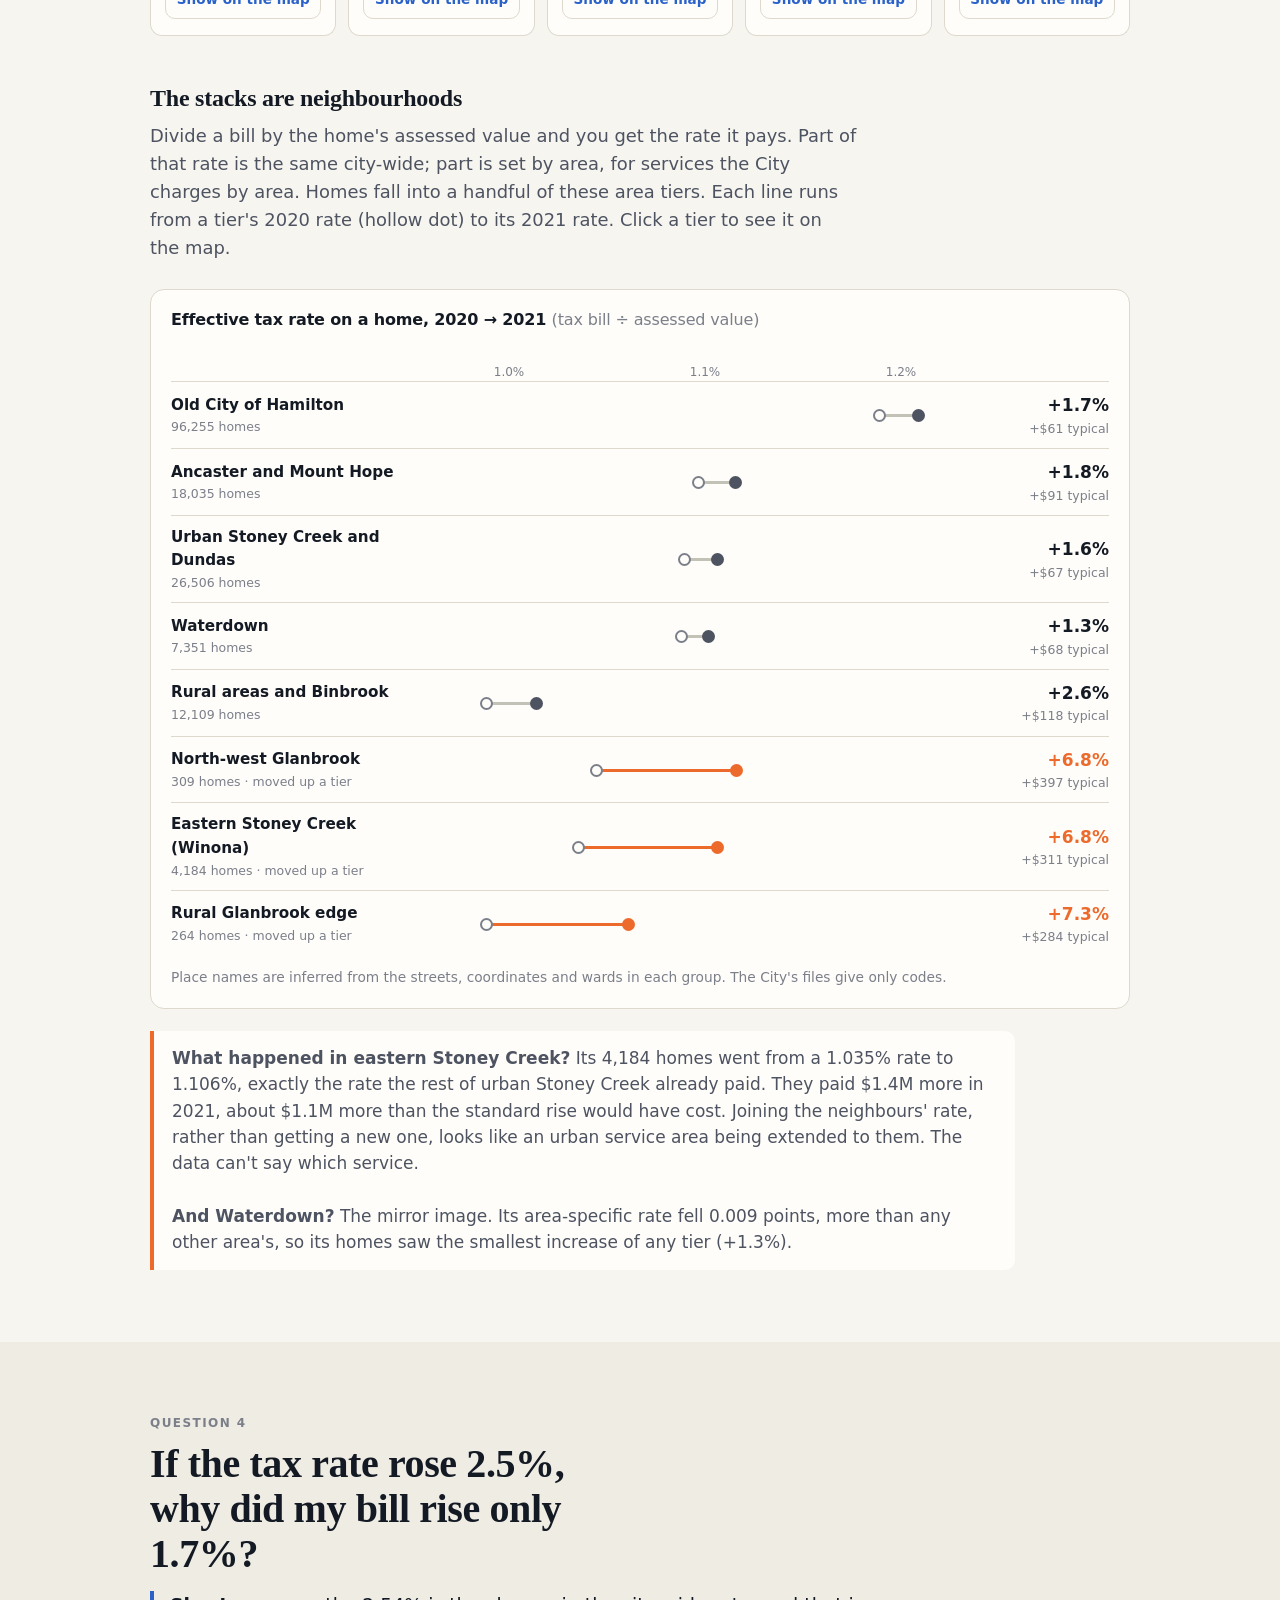
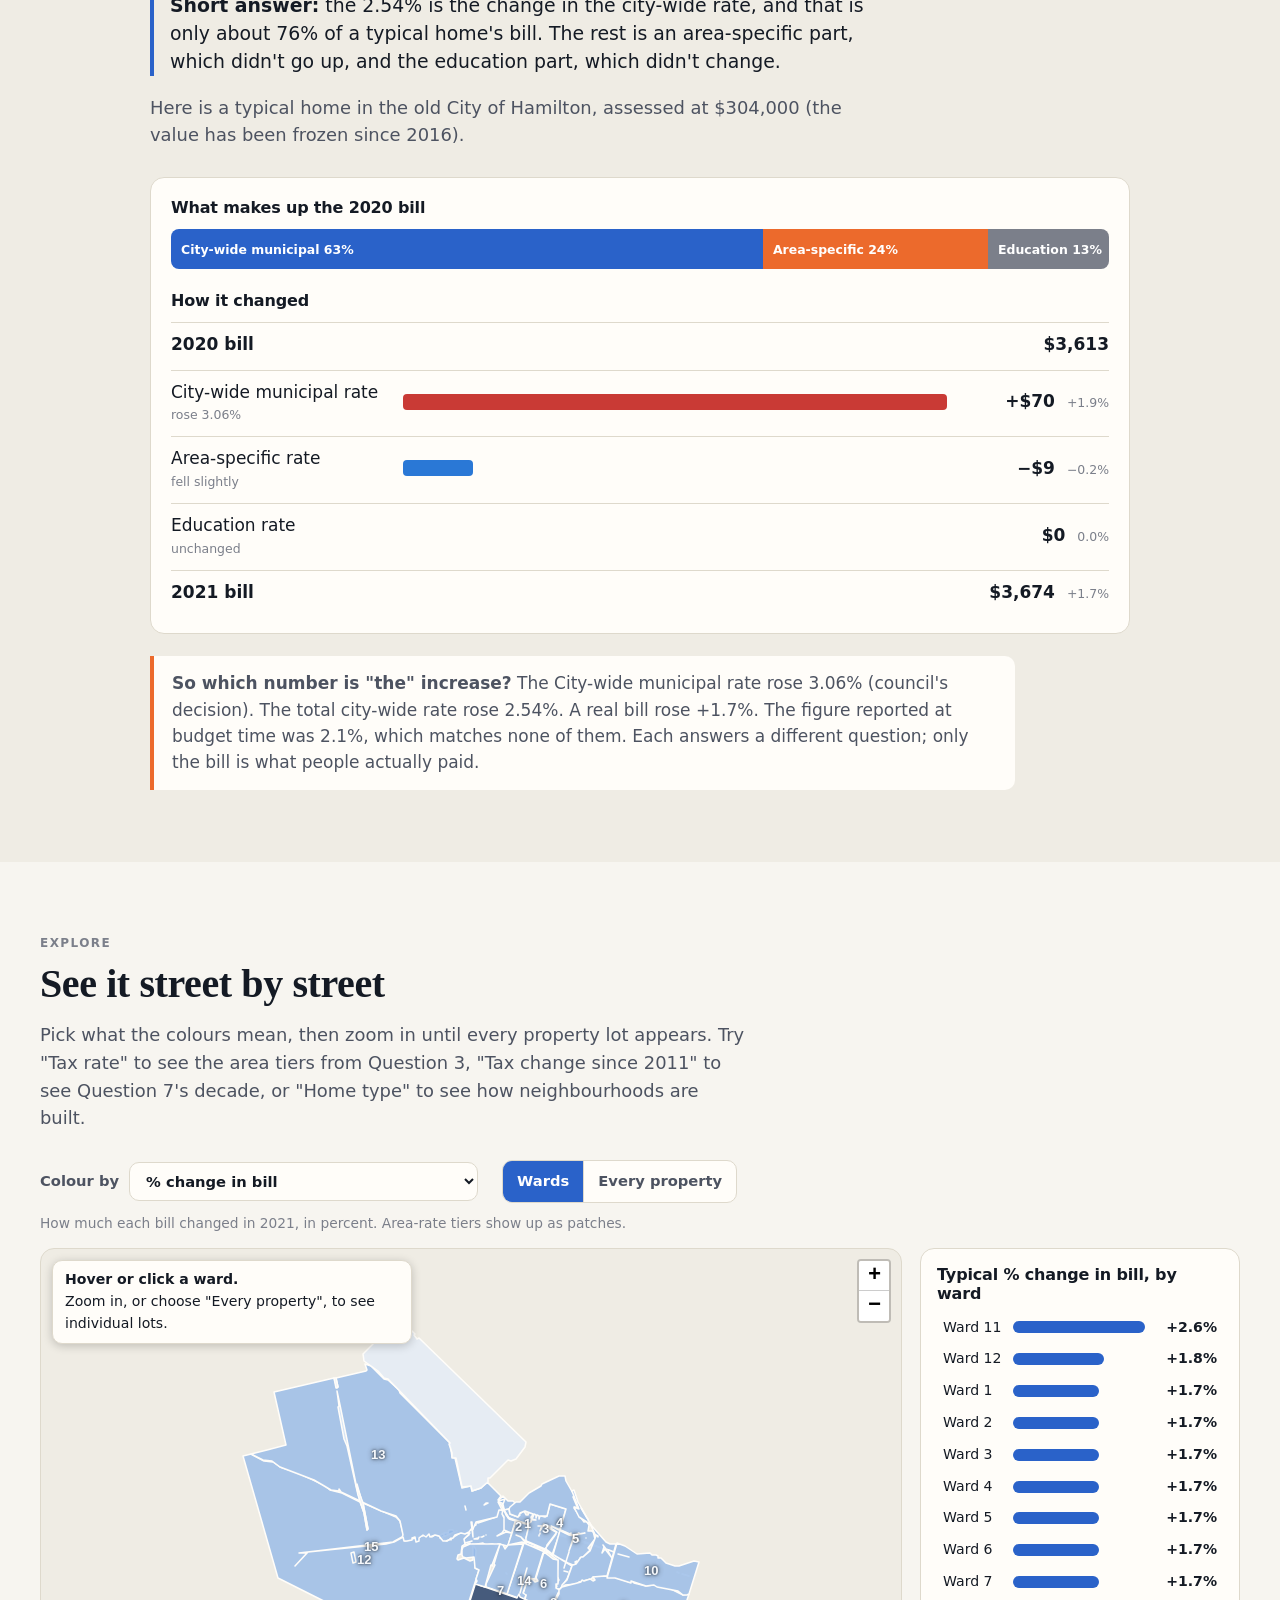
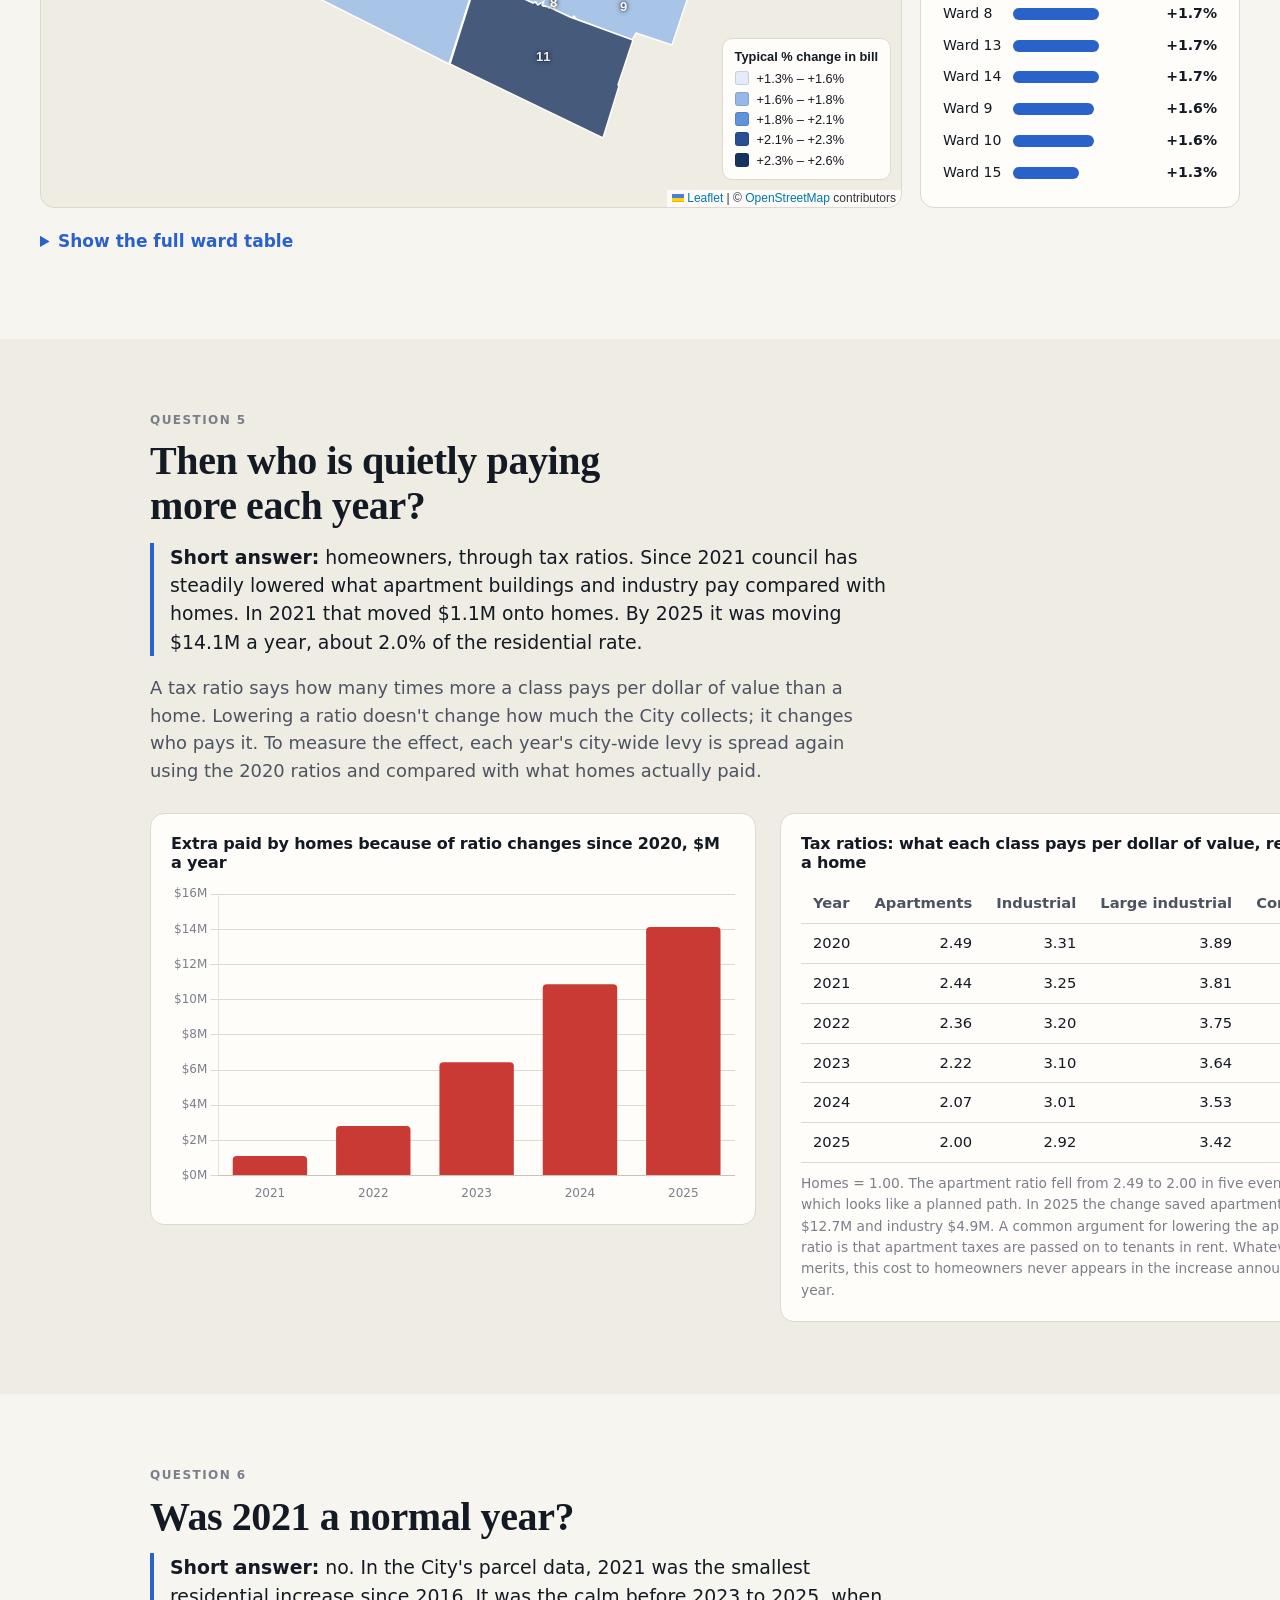
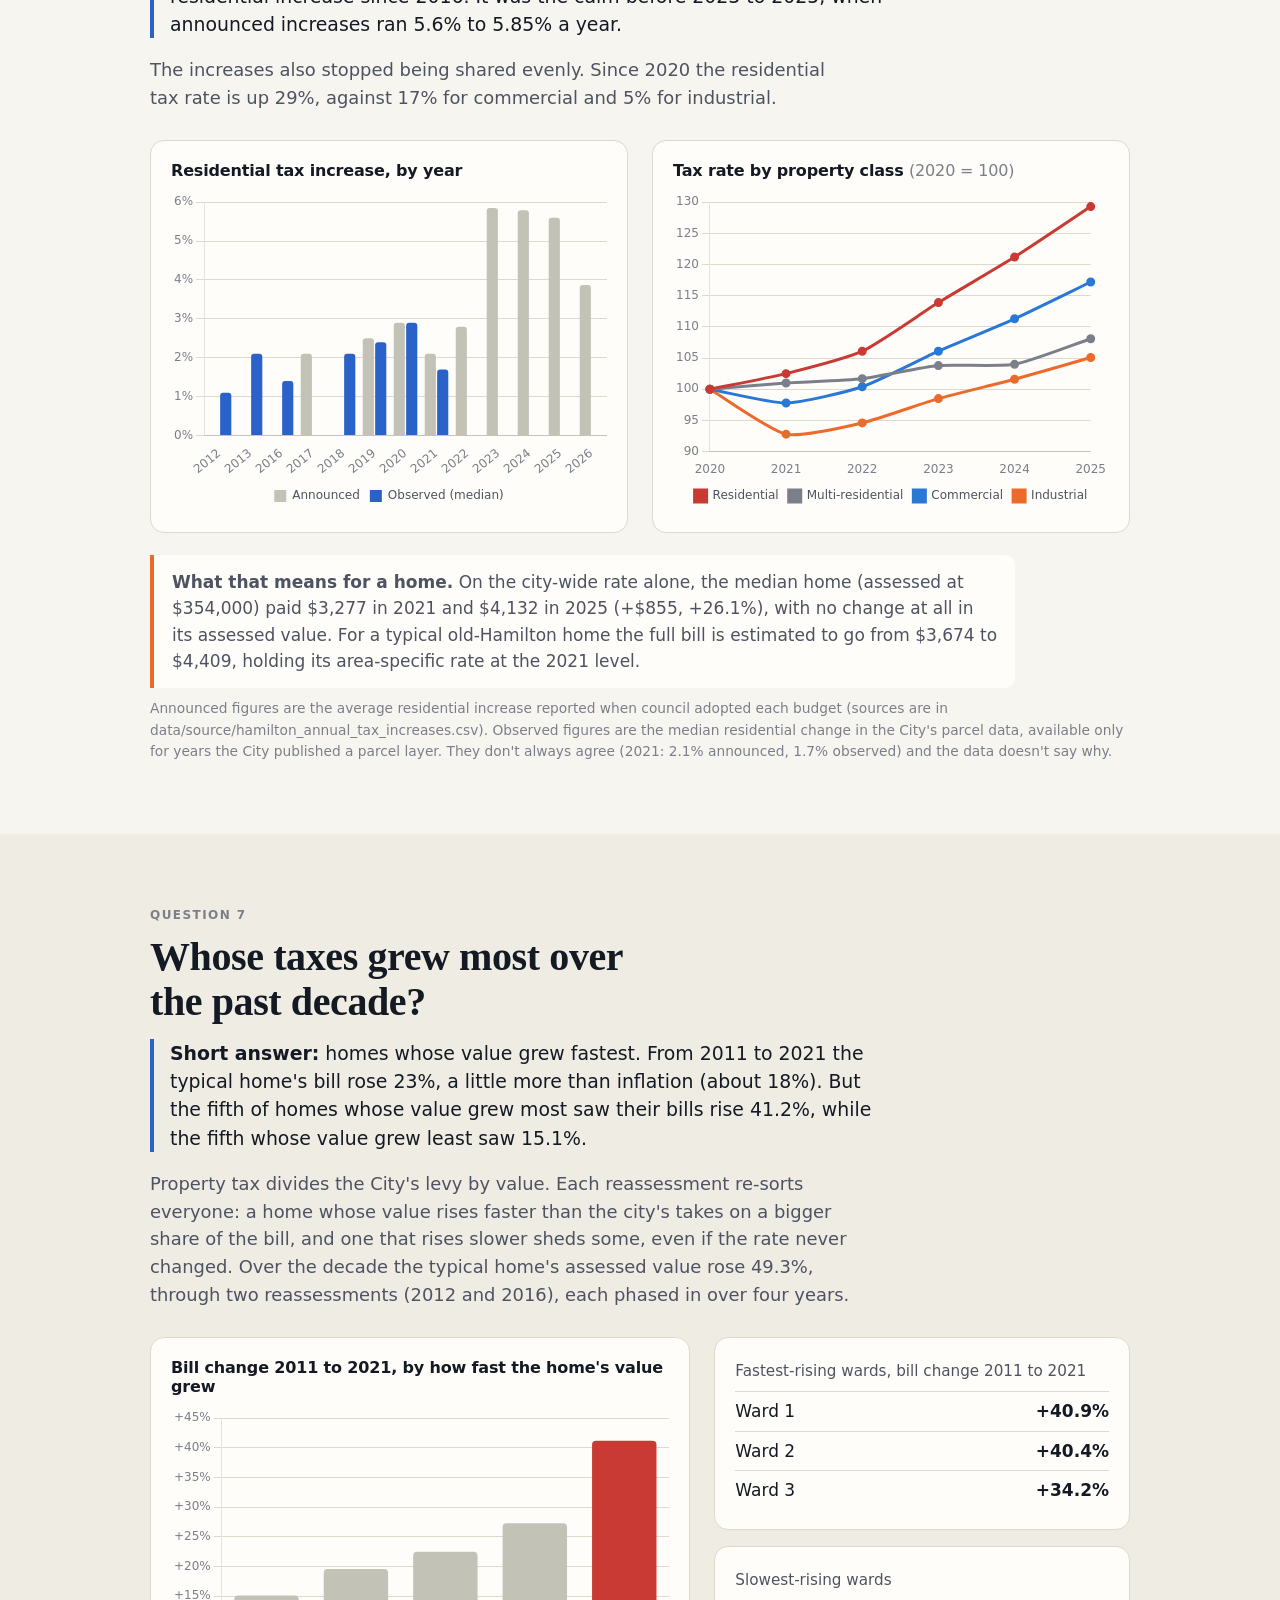
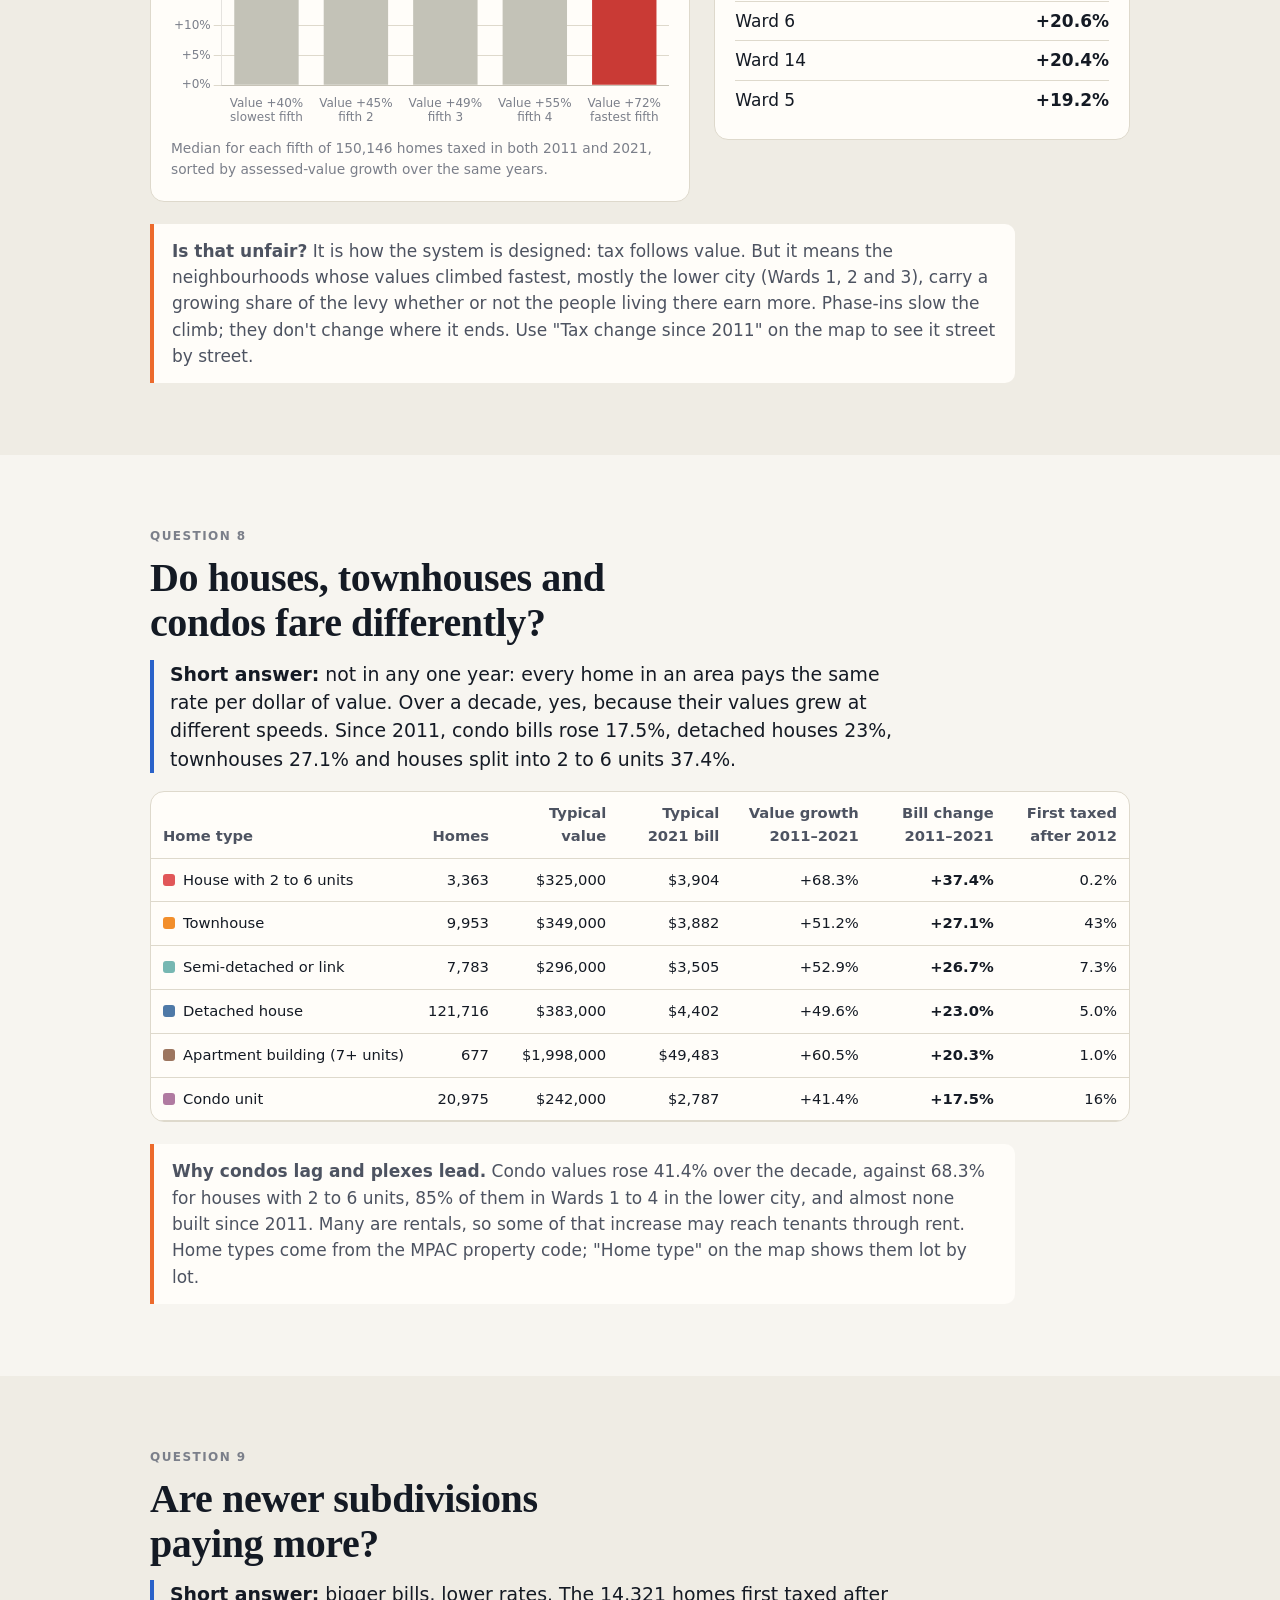
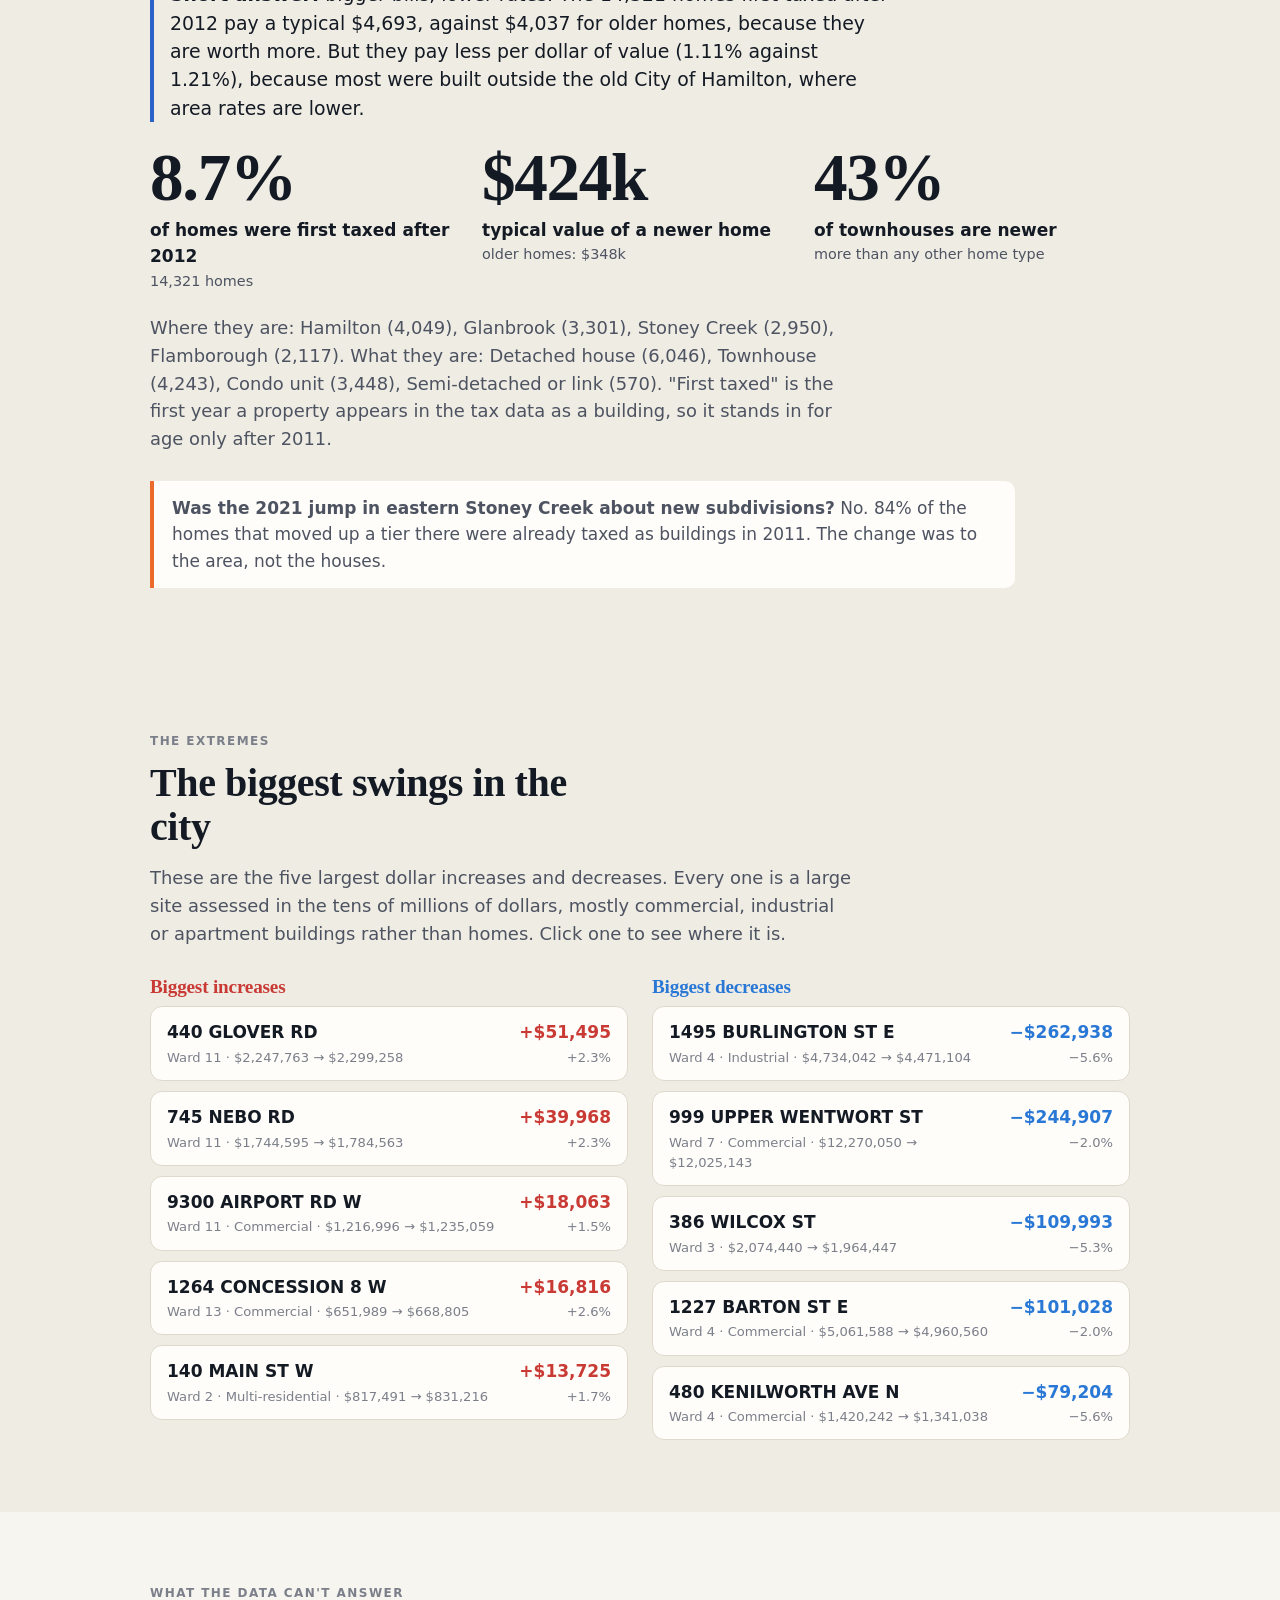
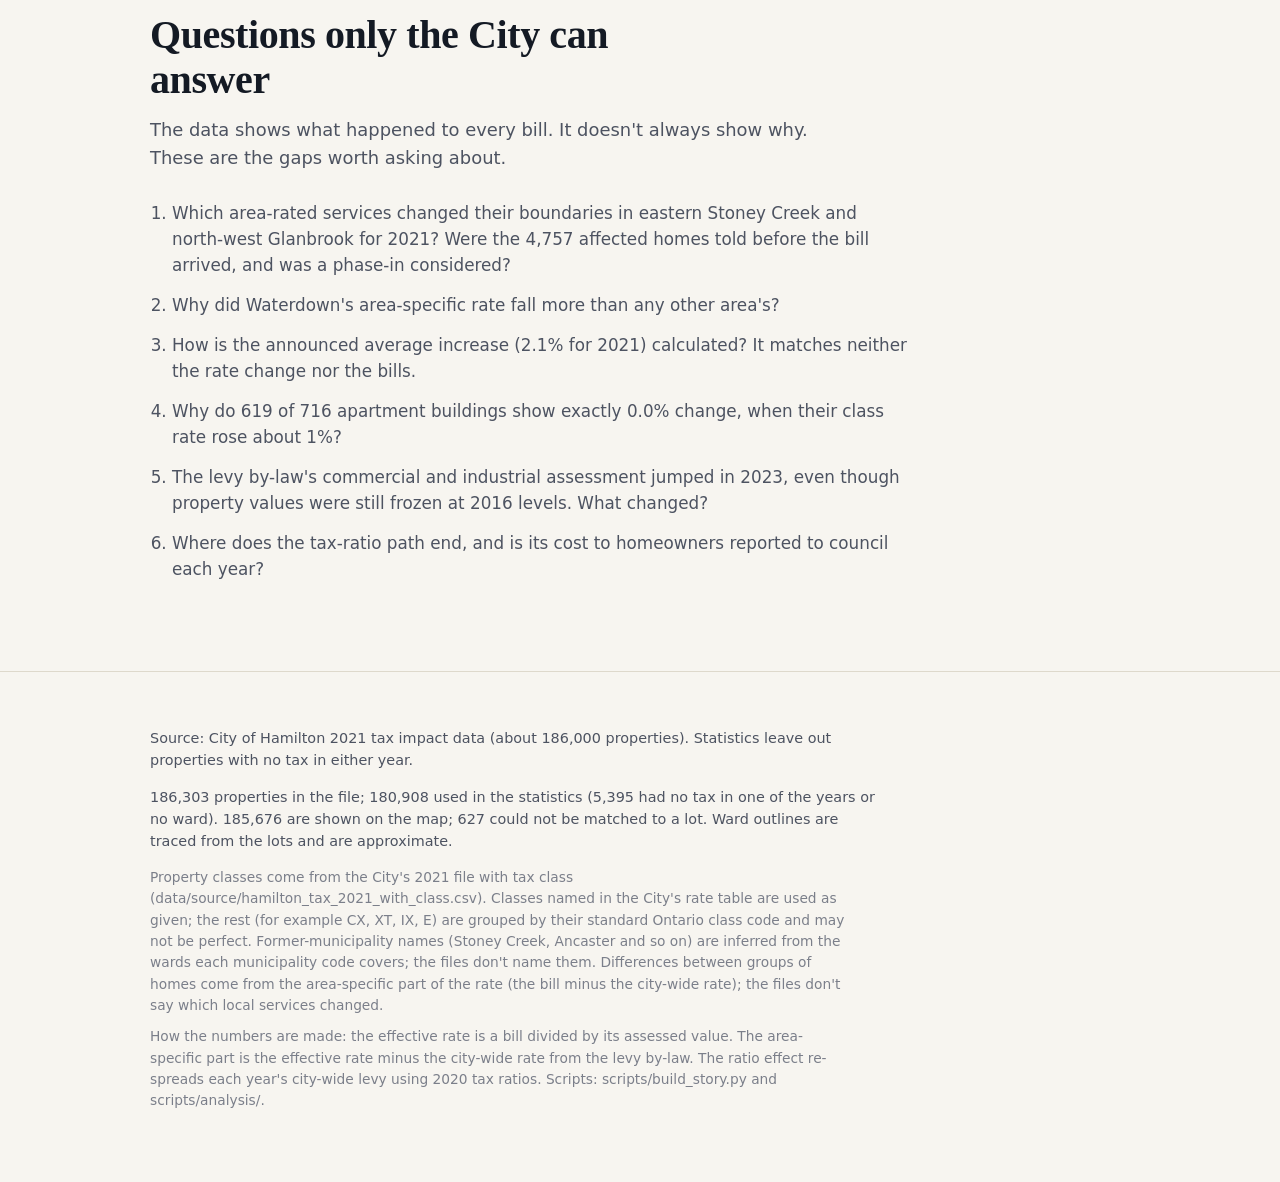
==== commit c289dbd0: "Add ten map colour modes, property history and three decade questions - build_data joins the 2012-20" ====
--- a/index.html
+++ b/index.html
@@ -30,7 +30,7 @@
       <div id="receipt" class="receipt" hidden></div>
 
       <nav class="toc" aria-label="Questions this page answers">
-        <p class="toc-title">Six questions this page answers</p>
+        <p class="toc-title">Nine questions this page answers</p>
         <ol>
           <li><a href="#q1">Taxes went up about 2%. Is that what happened?</a></li>
           <li><a href="#q2">Did businesses get a break at homeowners' expense?</a></li>
@@ -38,6 +38,9 @@
           <li><a href="#q4">If the rate rose 2.5%, why did bills rise 1.7%?</a></li>
           <li><a href="#q5">Who is quietly paying more each year?</a></li>
           <li><a href="#q6">Was 2021 a normal year?</a></li>
+          <li><a href="#q7">Whose taxes grew most over the decade?</a></li>
+          <li><a href="#q8">Do houses, townhouses and condos fare differently?</a></li>
+          <li><a href="#q9">Are newer subdivisions paying more?</a></li>
         </ol>
       </nav>
     </div>
@@ -121,16 +124,17 @@
       <div class="wrap wide">
         <p class="eyebrow">Explore</p>
         <h2 id="h-map">See it street by street</h2>
-        <p class="lede">Zoom in until every property lot appears. Try "% change" and zoom into eastern Stoney Creek or Waterdown: the tiers from Question 3 show up as patches of colour.</p>
+        <p class="lede">Pick what the colours mean, then zoom in until every property lot appears. Try "Tax rate" to see the area tiers from Question 3, "Tax change since 2011" to see Question 7's decade, or "Home type" to see how neighbourhoods are built.</p>
 
         <div class="toolbar">
-          <div class="seg" role="group" aria-label="Colour the map by" id="measure-seg"></div>
+          <label class="picker">Colour by <select id="measure-select"></select></label>
           <div class="seg" role="group" aria-label="Map level" id="view-seg">
             <button type="button" data-view="wards">Wards</button>
             <button type="button" data-view="lots">Every property</button>
           </div>
         </div>
 
+        <p class="note measure-desc" id="measure-desc"></p>
         <div class="map-layout">
           <div class="map-wrap">
             <div id="map-slot"><div id="map" role="region" aria-label="Map of Hamilton wards and properties"></div></div>
@@ -190,6 +194,48 @@
         </div>
         <p class="callout" id="home-path"></p>
         <p class="note" id="history-note"></p>
+      </div>
+    </section>
+
+    <!-- ============ Q7. THE DECADE ============ -->
+    <section class="story alt" id="q7" aria-labelledby="h-decade">
+      <div class="wrap">
+        <p class="eyebrow">Question 7</p>
+        <h2 id="h-decade">Whose taxes grew most over the past decade?</h2>
+        <p class="answer" id="decade-answer"></p>
+        <p class="lede" id="decade-lede"></p>
+        <div class="split">
+          <div class="card">
+            <h3 class="chart-title">Bill change 2011 to 2021, by how fast the home's value grew</h3>
+            <div class="chart-box"><canvas id="decade-chart" role="img" aria-label="Bar chart: tax bill change 2011 to 2021 for each fifth of homes by value growth"></canvas></div>
+            <p class="note" id="decade-note"></p>
+          </div>
+          <div class="contrast" id="decade-wards"></div>
+        </div>
+        <p class="callout" id="decade-callout"></p>
+      </div>
+    </section>
+
+    <!-- ============ Q8. HOME TYPES ============ -->
+    <section class="story" id="q8" aria-labelledby="h-types">
+      <div class="wrap">
+        <p class="eyebrow">Question 8</p>
+        <h2 id="h-types">Do houses, townhouses and condos fare differently?</h2>
+        <p class="answer" id="types-answer"></p>
+        <div class="card table-scroll"><table id="types-table"></table></div>
+        <p class="callout" id="types-callout"></p>
+      </div>
+    </section>
+
+    <!-- ============ Q9. NEWER HOMES ============ -->
+    <section class="story alt" id="q9" aria-labelledby="h-new">
+      <div class="wrap">
+        <p class="eyebrow">Question 9</p>
+        <h2 id="h-new">Are newer subdivisions paying more?</h2>
+        <p class="answer" id="new-answer"></p>
+        <div class="bigstats" id="new-stats"></div>
+        <p class="lede" id="new-lede"></p>
+        <p class="callout" id="new-callout"></p>
       </div>
     </section>
 
--- a/css/style.css
+++ b/css/style.css
@@ -45,7 +45,21 @@
   --lot-up-2:   #f2aaa0;
   --lot-up-3:   #dc5a4e;
   --lot-up-4:   #8f1f1e;   /* biggest increases */
+  --lot-up-5:   #4f0e0d;   /* largest long-run increases */
   --lot-none:   #e6e2d6;   /* not paying less / no tax */
+
+  /* Property types on the map. */
+  --type-D: #4e79a7;   /* detached */
+  --type-S: #76b7b2;   /* semi-detached or link */
+  --type-T: #f28e2b;   /* townhouse */
+  --type-C: #b07aa1;   /* condo unit */
+  --type-P: #e15759;   /* house with 2 to 6 units */
+  --type-A: #9c755f;   /* apartment building */
+  --type-V: #d9d5c9;   /* vacant land */
+  --type-F: #8cd17d;   /* farm */
+  --type-B: #edc948;   /* commercial */
+  --type-I: #6b6b6b;   /* industrial */
+  --type-O: #bab0ac;   /* other */
 }
 
 @media (prefers-color-scheme: dark) {
@@ -194,6 +208,10 @@
 .seg button:last-child { border-right: 0; }
 .seg button[aria-pressed="true"] { background: var(--accent); color: #fff; }
 
+.picker { display: inline-flex; align-items: center; gap: 10px; font-weight: 600; font-size: .92rem; color: var(--text-soft); }
+.picker select { font: inherit; font-weight: 600; color: var(--text); background: var(--card-bg); border: 1px solid var(--line); border-radius: 10px; padding: 9px 12px; min-width: 260px; }
+.measure-desc { margin: -4px 0 14px; max-width: 80ch; }
+.popup-more { margin-top: 6px; padding-top: 6px; border-top: 1px solid #ddd; color: #555; font-size: 12.5px; }
 .map-layout { display: grid; grid-template-columns: 1fr 320px; gap: 18px; align-items: stretch; }
 .map-wrap { position: relative; min-height: 0; }
 #map-slot, #map { height: 100%; min-height: 560px; border-radius: 14px; }
@@ -280,6 +298,15 @@
 .step-bar.up { background: var(--increase); }
 .step-bar.down { background: var(--decrease); }
 
+.mini-list { list-style: none; margin: 8px 0 0; padding: 0; }
+.mini-list li { display: flex; justify-content: space-between; padding: 6px 0; border-top: 1px solid var(--line); }
+.mini-list strong { font-variant-numeric: tabular-nums; }
+.swatch { display: inline-block; width: 12px; height: 12px; border-radius: 3px; margin-right: 8px; vertical-align: -1px; }
+#types-table td, #types-table th { padding: 10px 12px; }
+#types-table th { white-space: normal; vertical-align: bottom; }
+.history { margin: 14px 0 4px; }
+.history-title { margin: 0 0 4px; font-size: .95rem; }
+.history svg { width: 100%; max-width: 520px; height: auto; display: block; }
 .open-qs { max-width: 70ch; padding-left: 22px; }
 .open-qs li { margin: 0 0 14px; font-size: 1.05rem; color: var(--text-soft); }
 .explain table td, .explain table th, #ratio-table td, #ratio-table th { padding: 8px 12px; }
